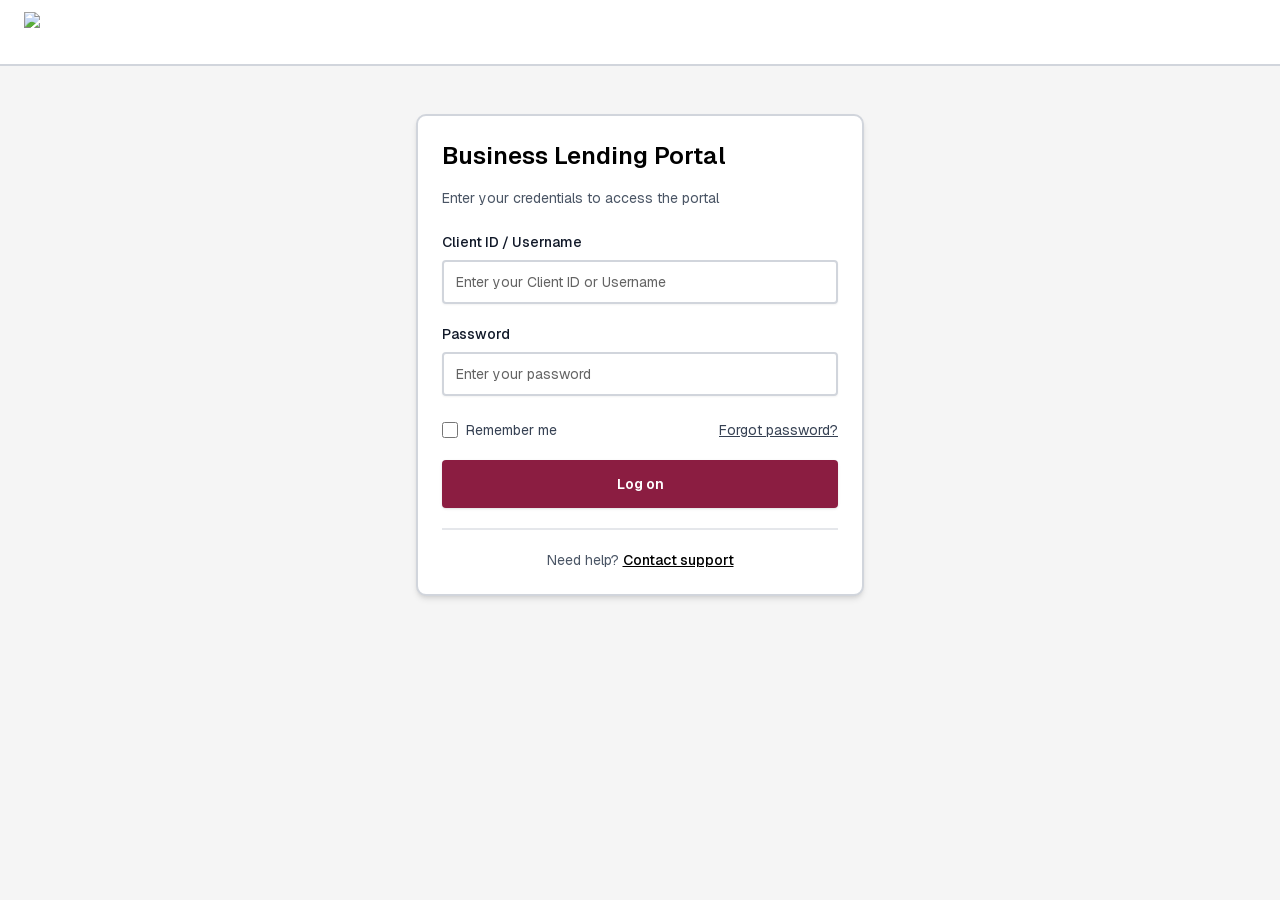
==== index.html @ d8ed1d82 "v1.0.0" ====
<!DOCTYPE html><html lang="en"><head><meta charSet="utf-8"/><meta name="viewport" content="width=device-width, initial-scale=1"/><link rel="preload" href="/_next/static/media/797e433ab948586e-s.p.0.q-h669a_dqa.woff2" as="font" crossorigin="" type="font/woff2"/><link rel="preload" href="/_next/static/media/caa3a2e1cccd8315-s.p.16t1db8_9y2o~.woff2" as="font" crossorigin="" type="font/woff2"/><link rel="stylesheet" href="/_next/static/chunks/0x.pxwmy6tt~x.css" data-precedence="next"/><link rel="stylesheet" href="/_next/static/chunks/0ow~m0743wuk3.css" data-precedence="next"/><link rel="preload" as="script" fetchPriority="low" href="/_next/static/chunks/02yc90psx--ft.js"/><script src="/_next/static/chunks/0cje14_narrpx.js" async=""></script><script src="/_next/static/chunks/13chjp8arh590.js" async=""></script><script src="/_next/static/chunks/0vkgb7xyv-nko.js" async=""></script><script src="/_next/static/chunks/turbopack-0rw-67yhlc~x2.js" async=""></script><script src="/_next/static/chunks/0ya5kixflpvgt.js" async=""></script><script src="/_next/static/chunks/0d3tkj33oycf2.js" async=""></script><script src="/_next/static/chunks/0t99_qcis4kah.js" async=""></script><meta name="next-size-adjust" content=""/><title>Equifax Business Lending Portal</title><meta name="description" content="Equifax Business Lending Portal - Secure login for business lending services"/><meta name="generator" content="v0.app"/><link rel="icon" href="/icon-light-32x32.png" media="(prefers-color-scheme: light)"/><link rel="icon" href="/icon-dark-32x32.png" media="(prefers-color-scheme: dark)"/><link rel="icon" href="/icon.svg" type="image/svg+xml"/><link rel="apple-touch-icon" href="/apple-icon.png"/><script src="/_next/static/chunks/03~yq9q893hmn.js" noModule=""></script></head><body class="font-sans antialiased"><div hidden=""><!--$--><!--/$--></div><div class="min-h-screen flex flex-col bg-[#F5F5F5]"><header class="bg-white border-b-2 border-gray-300"><div class="px-6 py-3 flex items-center gap-3"><img alt="Equifax" loading="lazy" width="140" height="40" decoding="async" data-nimg="1" class="h-10 w-auto" style="color:transparent" srcSet="/_next/image?url=%2Fequifax-logo.png&amp;w=256&amp;q=75 1x, /_next/image?url=%2Fequifax-logo.png&amp;w=384&amp;q=75 2x" src="/_next/image?url=%2Fequifax-logo.png&amp;w=384&amp;q=75"/></div></header><main class="flex-1"><div class="container mx-auto px-4 py-12"><div data-slot="card" class="text-card-foreground flex flex-col gap-6 rounded-xl py-6 max-w-md mx-auto bg-white border-2 border-gray-300 shadow-md"><div data-slot="card-header" class="@container/card-header grid auto-rows-min grid-rows-[auto_auto] items-start gap-2 px-6 has-data-[slot=card-action]:grid-cols-[1fr_auto] [.border-b]:pb-6 space-y-2"><div data-slot="card-title" class="text-2xl font-semibold text-black">Business Lending Portal</div><div data-slot="card-description" class="text-sm text-gray-600">Enter your credentials to access the portal</div></div><div data-slot="card-content" class="px-6"><form class="space-y-5"><div class="space-y-2"><label data-slot="label" class="flex items-center gap-2 select-none group-data-[disabled=true]:pointer-events-none group-data-[disabled=true]:opacity-50 peer-disabled:cursor-not-allowed peer-disabled:opacity-50 text-sm font-medium text-gray-900" for="username">Client ID / Username</label><input type="text" data-slot="input" class="file:text-foreground placeholder:text-muted-foreground selection:bg-primary selection:text-primary-foreground dark:bg-input/30 w-full min-w-0 bg-transparent px-3 py-1 text-base shadow-xs transition-[color,box-shadow] outline-none file:inline-flex file:h-7 file:border-0 file:bg-transparent file:text-sm file:font-medium disabled:pointer-events-none disabled:cursor-not-allowed disabled:opacity-50 md:text-sm aria-invalid:ring-destructive/20 dark:aria-invalid:ring-destructive/40 aria-invalid:border-destructive border-2 border-gray-300 h-11 rounded-md focus-visible:ring-2 focus-visible:ring-[#8B1D41] focus-visible:border-gray-400" id="username" placeholder="Enter your Client ID or Username" required="" value=""/></div><div class="space-y-2"><label data-slot="label" class="flex items-center gap-2 select-none group-data-[disabled=true]:pointer-events-none group-data-[disabled=true]:opacity-50 peer-disabled:cursor-not-allowed peer-disabled:opacity-50 text-sm font-medium text-gray-900" for="password">Password</label><input type="password" data-slot="input" class="file:text-foreground placeholder:text-muted-foreground selection:bg-primary selection:text-primary-foreground dark:bg-input/30 w-full min-w-0 bg-transparent px-3 py-1 text-base shadow-xs transition-[color,box-shadow] outline-none file:inline-flex file:h-7 file:border-0 file:bg-transparent file:text-sm file:font-medium disabled:pointer-events-none disabled:cursor-not-allowed disabled:opacity-50 md:text-sm aria-invalid:ring-destructive/20 dark:aria-invalid:ring-destructive/40 aria-invalid:border-destructive border-2 border-gray-300 h-11 rounded-md focus-visible:ring-2 focus-visible:ring-[#8B1D41] focus-visible:border-gray-400" id="password" placeholder="Enter your password" required="" value=""/></div><div class="flex items-center justify-between text-sm pt-1"><label class="flex items-center gap-2 cursor-pointer"><input type="checkbox" class="w-4 h-4 rounded border-gray-300 text-[#8B1D41] focus:ring-[#8B1D41]"/><span class="text-gray-700">Remember me</span></label><a href="#" class="text-gray-700 hover:text-black underline transition-colors">Forgot password?</a></div><button data-slot="button" class="inline-flex items-center justify-center gap-2 whitespace-nowrap text-sm disabled:pointer-events-none disabled:opacity-50 [&amp;_svg]:pointer-events-none [&amp;_svg:not([class*=&#x27;size-&#x27;])]:size-4 shrink-0 [&amp;_svg]:shrink-0 outline-none focus-visible:border-ring focus-visible:ring-ring/50 focus-visible:ring-[3px] aria-invalid:ring-destructive/20 dark:aria-invalid:ring-destructive/40 aria-invalid:border-destructive px-4 py-2 has-[&gt;svg]:px-3 w-full bg-[#8B1D41] hover:bg-[#6D1633] text-white font-semibold h-12 rounded-md shadow-sm transition-colors" type="submit">Log on</button><div class="pt-5 border-t-2 border-gray-200"><p class="text-sm text-gray-600 text-center">Need help?<!-- --> <a href="#" class="text-black underline font-medium hover:text-gray-700 transition-colors">Contact support</a></p></div></form></div></div></div></main></div><!--$--><!--/$--><!--$!--><template data-dgst="BAILOUT_TO_CLIENT_SIDE_RENDERING"></template><!--/$--><script src="/_next/static/chunks/02yc90psx--ft.js" id="_R_" async=""></script><script>(self.__next_f=self.__next_f||[]).push([0])</script><script>self.__next_f.push([1,"1:\"$Sreact.fragment\"\n2:I[39756,[\"/_next/static/chunks/0ya5kixflpvgt.js\",\"/_next/static/chunks/0d3tkj33oycf2.js\"],\"default\"]\n3:I[37457,[\"/_next/static/chunks/0ya5kixflpvgt.js\",\"/_next/static/chunks/0d3tkj33oycf2.js\"],\"default\"]\n4:I[2355,[\"/_next/static/chunks/0ya5kixflpvgt.js\",\"/_next/static/chunks/0d3tkj33oycf2.js\"],\"Analytics\"]\n5:I[47257,[\"/_next/static/chunks/0ya5kixflpvgt.js\",\"/_next/static/chunks/0d3tkj33oycf2.js\"],\"ClientPageRoot\"]\n6:I[31713,[\"/_next/static/chunks/0ya5kixflpvgt.js\",\"/_next/static/chunks/0d3tkj33oycf2.js\",\"/_next/static/chunks/0t99_qcis4kah.js\"],\"default\"]\n9:I[97367,[\"/_next/static/chunks/0ya5kixflpvgt.js\",\"/_next/static/chunks/0d3tkj33oycf2.js\"],\"OutletBoundary\"]\na:\"$Sreact.suspense\"\nc:I[97367,[\"/_next/static/chunks/0ya5kixflpvgt.js\",\"/_next/static/chunks/0d3tkj33oycf2.js\"],\"ViewportBoundary\"]\ne:I[97367,[\"/_next/static/chunks/0ya5kixflpvgt.js\",\"/_next/static/chunks/0d3tkj33oycf2.js\"],\"MetadataBoundary\"]\n10:I[68027,[\"/_next/static/chunks/0ya5kixflpvgt.js\",\"/_next/static/chunks/0d3tkj33oycf2.js\"],\"default\",1]\n:HL[\"/_next/static/chunks/0x.pxwmy6tt~x.css\",\"style\"]\n:HL[\"/_next/static/chunks/0ow~m0743wuk3.css\",\"style\"]\n:HL[\"/_next/static/media/797e433ab948586e-s.p.0.q-h669a_dqa.woff2\",\"font\",{\"crossOrigin\":\"\",\"type\":\"font/woff2\"}]\n:HL[\"/_next/static/media/caa3a2e1cccd8315-s.p.16t1db8_9y2o~.woff2\",\"font\",{\"crossOrigin\":\"\",\"type\":\"font/woff2\"}]\n"])</script><script>self.__next_f.push([1,"0:{\"P\":null,\"c\":[\"\",\"\"],\"q\":\"\",\"i\":false,\"f\":[[[\"\",{\"children\":[\"__PAGE__\",{}]},\"$undefined\",\"$undefined\",16],[[\"$\",\"$1\",\"c\",{\"children\":[[[\"$\",\"link\",\"0\",{\"rel\":\"stylesheet\",\"href\":\"/_next/static/chunks/0x.pxwmy6tt~x.css\",\"precedence\":\"next\",\"crossOrigin\":\"$undefined\",\"nonce\":\"$undefined\"}],[\"$\",\"link\",\"1\",{\"rel\":\"stylesheet\",\"href\":\"/_next/static/chunks/0ow~m0743wuk3.css\",\"precedence\":\"next\",\"crossOrigin\":\"$undefined\",\"nonce\":\"$undefined\"}],[\"$\",\"script\",\"script-0\",{\"src\":\"/_next/static/chunks/0ya5kixflpvgt.js\",\"async\":true,\"nonce\":\"$undefined\"}],[\"$\",\"script\",\"script-1\",{\"src\":\"/_next/static/chunks/0d3tkj33oycf2.js\",\"async\":true,\"nonce\":\"$undefined\"}]],[\"$\",\"html\",null,{\"lang\":\"en\",\"children\":[\"$\",\"body\",null,{\"className\":\"font-sans antialiased\",\"children\":[[\"$\",\"$L2\",null,{\"parallelRouterKey\":\"children\",\"error\":\"$undefined\",\"errorStyles\":\"$undefined\",\"errorScripts\":\"$undefined\",\"template\":[\"$\",\"$L3\",null,{}],\"templateStyles\":\"$undefined\",\"templateScripts\":\"$undefined\",\"notFound\":[[[\"$\",\"title\",null,{\"children\":\"404: This page could not be found.\"}],[\"$\",\"div\",null,{\"style\":{\"fontFamily\":\"system-ui,\\\"Segoe UI\\\",Roboto,Helvetica,Arial,sans-serif,\\\"Apple Color Emoji\\\",\\\"Segoe UI Emoji\\\"\",\"height\":\"100vh\",\"textAlign\":\"center\",\"display\":\"flex\",\"flexDirection\":\"column\",\"alignItems\":\"center\",\"justifyContent\":\"center\"},\"children\":[\"$\",\"div\",null,{\"children\":[[\"$\",\"style\",null,{\"dangerouslySetInnerHTML\":{\"__html\":\"body{color:#000;background:#fff;margin:0}.next-error-h1{border-right:1px solid rgba(0,0,0,.3)}@media (prefers-color-scheme:dark){body{color:#fff;background:#000}.next-error-h1{border-right:1px solid rgba(255,255,255,.3)}}\"}}],[\"$\",\"h1\",null,{\"className\":\"next-error-h1\",\"style\":{\"display\":\"inline-block\",\"margin\":\"0 20px 0 0\",\"padding\":\"0 23px 0 0\",\"fontSize\":24,\"fontWeight\":500,\"verticalAlign\":\"top\",\"lineHeight\":\"49px\"},\"children\":404}],[\"$\",\"div\",null,{\"style\":{\"display\":\"inline-block\"},\"children\":[\"$\",\"h2\",null,{\"style\":{\"fontSize\":14,\"fontWeight\":400,\"lineHeight\":\"49px\",\"margin\":0},\"children\":\"This page could not be found.\"}]}]]}]}]],[]],\"forbidden\":\"$undefined\",\"unauthorized\":\"$undefined\"}],[\"$\",\"$L4\",null,{}]]}]}]]}],{\"children\":[[\"$\",\"$1\",\"c\",{\"children\":[[\"$\",\"$L5\",null,{\"Component\":\"$6\",\"serverProvidedParams\":{\"searchParams\":{},\"params\":{},\"promises\":[\"$@7\",\"$@8\"]}}],[[\"$\",\"script\",\"script-0\",{\"src\":\"/_next/static/chunks/0t99_qcis4kah.js\",\"async\":true,\"nonce\":\"$undefined\"}]],[\"$\",\"$L9\",null,{\"children\":[\"$\",\"$a\",null,{\"name\":\"Next.MetadataOutlet\",\"children\":\"$@b\"}]}]]}],{},null,false,null]},null,false,null],[\"$\",\"$1\",\"h\",{\"children\":[null,[\"$\",\"$Lc\",null,{\"children\":\"$Ld\"}],[\"$\",\"div\",null,{\"hidden\":true,\"children\":[\"$\",\"$Le\",null,{\"children\":[\"$\",\"$a\",null,{\"name\":\"Next.Metadata\",\"children\":\"$Lf\"}]}]}],[\"$\",\"meta\",null,{\"name\":\"next-size-adjust\",\"content\":\"\"}]]}],false]],\"m\":\"$undefined\",\"G\":[\"$10\",[[\"$\",\"link\",\"0\",{\"rel\":\"stylesheet\",\"href\":\"/_next/static/chunks/0x.pxwmy6tt~x.css\",\"precedence\":\"next\",\"crossOrigin\":\"$undefined\",\"nonce\":\"$undefined\"}],[\"$\",\"link\",\"1\",{\"rel\":\"stylesheet\",\"href\":\"/_next/static/chunks/0ow~m0743wuk3.css\",\"precedence\":\"next\",\"crossOrigin\":\"$undefined\",\"nonce\":\"$undefined\"}]]],\"S\":true,\"h\":null,\"s\":\"$undefined\",\"l\":\"$undefined\",\"p\":\"$undefined\",\"d\":\"$undefined\",\"b\":\"CpuHMMmlAHfATm_oEV5bh\"}\n"])</script><script>self.__next_f.push([1,"7:{}\n8:\"$0:f:0:1:1:children:0:props:children:0:props:serverProvidedParams:params\"\n"])</script><script>self.__next_f.push([1,"d:[[\"$\",\"meta\",\"0\",{\"charSet\":\"utf-8\"}],[\"$\",\"meta\",\"1\",{\"name\":\"viewport\",\"content\":\"width=device-width, initial-scale=1\"}]]\n"])</script><script>self.__next_f.push([1,"11:I[27201,[\"/_next/static/chunks/0ya5kixflpvgt.js\",\"/_next/static/chunks/0d3tkj33oycf2.js\"],\"IconMark\"]\nb:null\nf:[[\"$\",\"title\",\"0\",{\"children\":\"Equifax Business Lending Portal\"}],[\"$\",\"meta\",\"1\",{\"name\":\"description\",\"content\":\"Equifax Business Lending Portal - Secure login for business lending services\"}],[\"$\",\"meta\",\"2\",{\"name\":\"generator\",\"content\":\"v0.app\"}],[\"$\",\"link\",\"3\",{\"rel\":\"icon\",\"href\":\"/icon-light-32x32.png\",\"media\":\"(prefers-color-scheme: light)\"}],[\"$\",\"link\",\"4\",{\"rel\":\"icon\",\"href\":\"/icon-dark-32x32.png\",\"media\":\"(prefers-color-scheme: dark)\"}],[\"$\",\"link\",\"5\",{\"rel\":\"icon\",\"href\":\"/icon.svg\",\"type\":\"image/svg+xml\"}],[\"$\",\"link\",\"6\",{\"rel\":\"apple-touch-icon\",\"href\":\"/apple-icon.png\"}],[\"$\",\"$L11\",\"7\",{}]]\n"])</script></body></html>
---- _next/static/chunks/0x.pxwmy6tt~x.css ----
@font-face{font-family:Geist;font-style:normal;font-weight:100 900;font-display:swap;src:url(../media/8a480f0b521d4e75-s.06d3mdzz5bre_.woff2)format("woff2");unicode-range:U+301,U+400-45F,U+490-491,U+4B0-4B1,U+2116}@font-face{font-family:Geist;font-style:normal;font-weight:100 900;font-display:swap;src:url(../media/7178b3e590c64307-s.11.cyxs5p-0z~.woff2)format("woff2");unicode-range:U+100-2BA,U+2BD-2C5,U+2C7-2CC,U+2CE-2D7,U+2DD-2FF,U+304,U+308,U+329,U+1D00-1DBF,U+1E00-1E9F,U+1EF2-1EFF,U+2020,U+20A0-20AB,U+20AD-20C0,U+2113,U+2C60-2C7F,U+A720-A7FF}@font-face{font-family:Geist;font-style:normal;font-weight:100 900;font-display:swap;src:url(../media/caa3a2e1cccd8315-s.p.16t1db8_9y2o~.woff2)format("woff2");unicode-range:U+??,U+131,U+152-153,U+2BB-2BC,U+2C6,U+2DA,U+2DC,U+304,U+308,U+329,U+2000-206F,U+20AC,U+2122,U+2191,U+2193,U+2212,U+2215,U+FEFF,U+FFFD}@font-face{font-family:Geist Fallback;src:local(Arial);ascent-override:95.94%;descent-override:28.16%;line-gap-override:0.0%;size-adjust:104.76%}.geist_a7695b8e-module__Entzca__className{font-family:Geist,Geist Fallback;font-style:normal}
@font-face{font-family:Geist Mono;font-style:normal;font-weight:100 900;font-display:swap;src:url(../media/4fa387ec64143e14-s.0q3udbd2bu5yp.woff2)format("woff2");unicode-range:U+301,U+400-45F,U+490-491,U+4B0-4B1,U+2116}@font-face{font-family:Geist Mono;font-style:normal;font-weight:100 900;font-display:swap;src:url(../media/bbc41e54d2fcbd21-s.0gw~uztddq1df.woff2)format("woff2");unicode-range:U+100-2BA,U+2BD-2C5,U+2C7-2CC,U+2CE-2D7,U+2DD-2FF,U+304,U+308,U+329,U+1D00-1DBF,U+1E00-1E9F,U+1EF2-1EFF,U+2020,U+20A0-20AB,U+20AD-20C0,U+2113,U+2C60-2C7F,U+A720-A7FF}@font-face{font-family:Geist Mono;font-style:normal;font-weight:100 900;font-display:swap;src:url(../media/797e433ab948586e-s.p.0.q-h669a_dqa.woff2)format("woff2");unicode-range:U+??,U+131,U+152-153,U+2BB-2BC,U+2C6,U+2DA,U+2DC,U+304,U+308,U+329,U+2000-206F,U+20AC,U+2122,U+2191,U+2193,U+2212,U+2215,U+FEFF,U+FFFD}@font-face{font-family:Geist Mono Fallback;src:local(Arial);ascent-override:74.67%;descent-override:21.92%;line-gap-override:0.0%;size-adjust:134.59%}.geist_mono_354fc78-module__zrY5Sa__className{font-family:Geist Mono,Geist Mono Fallback;font-style:normal}
---- _next/static/chunks/0ow~m0743wuk3.css ----
@layer properties{@supports (((-webkit-hyphens:none)) and (not (margin-trim:inline))) or ((-moz-orient:inline) and (not (color:rgb(from red r g b)))){*,:before,:after,::backdrop{--tw-translate-x:0;--tw-translate-y:0;--tw-translate-z:0;--tw-rotate-x:initial;--tw-rotate-y:initial;--tw-rotate-z:initial;--tw-skew-x:initial;--tw-skew-y:initial;--tw-space-y-reverse:0;--tw-space-x-reverse:0;--tw-border-style:solid;--tw-leading:initial;--tw-font-weight:initial;--tw-tracking:initial;--tw-ordinal:initial;--tw-slashed-zero:initial;--tw-numeric-figure:initial;--tw-numeric-spacing:initial;--tw-numeric-fraction:initial;--tw-shadow:0 0 #0000;--tw-shadow-color:initial;--tw-shadow-alpha:100%;--tw-inset-shadow:0 0 #0000;--tw-inset-shadow-color:initial;--tw-inset-shadow-alpha:100%;--tw-ring-color:initial;--tw-ring-shadow:0 0 #0000;--tw-inset-ring-color:initial;--tw-inset-ring-shadow:0 0 #0000;--tw-ring-inset:initial;--tw-ring-offset-width:0px;--tw-ring-offset-color:#fff;--tw-ring-offset-shadow:0 0 #0000;--tw-outline-style:solid;--tw-duration:initial;--tw-ease:initial;--tw-content:"";--tw-animation-delay:0s;--tw-animation-direction:normal;--tw-animation-duration:initial;--tw-animation-fill-mode:forwards;--tw-animation-iteration-count:1;--tw-enter-opacity:1;--tw-enter-rotate:0;--tw-enter-scale:1;--tw-enter-translate-x:0;--tw-enter-translate-y:0;--tw-exit-opacity:1;--tw-exit-rotate:0;--tw-exit-scale:1;--tw-exit-translate-x:0;--tw-exit-translate-y:0}}}@layer theme{:root,:host{--color-red-50:#fef2f2;--color-red-300:#ffa3a3;--color-red-400:#ff6568;--color-red-600:#e40014;--color-gray-50:#f9fafb;--color-gray-100:#f3f4f6;--color-gray-200:#e5e7eb;--color-gray-300:#d1d5dc;--color-gray-400:#99a1af;--color-gray-500:#6a7282;--color-gray-600:#4a5565;--color-gray-700:#364153;--color-gray-900:#101828;--color-black:#000;--color-white:#fff;--spacing:.25rem;--container-sm:24rem;--container-md:28rem;--container-lg:32rem;--container-xl:36rem;--container-2xl:42rem;--container-7xl:80rem;--text-xs:.75rem;--text-xs--line-height:calc(1 / .75);--text-sm:.875rem;--text-sm--line-height:calc(1.25 / .875);--text-base:1rem;--text-base--line-height:calc(1.5 / 1);--text-lg:1.125rem;--text-lg--line-height:calc(1.75 / 1.125);--text-xl:1.25rem;--text-xl--line-height:calc(1.75 / 1.25);--text-2xl:1.5rem;--text-2xl--line-height:calc(2 / 1.5);--font-weight-normal:400;--font-weight-medium:500;--font-weight-semibold:600;--font-weight-bold:700;--tracking-tight:-.025em;--tracking-widest:.1em;--leading-snug:1.375;--leading-normal:1.5;--leading-relaxed:1.625;--radius-xs:.125rem;--ease-in-out:cubic-bezier(.4, 0, .2, 1);--animate-spin:spin 1s linear infinite;--animate-pulse:pulse 2s cubic-bezier(.4, 0, .6, 1) infinite;--aspect-video:16 / 9;--default-transition-duration:.15s;--default-transition-timing-function:cubic-bezier(.4, 0, .2, 1);--default-font-family:"Geist", "Geist Fallback";--default-mono-font-family:"Geist Mono", "Geist Mono Fallback";--color-border:var(--border)}@supports (color:lab(0% 0 0)){:root,:host{--color-red-50:lab(96.5005% 4.18511 1.52329);--color-red-300:lab(76.5514% 36.4219 15.5335);--color-red-400:lab(63.7053% 60.7449 31.3109);--color-red-600:lab(48.4493% 77.4328 61.5452);--color-gray-50:lab(98.2596% -.247031 -.706708);--color-gray-100:lab(96.1596% -.082314 -1.13575);--color-gray-200:lab(91.6229% -.159085 -2.26791);--color-gray-300:lab(85.1236% -.612259 -3.7138);--color-gray-400:lab(65.9269% -.832707 -8.17474);--color-gray-500:lab(47.7841% -.393212 -10.0268);--color-gray-600:lab(35.6337% -1.58697 -10.8425);--color-gray-700:lab(27.1134% -.956401 -12.3224);--color-gray-900:lab(8.11897% .811279 -12.254)}}}@layer base{*,:after,:before,::backdrop{box-sizing:border-box;border:0 solid;margin:0;padding:0}::file-selector-button{box-sizing:border-box;border:0 solid;margin:0;padding:0}html,:host{-webkit-text-size-adjust:100%;tab-size:4;line-height:1.5;font-family:var(--default-font-family,ui-sans-serif, system-ui, sans-serif, "Apple Color Emoji", "Segoe UI Emoji", "Segoe UI Symbol", "Noto Color Emoji");font-feature-settings:var(--default-font-feature-settings,normal);font-variation-settings:var(--default-font-variation-settings,normal);-webkit-tap-highlight-color:transparent}hr{height:0;color:inherit;border-top-width:1px}abbr:where([title]){-webkit-text-decoration:underline dotted;text-decoration:underline dotted}h1,h2,h3,h4,h5,h6{font-size:inherit;font-weight:inherit}a{color:inherit;-webkit-text-decoration:inherit;-webkit-text-decoration:inherit;-webkit-text-decoration:inherit;-webkit-text-decoration:inherit;text-decoration:inherit}b,strong{font-weight:bolder}code,kbd,samp,pre{font-family:var(--default-mono-font-family,ui-monospace, SFMono-Regular, Menlo, Monaco, Consolas, "Liberation Mono", "Courier New", monospace);font-feature-settings:var(--default-mono-font-feature-settings,normal);font-variation-settings:var(--default-mono-font-variation-settings,normal);font-size:1em}small{font-size:80%}sub,sup{vertical-align:baseline;font-size:75%;line-height:0;position:relative}sub{bottom:-.25em}sup{top:-.5em}table{text-indent:0;border-color:inherit;border-collapse:collapse}:-moz-focusring{outline:auto}progress{vertical-align:baseline}summary{display:list-item}ol,ul,menu{list-style:none}img,svg,video,canvas,audio,iframe,embed,object{vertical-align:middle;display:block}img,video{max-width:100%;height:auto}button,input,select,optgroup,textarea{font:inherit;font-feature-settings:inherit;font-variation-settings:inherit;letter-spacing:inherit;color:inherit;opacity:1;background-color:#0000;border-radius:0}::file-selector-button{font:inherit;font-feature-settings:inherit;font-variation-settings:inherit;letter-spacing:inherit;color:inherit;opacity:1;background-color:#0000;border-radius:0}:where(select:is([multiple],[size])) optgroup{font-weight:bolder}:where(select:is([multiple],[size])) optgroup option{padding-inline-start:20px}::file-selector-button{margin-inline-end:4px}::placeholder{opacity:1}@supports (not ((-webkit-appearance:-apple-pay-button))) or (contain-intrinsic-size:1px){::placeholder{color:currentColor}@supports (color:color-mix(in lab, red, red)){::placeholder{color:color-mix(in oklab, currentcolor 50%, transparent)}}}textarea{resize:vertical}::-webkit-search-decoration{-webkit-appearance:none}::-webkit-date-and-time-value{min-height:1lh;text-align:inherit}::-webkit-datetime-edit{display:inline-flex}::-webkit-datetime-edit-fields-wrapper{padding:0}::-webkit-datetime-edit{padding-block:0}::-webkit-datetime-edit-year-field{padding-block:0}::-webkit-datetime-edit-month-field{padding-block:0}::-webkit-datetime-edit-day-field{padding-block:0}::-webkit-datetime-edit-hour-field{padding-block:0}::-webkit-datetime-edit-minute-field{padding-block:0}::-webkit-datetime-edit-second-field{padding-block:0}::-webkit-datetime-edit-millisecond-field{padding-block:0}::-webkit-datetime-edit-meridiem-field{padding-block:0}::-webkit-calendar-picker-indicator{line-height:1}:-moz-ui-invalid{box-shadow:none}button,input:where([type=button],[type=reset],[type=submit]){appearance:button}::file-selector-button{appearance:button}::-webkit-inner-spin-button{height:auto}::-webkit-outer-spin-button{height:auto}[hidden]:where(:not([hidden=until-found])){display:none!important}*{border-color:var(--border);outline-color:var(--ring)}@supports (color:color-mix(in lab, red, red)){*{outline-color:color-mix(in oklab, var(--ring) 50%, transparent)}}body{background-color:var(--background);color:var(--foreground)}}@layer components;@layer utilities{.\@container\/card-header{container:card-header/inline-size}.\@container\/field-group{container:field-group/inline-size}.pointer-events-auto{pointer-events:auto}.pointer-events-none{pointer-events:none}.invisible{visibility:hidden}.sr-only{clip-path:inset(50%);white-space:nowrap;border-width:0;width:1px;height:1px;margin:-1px;padding:0;position:absolute;overflow:hidden}.absolute{position:absolute}.fixed{position:fixed}.relative{position:relative}.inset-0{inset:calc(var(--spacing) * 0)}.inset-x-0{inset-inline:calc(var(--spacing) * 0)}.inset-y-0{inset-block:calc(var(--spacing) * 0)}.start{inset-inline-start:var(--spacing)}.-top-12{top:calc(var(--spacing) * -12)}.top-0{top:calc(var(--spacing) * 0)}.top-1\.5{top:calc(var(--spacing) * 1.5)}.top-1\/2{top:50%}.top-2{top:calc(var(--spacing) * 2)}.top-3\.5{top:calc(var(--spacing) * 3.5)}.top-4{top:calc(var(--spacing) * 4)}.top-\[1px\]{top:1px}.top-\[50\%\]{top:50%}.top-\[60\%\]{top:60%}.top-full{top:100%}.-right-12{right:calc(var(--spacing) * -12)}.right-0{right:calc(var(--spacing) * 0)}.right-1{right:calc(var(--spacing) * 1)}.right-2{right:calc(var(--spacing) * 2)}.right-3{right:calc(var(--spacing) * 3)}.right-4{right:calc(var(--spacing) * 4)}.-bottom-12{bottom:calc(var(--spacing) * -12)}.bottom-0{bottom:calc(var(--spacing) * 0)}.-left-12{left:calc(var(--spacing) * -12)}.left-0{left:calc(var(--spacing) * 0)}.left-1\/2{left:50%}.left-2{left:calc(var(--spacing) * 2)}.left-3{left:calc(var(--spacing) * 3)}.left-\[50\%\]{left:50%}.isolate{isolation:isolate}.z-10{z-index:10}.z-20{z-index:20}.z-50{z-index:50}.z-\[1\]{z-index:1}.z-\[100\]{z-index:100}.order-first{order:-9999}.order-last{order:9999}.col-span-2{grid-column:span 2/span 2}.col-start-2{grid-column-start:2}.row-span-2{grid-row:span 2/span 2}.row-start-1{grid-row-start:1}.container{width:100%}@media (min-width:40rem){.container{max-width:40rem}}@media (min-width:48rem){.container{max-width:48rem}}@media (min-width:64rem){.container{max-width:64rem}}@media (min-width:80rem){.container{max-width:80rem}}@media (min-width:96rem){.container{max-width:96rem}}.\!m-0{margin:calc(var(--spacing) * 0)!important}.-mx-1{margin-inline:calc(var(--spacing) * -1)}.mx-2{margin-inline:calc(var(--spacing) * 2)}.mx-3\.5{margin-inline:calc(var(--spacing) * 3.5)}.mx-4{margin-inline:calc(var(--spacing) * 4)}.mx-auto{margin-inline:auto}.-my-2{margin-block:calc(var(--spacing) * -2)}.my-0{margin-block:calc(var(--spacing) * 0)}.my-0\.5{margin-block:calc(var(--spacing) * .5)}.my-1{margin-block:calc(var(--spacing) * 1)}.-mt-4{margin-top:calc(var(--spacing) * -4)}.mt-1\.5{margin-top:calc(var(--spacing) * 1.5)}.mt-2{margin-top:calc(var(--spacing) * 2)}.mt-4{margin-top:calc(var(--spacing) * 4)}.mt-6{margin-top:calc(var(--spacing) * 6)}.mt-12{margin-top:calc(var(--spacing) * 12)}.mt-auto{margin-top:auto}.mb-2{margin-bottom:calc(var(--spacing) * 2)}.mb-3{margin-bottom:calc(var(--spacing) * 3)}.mb-4{margin-bottom:calc(var(--spacing) * 4)}.mb-5{margin-bottom:calc(var(--spacing) * 5)}.mb-6{margin-bottom:calc(var(--spacing) * 6)}.-ml-4{margin-left:calc(var(--spacing) * -4)}.ml-1{margin-left:calc(var(--spacing) * 1)}.ml-4{margin-left:calc(var(--spacing) * 4)}.ml-6{margin-left:calc(var(--spacing) * 6)}.ml-auto{margin-left:auto}.line-clamp-1{-webkit-line-clamp:1;-webkit-box-orient:vertical;display:-webkit-box;overflow:hidden}.line-clamp-2{-webkit-line-clamp:2;-webkit-box-orient:vertical;display:-webkit-box;overflow:hidden}.block{display:block}.flex{display:flex}.grid{display:grid}.hidden{display:none}.inline-flex{display:inline-flex}.table{display:table}.table-caption{display:table-caption}.table-cell{display:table-cell}.table-row{display:table-row}.field-sizing-content{field-sizing:content}.aspect-square{aspect-ratio:1}.aspect-video{aspect-ratio:var(--aspect-video)}.size-\(--cell-size\){width:var(--cell-size);height:var(--cell-size)}.size-2{width:calc(var(--spacing) * 2);height:calc(var(--spacing) * 2)}.size-2\.5{width:calc(var(--spacing) * 2.5);height:calc(var(--spacing) * 2.5)}.size-3{width:calc(var(--spacing) * 3);height:calc(var(--spacing) * 3)}.size-3\.5{width:calc(var(--spacing) * 3.5);height:calc(var(--spacing) * 3.5)}.size-4{width:calc(var(--spacing) * 4);height:calc(var(--spacing) * 4)}.size-6{width:calc(var(--spacing) * 6);height:calc(var(--spacing) * 6)}.size-7{width:calc(var(--spacing) * 7);height:calc(var(--spacing) * 7)}.size-8{width:calc(var(--spacing) * 8);height:calc(var(--spacing) * 8)}.size-9{width:calc(var(--spacing) * 9);height:calc(var(--spacing) * 9)}.size-10{width:calc(var(--spacing) * 10);height:calc(var(--spacing) * 10)}.size-auto{width:auto;height:auto}.size-full{width:100%;height:100%}.h-\(--cell-size\){height:var(--cell-size)}.h-1\.5{height:calc(var(--spacing) * 1.5)}.h-2{height:calc(var(--spacing) * 2)}.h-2\.5{height:calc(var(--spacing) * 2.5)}.h-4{height:calc(var(--spacing) * 4)}.h-5{height:calc(var(--spacing) * 5)}.h-6{height:calc(var(--spacing) * 6)}.h-7{height:calc(var(--spacing) * 7)}.h-8{height:calc(var(--spacing) * 8)}.h-9{height:calc(var(--spacing) * 9)}.h-10{height:calc(var(--spacing) * 10)}.h-11{height:calc(var(--spacing) * 11)}.h-12{height:calc(var(--spacing) * 12)}.h-16{height:calc(var(--spacing) * 16)}.h-\[1\.15rem\]{height:1.15rem}.h-\[calc\(100\%-1px\)\]{height:calc(100% - 1px)}.h-\[var\(--radix-navigation-menu-viewport-height\)\]{height:var(--radix-navigation-menu-viewport-height)}.h-\[var\(--radix-select-trigger-height\)\]{height:var(--radix-select-trigger-height)}.h-auto{height:auto}.h-full{height:100%}.h-px{height:1px}.h-svh{height:100svh}.max-h-\(--radix-context-menu-content-available-height\){max-height:var(--radix-context-menu-content-available-height)}.max-h-\(--radix-dropdown-menu-content-available-height\){max-height:var(--radix-dropdown-menu-content-available-height)}.max-h-\(--radix-select-content-available-height\){max-height:var(--radix-select-content-available-height)}.max-h-\[300px\]{max-height:300px}.max-h-screen{max-height:100vh}.min-h-0{min-height:calc(var(--spacing) * 0)}.min-h-4{min-height:calc(var(--spacing) * 4)}.min-h-16{min-height:calc(var(--spacing) * 16)}.min-h-screen{min-height:100vh}.min-h-svh{min-height:100svh}.w-\(--cell-size\){width:var(--cell-size)}.w-\(--sidebar-width\){width:var(--sidebar-width)}.w-0{width:calc(var(--spacing) * 0)}.w-1{width:calc(var(--spacing) * 1)}.w-2{width:calc(var(--spacing) * 2)}.w-2\.5{width:calc(var(--spacing) * 2.5)}.w-3{width:calc(var(--spacing) * 3)}.w-3\/4{width:75%}.w-4{width:calc(var(--spacing) * 4)}.w-5{width:calc(var(--spacing) * 5)}.w-6{width:calc(var(--spacing) * 6)}.w-8{width:calc(var(--spacing) * 8)}.w-9{width:calc(var(--spacing) * 9)}.w-40{width:calc(var(--spacing) * 40)}.w-48{width:calc(var(--spacing) * 48)}.w-64{width:calc(var(--spacing) * 64)}.w-72{width:calc(var(--spacing) * 72)}.w-\[100px\]{width:100px}.w-auto{width:auto}.w-fit{width:fit-content}.w-full{width:100%}.w-max{width:max-content}.w-px{width:1px}.max-w-\(--skeleton-width\){max-width:var(--skeleton-width)}.max-w-2xl{max-width:var(--container-2xl)}.max-w-7xl{max-width:var(--container-7xl)}.max-w-\[calc\(100\%-2rem\)\]{max-width:calc(100% - 2rem)}.max-w-max{max-width:max-content}.max-w-md{max-width:var(--container-md)}.max-w-sm{max-width:var(--container-sm)}.max-w-xl{max-width:var(--container-xl)}.min-w-\(--cell-size\){min-width:var(--cell-size)}.min-w-0{min-width:calc(var(--spacing) * 0)}.min-w-5{min-width:calc(var(--spacing) * 5)}.min-w-8{min-width:calc(var(--spacing) * 8)}.min-w-9{min-width:calc(var(--spacing) * 9)}.min-w-10{min-width:calc(var(--spacing) * 10)}.min-w-\[8rem\]{min-width:8rem}.min-w-\[12rem\]{min-width:12rem}.min-w-\[var\(--radix-select-trigger-width\)\]{min-width:var(--radix-select-trigger-width)}.flex-1{flex:1}.shrink-0{flex-shrink:0}.grow{flex-grow:1}.grow-0{flex-grow:0}.basis-full{flex-basis:100%}.caption-bottom{caption-side:bottom}.border-collapse{border-collapse:collapse}.origin-\(--radix-context-menu-content-transform-origin\){transform-origin:var(--radix-context-menu-content-transform-origin)}.origin-\(--radix-dropdown-menu-content-transform-origin\){transform-origin:var(--radix-dropdown-menu-content-transform-origin)}.origin-\(--radix-hover-card-content-transform-origin\){transform-origin:var(--radix-hover-card-content-transform-origin)}.origin-\(--radix-menubar-content-transform-origin\){transform-origin:var(--radix-menubar-content-transform-origin)}.origin-\(--radix-popover-content-transform-origin\){transform-origin:var(--radix-popover-content-transform-origin)}.origin-\(--radix-select-content-transform-origin\){transform-origin:var(--radix-select-content-transform-origin)}.origin-\(--radix-tooltip-content-transform-origin\){transform-origin:var(--radix-tooltip-content-transform-origin)}.-translate-x-1\/2{--tw-translate-x:calc(calc(1 / 2 * 100%) * -1);translate:var(--tw-translate-x) var(--tw-translate-y)}.-translate-x-px{--tw-translate-x:-1px;translate:var(--tw-translate-x) var(--tw-translate-y)}.translate-x-\[-50\%\]{--tw-translate-x:-50%;translate:var(--tw-translate-x) var(--tw-translate-y)}.translate-x-px{--tw-translate-x:1px;translate:var(--tw-translate-x) var(--tw-translate-y)}.-translate-y-1\/2{--tw-translate-y:calc(calc(1 / 2 * 100%) * -1);translate:var(--tw-translate-x) var(--tw-translate-y)}.translate-y-0\.5{--tw-translate-y:calc(var(--spacing) * .5);translate:var(--tw-translate-x) var(--tw-translate-y)}.translate-y-\[-50\%\]{--tw-translate-y:-50%;translate:var(--tw-translate-x) var(--tw-translate-y)}.translate-y-\[calc\(-50\%_-_2px\)\]{--tw-translate-y:calc(-50% - 2px);translate:var(--tw-translate-x) var(--tw-translate-y)}.rotate-45{rotate:45deg}.rotate-90{rotate:90deg}.transform{transform:var(--tw-rotate-x,) var(--tw-rotate-y,) var(--tw-rotate-z,) var(--tw-skew-x,) var(--tw-skew-y,)}.animate-caret-blink{animation:1.25s ease-out infinite caret-blink}.animate-in{animation:enter var(--tw-animation-duration,var(--tw-duration,.15s))var(--tw-ease,ease)var(--tw-animation-delay,0s)var(--tw-animation-iteration-count,1)var(--tw-animation-direction,normal)var(--tw-animation-fill-mode,forwards)}.animate-pulse{animation:var(--animate-pulse)}.animate-spin{animation:var(--animate-spin)}.cursor-default{cursor:default}.cursor-pointer{cursor:pointer}.cursor-text{cursor:text}.touch-none{touch-action:none}.resize-none{resize:none}.scroll-my-1{scroll-margin-block:calc(var(--spacing) * 1)}.scroll-py-1{scroll-padding-block:calc(var(--spacing) * 1)}.list-disc{list-style-type:disc}.list-none{list-style-type:none}.auto-rows-min{grid-auto-rows:min-content}.grid-cols-2{grid-template-columns:repeat(2,minmax(0,1fr))}.grid-cols-\[0_1fr\]{grid-template-columns:0 1fr}.grid-rows-\[auto_auto\]{grid-template-rows:auto auto}.flex-col{flex-direction:column}.flex-col-reverse{flex-direction:column-reverse}.flex-row{flex-direction:row}.flex-wrap{flex-wrap:wrap}.items-center{align-items:center}.items-end{align-items:flex-end}.items-start{align-items:flex-start}.items-stretch{align-items:stretch}.justify-between{justify-content:space-between}.justify-center{justify-content:center}.justify-end{justify-content:flex-end}.justify-start{justify-content:flex-start}.justify-items-start{justify-items:start}.gap-0{gap:calc(var(--spacing) * 0)}.gap-0\.5{gap:calc(var(--spacing) * .5)}.gap-1{gap:calc(var(--spacing) * 1)}.gap-1\.5{gap:calc(var(--spacing) * 1.5)}.gap-2{gap:calc(var(--spacing) * 2)}.gap-2\.5{gap:calc(var(--spacing) * 2.5)}.gap-3{gap:calc(var(--spacing) * 3)}.gap-4{gap:calc(var(--spacing) * 4)}.gap-6{gap:calc(var(--spacing) * 6)}.gap-7{gap:calc(var(--spacing) * 7)}.gap-px{gap:1px}:where(.space-y-1\.5>:not(:last-child)){--tw-space-y-reverse:0;margin-block-start:calc(calc(var(--spacing) * 1.5) * var(--tw-space-y-reverse));margin-block-end:calc(calc(var(--spacing) * 1.5) * calc(1 - var(--tw-space-y-reverse)))}:where(.space-y-2>:not(:last-child)){--tw-space-y-reverse:0;margin-block-start:calc(calc(var(--spacing) * 2) * var(--tw-space-y-reverse));margin-block-end:calc(calc(var(--spacing) * 2) * calc(1 - var(--tw-space-y-reverse)))}:where(.space-y-2\.5>:not(:last-child)){--tw-space-y-reverse:0;margin-block-start:calc(calc(var(--spacing) * 2.5) * var(--tw-space-y-reverse));margin-block-end:calc(calc(var(--spacing) * 2.5) * calc(1 - var(--tw-space-y-reverse)))}:where(.space-y-5>:not(:last-child)){--tw-space-y-reverse:0;margin-block-start:calc(calc(var(--spacing) * 5) * var(--tw-space-y-reverse));margin-block-end:calc(calc(var(--spacing) * 5) * calc(1 - var(--tw-space-y-reverse)))}:where(.space-y-6>:not(:last-child)){--tw-space-y-reverse:0;margin-block-start:calc(calc(var(--spacing) * 6) * var(--tw-space-y-reverse));margin-block-end:calc(calc(var(--spacing) * 6) * calc(1 - var(--tw-space-y-reverse)))}.gap-x-16{column-gap:calc(var(--spacing) * 16)}:where(.space-x-4>:not(:last-child)){--tw-space-x-reverse:0;margin-inline-start:calc(calc(var(--spacing) * 4) * var(--tw-space-x-reverse));margin-inline-end:calc(calc(var(--spacing) * 4) * calc(1 - var(--tw-space-x-reverse)))}.gap-y-0\.5{row-gap:calc(var(--spacing) * .5)}.gap-y-5{row-gap:calc(var(--spacing) * 5)}.self-start{align-self:flex-start}.self-stretch{align-self:stretch}.justify-self-end{justify-self:flex-end}.overflow-auto{overflow:auto}.overflow-hidden{overflow:hidden}.overflow-x-auto{overflow-x:auto}.overflow-x-hidden{overflow-x:hidden}.overflow-y-auto{overflow-y:auto}.rounded{border-radius:.25rem}.rounded-\[2px\]{border-radius:2px}.rounded-\[4px\]{border-radius:4px}.rounded-\[calc\(var\(--radius\)-5px\)\]{border-radius:calc(var(--radius) - 5px)}.rounded-\[inherit\]{border-radius:inherit}.rounded-full{border-radius:3.40282e38px}.rounded-lg{border-radius:var(--radius)}.rounded-md{border-radius:calc(var(--radius) - 2px)}.rounded-none{border-radius:0}.rounded-sm{border-radius:calc(var(--radius) - 4px)}.rounded-xl{border-radius:calc(var(--radius) + 4px)}.rounded-xs{border-radius:var(--radius-xs)}.rounded-l-md{border-top-left-radius:calc(var(--radius) - 2px);border-bottom-left-radius:calc(var(--radius) - 2px)}.rounded-tl-sm{border-top-left-radius:calc(var(--radius) - 4px)}.rounded-r-md{border-top-right-radius:calc(var(--radius) - 2px);border-bottom-right-radius:calc(var(--radius) - 2px)}.border{border-style:var(--tw-border-style);border-width:1px}.border-0{border-style:var(--tw-border-style);border-width:0}.border-2{border-style:var(--tw-border-style);border-width:2px}.border-\[1\.5px\]{border-style:var(--tw-border-style);border-width:1.5px}.border-y{border-block-style:var(--tw-border-style);border-block-width:1px}.border-t{border-top-style:var(--tw-border-style);border-top-width:1px}.border-t-2{border-top-style:var(--tw-border-style);border-top-width:2px}.border-r{border-right-style:var(--tw-border-style);border-right-width:1px}.border-r-2{border-right-style:var(--tw-border-style);border-right-width:2px}.border-b{border-bottom-style:var(--tw-border-style);border-bottom-width:1px}.border-b-2{border-bottom-style:var(--tw-border-style);border-bottom-width:2px}.border-l{border-left-style:var(--tw-border-style);border-left-width:1px}.border-dashed{--tw-border-style:dashed;border-style:dashed}.border-\(--color-border\){border-color:var(--color-border)}.border-\[\#6D1633\]{border-color:#6d1633}.border-border,.border-border\/50{border-color:var(--border)}@supports (color:color-mix(in lab, red, red)){.border-border\/50{border-color:color-mix(in oklab, var(--border) 50%, transparent)}}.border-destructive{border-color:var(--destructive)}.border-gray-200{border-color:var(--color-gray-200)}.border-gray-300{border-color:var(--color-gray-300)}.border-gray-400{border-color:var(--color-gray-400)}.border-input{border-color:var(--input)}.border-primary{border-color:var(--primary)}.border-sidebar-border{border-color:var(--sidebar-border)}.border-transparent{border-color:#0000}.border-t-transparent{border-top-color:#0000}.border-b-transparent{border-bottom-color:#0000}.border-l-transparent{border-left-color:#0000}.bg-\(--color-bg\){background-color:var(--color-bg)}.bg-\[\#6D1633\]{background-color:#6d1633}.bg-\[\#8B1D41\]{background-color:#8b1d41}.bg-\[\#A12550\]{background-color:#a12550}.bg-\[\#EBEBEB\]{background-color:#ebebeb}.bg-\[\#F5F5F5\]{background-color:#f5f5f5}.bg-accent{background-color:var(--accent)}.bg-background{background-color:var(--background)}.bg-black{background-color:var(--color-black)}.bg-black\/50{background-color:#00000080}@supports (color:color-mix(in lab, red, red)){.bg-black\/50{background-color:color-mix(in oklab, var(--color-black) 50%, transparent)}}.bg-border{background-color:var(--border)}.bg-card{background-color:var(--card)}.bg-destructive{background-color:var(--destructive)}.bg-foreground{background-color:var(--foreground)}.bg-gray-50{background-color:var(--color-gray-50)}.bg-gray-100{background-color:var(--color-gray-100)}.bg-input{background-color:var(--input)}.bg-muted,.bg-muted\/50{background-color:var(--muted)}@supports (color:color-mix(in lab, red, red)){.bg-muted\/50{background-color:color-mix(in oklab, var(--muted) 50%, transparent)}}.bg-popover{background-color:var(--popover)}.bg-primary,.bg-primary\/20{background-color:var(--primary)}@supports (color:color-mix(in lab, red, red)){.bg-primary\/20{background-color:color-mix(in oklab, var(--primary) 20%, transparent)}}.bg-secondary{background-color:var(--secondary)}.bg-sidebar{background-color:var(--sidebar)}.bg-sidebar-border{background-color:var(--sidebar-border)}.bg-transparent{background-color:#0000}.bg-white{background-color:var(--color-white)}.fill-current{fill:currentColor}.fill-foreground{fill:var(--foreground)}.fill-primary{fill:var(--primary)}.object-contain{object-fit:contain}.p-0{padding:calc(var(--spacing) * 0)}.p-1{padding:calc(var(--spacing) * 1)}.p-2{padding:calc(var(--spacing) * 2)}.p-3{padding:calc(var(--spacing) * 3)}.p-4{padding:calc(var(--spacing) * 4)}.p-6{padding:calc(var(--spacing) * 6)}.p-8{padding:calc(var(--spacing) * 8)}.p-\[3px\]{padding:3px}.p-px{padding:1px}.px-\(--cell-size\){padding-inline:var(--cell-size)}.px-1{padding-inline:calc(var(--spacing) * 1)}.px-1\.5{padding-inline:calc(var(--spacing) * 1.5)}.px-2{padding-inline:calc(var(--spacing) * 2)}.px-2\.5{padding-inline:calc(var(--spacing) * 2.5)}.px-3{padding-inline:calc(var(--spacing) * 3)}.px-4{padding-inline:calc(var(--spacing) * 4)}.px-6{padding-inline:calc(var(--spacing) * 6)}.px-8{padding-inline:calc(var(--spacing) * 8)}.px-10{padding-inline:calc(var(--spacing) * 10)}.px-16{padding-inline:calc(var(--spacing) * 16)}.py-0\.5{padding-block:calc(var(--spacing) * .5)}.py-1{padding-block:calc(var(--spacing) * 1)}.py-1\.5{padding-block:calc(var(--spacing) * 1.5)}.py-2{padding-block:calc(var(--spacing) * 2)}.py-2\.5{padding-block:calc(var(--spacing) * 2.5)}.py-3{padding-block:calc(var(--spacing) * 3)}.py-4{padding-block:calc(var(--spacing) * 4)}.py-6{padding-block:calc(var(--spacing) * 6)}.py-12{padding-block:calc(var(--spacing) * 12)}.py-16{padding-block:calc(var(--spacing) * 16)}.pt-0{padding-top:calc(var(--spacing) * 0)}.pt-1{padding-top:calc(var(--spacing) * 1)}.pt-3{padding-top:calc(var(--spacing) * 3)}.pt-4{padding-top:calc(var(--spacing) * 4)}.pt-5{padding-top:calc(var(--spacing) * 5)}.pr-1{padding-right:calc(var(--spacing) * 1)}.pr-2{padding-right:calc(var(--spacing) * 2)}.pr-2\.5{padding-right:calc(var(--spacing) * 2.5)}.pr-3{padding-right:calc(var(--spacing) * 3)}.pr-6{padding-right:calc(var(--spacing) * 6)}.pr-8{padding-right:calc(var(--spacing) * 8)}.pr-10{padding-right:calc(var(--spacing) * 10)}.pb-3{padding-bottom:calc(var(--spacing) * 3)}.pb-4{padding-bottom:calc(var(--spacing) * 4)}.pl-2{padding-left:calc(var(--spacing) * 2)}.pl-3{padding-left:calc(var(--spacing) * 3)}.pl-4{padding-left:calc(var(--spacing) * 4)}.pl-8{padding-left:calc(var(--spacing) * 8)}.pl-10{padding-left:calc(var(--spacing) * 10)}.text-center{text-align:center}.text-left{text-align:left}.align-middle{vertical-align:middle}.font-mono{font-family:Geist Mono,Geist Mono Fallback}.font-sans{font-family:Geist,Geist Fallback}.text-2xl{font-size:var(--text-2xl);line-height:var(--tw-leading,var(--text-2xl--line-height))}.text-base{font-size:var(--text-base);line-height:var(--tw-leading,var(--text-base--line-height))}.text-lg{font-size:var(--text-lg);line-height:var(--tw-leading,var(--text-lg--line-height))}.text-sm{font-size:var(--text-sm);line-height:var(--tw-leading,var(--text-sm--line-height))}.text-sm\/relaxed{font-size:var(--text-sm);line-height:var(--leading-relaxed)}.text-xl{font-size:var(--text-xl);line-height:var(--tw-leading,var(--text-xl--line-height))}.text-xs{font-size:var(--text-xs);line-height:var(--tw-leading,var(--text-xs--line-height))}.text-\[0\.8rem\]{font-size:.8rem}.leading-none{--tw-leading:1;line-height:1}.leading-normal{--tw-leading:var(--leading-normal);line-height:var(--leading-normal)}.leading-relaxed{--tw-leading:var(--leading-relaxed);line-height:var(--leading-relaxed)}.leading-snug{--tw-leading:var(--leading-snug);line-height:var(--leading-snug)}.font-bold{--tw-font-weight:var(--font-weight-bold);font-weight:var(--font-weight-bold)}.font-medium{--tw-font-weight:var(--font-weight-medium);font-weight:var(--font-weight-medium)}.font-normal{--tw-font-weight:var(--font-weight-normal);font-weight:var(--font-weight-normal)}.font-semibold{--tw-font-weight:var(--font-weight-semibold);font-weight:var(--font-weight-semibold)}.tracking-tight{--tw-tracking:var(--tracking-tight);letter-spacing:var(--tracking-tight)}.tracking-widest{--tw-tracking:var(--tracking-widest);letter-spacing:var(--tracking-widest)}.text-balance{text-wrap:balance}.break-words{overflow-wrap:break-word}.whitespace-nowrap{white-space:nowrap}.text-\[\#8B1D41\]{color:#8b1d41}.text-accent-foreground{color:var(--accent-foreground)}.text-background{color:var(--background)}.text-black{color:var(--color-black)}.text-card-foreground{color:var(--card-foreground)}.text-current{color:currentColor}.text-destructive{color:var(--destructive)}.text-destructive-foreground{color:var(--destructive-foreground)}.text-foreground,.text-foreground\/50{color:var(--foreground)}@supports (color:color-mix(in lab, red, red)){.text-foreground\/50{color:color-mix(in oklab, var(--foreground) 50%, transparent)}}.text-gray-400{color:var(--color-gray-400)}.text-gray-500{color:var(--color-gray-500)}.text-gray-600{color:var(--color-gray-600)}.text-gray-700{color:var(--color-gray-700)}.text-gray-900{color:var(--color-gray-900)}.text-muted-foreground{color:var(--muted-foreground)}.text-popover-foreground{color:var(--popover-foreground)}.text-primary{color:var(--primary)}.text-primary-foreground{color:var(--primary-foreground)}.text-red-600{color:var(--color-red-600)}.text-secondary-foreground{color:var(--secondary-foreground)}.text-sidebar-foreground,.text-sidebar-foreground\/70{color:var(--sidebar-foreground)}@supports (color:color-mix(in lab, red, red)){.text-sidebar-foreground\/70{color:color-mix(in oklab, var(--sidebar-foreground) 70%, transparent)}}.text-white{color:var(--color-white)}.italic{font-style:italic}.tabular-nums{--tw-numeric-spacing:tabular-nums;font-variant-numeric:var(--tw-ordinal,) var(--tw-slashed-zero,) var(--tw-numeric-figure,) var(--tw-numeric-spacing,) var(--tw-numeric-fraction,)}.underline{text-decoration-line:underline}.underline-offset-4{text-underline-offset:4px}.antialiased{-webkit-font-smoothing:antialiased;-moz-osx-font-smoothing:grayscale}.opacity-0{opacity:0}.opacity-50{opacity:.5}.opacity-70{opacity:.7}.opacity-90{opacity:.9}.shadow{--tw-shadow:0 1px 3px 0 var(--tw-shadow-color,#0000001a), 0 1px 2px -1px var(--tw-shadow-color,#0000001a);box-shadow:var(--tw-inset-shadow), var(--tw-inset-ring-shadow), var(--tw-ring-offset-shadow), var(--tw-ring-shadow), var(--tw-shadow)}.shadow-\[0_0_0_1px_hsl\(var\(--sidebar-border\)\)\]{--tw-shadow:0 0 0 1px var(--tw-shadow-color,hsl(var(--sidebar-border)));box-shadow:var(--tw-inset-shadow), var(--tw-inset-ring-shadow), var(--tw-ring-offset-shadow), var(--tw-ring-shadow), var(--tw-shadow)}.shadow-lg{--tw-shadow:0 10px 15px -3px var(--tw-shadow-color,#0000001a), 0 4px 6px -4px var(--tw-shadow-color,#0000001a);box-shadow:var(--tw-inset-shadow), var(--tw-inset-ring-shadow), var(--tw-ring-offset-shadow), var(--tw-ring-shadow), var(--tw-shadow)}.shadow-md{--tw-shadow:0 4px 6px -1px var(--tw-shadow-color,#0000001a), 0 2px 4px -2px var(--tw-shadow-color,#0000001a);box-shadow:var(--tw-inset-shadow), var(--tw-inset-ring-shadow), var(--tw-ring-offset-shadow), var(--tw-ring-shadow), var(--tw-shadow)}.shadow-none{--tw-shadow:0 0 #0000;box-shadow:var(--tw-inset-shadow), var(--tw-inset-ring-shadow), var(--tw-ring-offset-shadow), var(--tw-ring-shadow), var(--tw-shadow)}.shadow-sm{--tw-shadow:0 1px 3px 0 var(--tw-shadow-color,#0000001a), 0 1px 2px -1px var(--tw-shadow-color,#0000001a);box-shadow:var(--tw-inset-shadow), var(--tw-inset-ring-shadow), var(--tw-ring-offset-shadow), var(--tw-ring-shadow), var(--tw-shadow)}.shadow-xl{--tw-shadow:0 20px 25px -5px var(--tw-shadow-color,#0000001a), 0 8px 10px -6px var(--tw-shadow-color,#0000001a);box-shadow:var(--tw-inset-shadow), var(--tw-inset-ring-shadow), var(--tw-ring-offset-shadow), var(--tw-ring-shadow), var(--tw-shadow)}.shadow-xs{--tw-shadow:0 1px 2px 0 var(--tw-shadow-color,#0000000d);box-shadow:var(--tw-inset-shadow), var(--tw-inset-ring-shadow), var(--tw-ring-offset-shadow), var(--tw-ring-shadow), var(--tw-shadow)}.ring-0{--tw-ring-shadow:var(--tw-ring-inset,) 0 0 0 calc(0px + var(--tw-ring-offset-width)) var(--tw-ring-color,currentcolor);box-shadow:var(--tw-inset-shadow), var(--tw-inset-ring-shadow), var(--tw-ring-offset-shadow), var(--tw-ring-shadow), var(--tw-shadow)}.ring-ring\/50{--tw-ring-color:var(--ring)}@supports (color:color-mix(in lab, red, red)){.ring-ring\/50{--tw-ring-color:color-mix(in oklab, var(--ring) 50%, transparent)}}.ring-sidebar-ring{--tw-ring-color:var(--sidebar-ring)}.ring-offset-background{--tw-ring-offset-color:var(--background)}.outline-hidden{--tw-outline-style:none;outline-style:none}@media (forced-colors:active){.outline-hidden{outline-offset:2px;outline:2px solid #0000}}.outline{outline-style:var(--tw-outline-style);outline-width:1px}.transition{transition-property:color,background-color,border-color,outline-color,text-decoration-color,fill,stroke,--tw-gradient-from,--tw-gradient-via,--tw-gradient-to,opacity,box-shadow,transform,translate,scale,rotate,filter,-webkit-backdrop-filter,backdrop-filter,display,content-visibility,overlay,pointer-events;transition-timing-function:var(--tw-ease,var(--default-transition-timing-function));transition-duration:var(--tw-duration,var(--default-transition-duration))}.transition-\[color\,box-shadow\]{transition-property:color,box-shadow;transition-timing-function:var(--tw-ease,var(--default-transition-timing-function));transition-duration:var(--tw-duration,var(--default-transition-duration))}.transition-\[left\,right\,width\]{transition-property:left,right,width;transition-timing-function:var(--tw-ease,var(--default-transition-timing-function));transition-duration:var(--tw-duration,var(--default-transition-duration))}.transition-\[margin\,opacity\]{transition-property:margin,opacity;transition-timing-function:var(--tw-ease,var(--default-transition-timing-function));transition-duration:var(--tw-duration,var(--default-transition-duration))}.transition-\[width\,height\,padding\]{transition-property:width,height,padding;transition-timing-function:var(--tw-ease,var(--default-transition-timing-function));transition-duration:var(--tw-duration,var(--default-transition-duration))}.transition-\[width\]{transition-property:width;transition-timing-function:var(--tw-ease,var(--default-transition-timing-function));transition-duration:var(--tw-duration,var(--default-transition-duration))}.transition-all{transition-property:all;transition-timing-function:var(--tw-ease,var(--default-transition-timing-function));transition-duration:var(--tw-duration,var(--default-transition-duration))}.transition-colors{transition-property:color,background-color,border-color,outline-color,text-decoration-color,fill,stroke,--tw-gradient-from,--tw-gradient-via,--tw-gradient-to;transition-timing-function:var(--tw-ease,var(--default-transition-timing-function));transition-duration:var(--tw-duration,var(--default-transition-duration))}.transition-opacity{transition-property:opacity;transition-timing-function:var(--tw-ease,var(--default-transition-timing-function));transition-duration:var(--tw-duration,var(--default-transition-duration))}.transition-shadow{transition-property:box-shadow;transition-timing-function:var(--tw-ease,var(--default-transition-timing-function));transition-duration:var(--tw-duration,var(--default-transition-duration))}.transition-transform{transition-property:transform,translate,scale,rotate;transition-timing-function:var(--tw-ease,var(--default-transition-timing-function));transition-duration:var(--tw-duration,var(--default-transition-duration))}.transition-none{transition-property:none}.duration-100{--tw-duration:.1s;transition-duration:.1s}.duration-200{--tw-duration:.2s;transition-duration:.2s}.duration-300{--tw-duration:.3s;transition-duration:.3s}.duration-1000{--tw-duration:1s;transition-duration:1s}.ease-in-out{--tw-ease:var(--ease-in-out);transition-timing-function:var(--ease-in-out)}.ease-linear{--tw-ease:linear;transition-timing-function:linear}.fade-in-0{--tw-enter-opacity:0}.outline-none{--tw-outline-style:none;outline-style:none}.select-none{-webkit-user-select:none;user-select:none}.zoom-in-95{--tw-enter-scale:.95}.\[--cell-size\:--spacing\(8\)\]{--cell-size:calc(var(--spacing) * 8)}.group-focus-within\/menu-item\:opacity-100:is(:where(.group\/menu-item):focus-within *){opacity:1}@media (hover:hover){.group-hover\:opacity-100:is(:where(.group):hover *),.group-hover\/menu-item\:opacity-100:is(:where(.group\/menu-item):hover *){opacity:1}}.group-has-data-\[sidebar\=menu-action\]\/menu-item\:pr-8:is(:where(.group\/menu-item):has([data-sidebar=menu-action]) *){padding-right:calc(var(--spacing) * 8)}.group-has-\[\[data-orientation\=horizontal\]\]\/field\:text-balance:is(:where(.group\/field):has([data-orientation=horizontal]) *){text-wrap:balance}.group-has-\[\[data-slot\=item-description\]\]\/item\:translate-y-0\.5:is(:where(.group\/item):has([data-slot=item-description]) *){--tw-translate-y:calc(var(--spacing) * .5);translate:var(--tw-translate-x) var(--tw-translate-y)}.group-has-\[\[data-slot\=item-description\]\]\/item\:self-start:is(:where(.group\/item):has([data-slot=item-description]) *){align-self:flex-start}.group-has-\[\>input\]\/input-group\:pt-2\.5:is(:where(.group\/input-group):has(>input) *){padding-top:calc(var(--spacing) * 2.5)}.group-has-\[\>input\]\/input-group\:pb-2\.5:is(:where(.group\/input-group):has(>input) *){padding-bottom:calc(var(--spacing) * 2.5)}.group-data-\[collapsible\=icon\]\:-mt-8:is(:where(.group)[data-collapsible=icon] *){margin-top:calc(var(--spacing) * -8)}.group-data-\[collapsible\=icon\]\:hidden:is(:where(.group)[data-collapsible=icon] *){display:none}.group-data-\[collapsible\=icon\]\:size-8\!:is(:where(.group)[data-collapsible=icon] *){width:calc(var(--spacing) * 8)!important;height:calc(var(--spacing) * 8)!important}.group-data-\[collapsible\=icon\]\:w-\(--sidebar-width-icon\):is(:where(.group)[data-collapsible=icon] *){width:var(--sidebar-width-icon)}.group-data-\[collapsible\=icon\]\:w-\[calc\(var\(--sidebar-width-icon\)\+\(--spacing\(4\)\)\)\]:is(:where(.group)[data-collapsible=icon] *){width:calc(var(--sidebar-width-icon) + (calc(var(--spacing) * 4)))}.group-data-\[collapsible\=icon\]\:w-\[calc\(var\(--sidebar-width-icon\)\+\(--spacing\(4\)\)\+2px\)\]:is(:where(.group)[data-collapsible=icon] *){width:calc(var(--sidebar-width-icon) + (calc(var(--spacing) * 4)) + 2px)}.group-data-\[collapsible\=icon\]\:overflow-hidden:is(:where(.group)[data-collapsible=icon] *){overflow:hidden}.group-data-\[collapsible\=icon\]\:p-0\!:is(:where(.group)[data-collapsible=icon] *){padding:calc(var(--spacing) * 0)!important}.group-data-\[collapsible\=icon\]\:p-2\!:is(:where(.group)[data-collapsible=icon] *){padding:calc(var(--spacing) * 2)!important}.group-data-\[collapsible\=icon\]\:opacity-0:is(:where(.group)[data-collapsible=icon] *){opacity:0}.group-data-\[collapsible\=offcanvas\]\:right-\[calc\(var\(--sidebar-width\)\*-1\)\]:is(:where(.group)[data-collapsible=offcanvas] *){right:calc(var(--sidebar-width) * -1)}.group-data-\[collapsible\=offcanvas\]\:left-\[calc\(var\(--sidebar-width\)\*-1\)\]:is(:where(.group)[data-collapsible=offcanvas] *){left:calc(var(--sidebar-width) * -1)}.group-data-\[collapsible\=offcanvas\]\:w-0:is(:where(.group)[data-collapsible=offcanvas] *){width:calc(var(--spacing) * 0)}.group-data-\[collapsible\=offcanvas\]\:translate-x-0:is(:where(.group)[data-collapsible=offcanvas] *){--tw-translate-x:calc(var(--spacing) * 0);translate:var(--tw-translate-x) var(--tw-translate-y)}.group-data-\[disabled\=true\]\:pointer-events-none:is(:where(.group)[data-disabled=true] *){pointer-events:none}.group-data-\[disabled\=true\]\:opacity-50:is(:where(.group)[data-disabled=true] *),.group-data-\[disabled\=true\]\/field\:opacity-50:is(:where(.group\/field)[data-disabled=true] *),.group-data-\[disabled\=true\]\/input-group\:opacity-50:is(:where(.group\/input-group)[data-disabled=true] *){opacity:.5}.group-data-\[focused\=true\]\/day\:relative:is(:where(.group\/day)[data-focused=true] *){position:relative}.group-data-\[focused\=true\]\/day\:z-10:is(:where(.group\/day)[data-focused=true] *){z-index:10}.group-data-\[focused\=true\]\/day\:border-ring:is(:where(.group\/day)[data-focused=true] *){border-color:var(--ring)}.group-data-\[focused\=true\]\/day\:ring-\[3px\]:is(:where(.group\/day)[data-focused=true] *){--tw-ring-shadow:var(--tw-ring-inset,) 0 0 0 calc(3px + var(--tw-ring-offset-width)) var(--tw-ring-color,currentcolor);box-shadow:var(--tw-inset-shadow), var(--tw-inset-ring-shadow), var(--tw-ring-offset-shadow), var(--tw-ring-shadow), var(--tw-shadow)}.group-data-\[focused\=true\]\/day\:ring-ring\/50:is(:where(.group\/day)[data-focused=true] *){--tw-ring-color:var(--ring)}@supports (color:color-mix(in lab, red, red)){.group-data-\[focused\=true\]\/day\:ring-ring\/50:is(:where(.group\/day)[data-focused=true] *){--tw-ring-color:color-mix(in oklab, var(--ring) 50%, transparent)}}.group-data-\[side\=left\]\:-right-4:is(:where(.group)[data-side=left] *){right:calc(var(--spacing) * -4)}.group-data-\[side\=left\]\:border-r:is(:where(.group)[data-side=left] *){border-right-style:var(--tw-border-style);border-right-width:1px}.group-data-\[side\=right\]\:left-0:is(:where(.group)[data-side=right] *){left:calc(var(--spacing) * 0)}.group-data-\[side\=right\]\:rotate-180:is(:where(.group)[data-side=right] *){rotate:180deg}.group-data-\[side\=right\]\:border-l:is(:where(.group)[data-side=right] *){border-left-style:var(--tw-border-style);border-left-width:1px}.group-data-\[state\=open\]\:rotate-180:is(:where(.group)[data-state=open] *){rotate:180deg}.group-data-\[variant\=floating\]\:rounded-lg:is(:where(.group)[data-variant=floating] *){border-radius:var(--radius)}.group-data-\[variant\=floating\]\:border:is(:where(.group)[data-variant=floating] *){border-style:var(--tw-border-style);border-width:1px}.group-data-\[variant\=floating\]\:border-sidebar-border:is(:where(.group)[data-variant=floating] *){border-color:var(--sidebar-border)}.group-data-\[variant\=floating\]\:shadow-sm:is(:where(.group)[data-variant=floating] *){--tw-shadow:0 1px 3px 0 var(--tw-shadow-color,#0000001a), 0 1px 2px -1px var(--tw-shadow-color,#0000001a);box-shadow:var(--tw-inset-shadow), var(--tw-inset-ring-shadow), var(--tw-ring-offset-shadow), var(--tw-ring-shadow), var(--tw-shadow)}.group-data-\[variant\=outline\]\/field-group\:-mb-2:is(:where(.group\/field-group)[data-variant=outline] *){margin-bottom:calc(var(--spacing) * -2)}.group-data-\[vaul-drawer-direction\=bottom\]\/drawer-content\:block:is(:where(.group\/drawer-content)[data-vaul-drawer-direction=bottom] *){display:block}.group-data-\[vaul-drawer-direction\=bottom\]\/drawer-content\:text-center:is(:where(.group\/drawer-content)[data-vaul-drawer-direction=bottom] *),.group-data-\[vaul-drawer-direction\=top\]\/drawer-content\:text-center:is(:where(.group\/drawer-content)[data-vaul-drawer-direction=top] *){text-align:center}.group-data-\[viewport\=false\]\/navigation-menu\:top-full:is(:where(.group\/navigation-menu)[data-viewport=false] *){top:100%}.group-data-\[viewport\=false\]\/navigation-menu\:mt-1\.5:is(:where(.group\/navigation-menu)[data-viewport=false] *){margin-top:calc(var(--spacing) * 1.5)}.group-data-\[viewport\=false\]\/navigation-menu\:overflow-hidden:is(:where(.group\/navigation-menu)[data-viewport=false] *){overflow:hidden}.group-data-\[viewport\=false\]\/navigation-menu\:rounded-md:is(:where(.group\/navigation-menu)[data-viewport=false] *){border-radius:calc(var(--radius) - 2px)}.group-data-\[viewport\=false\]\/navigation-menu\:border:is(:where(.group\/navigation-menu)[data-viewport=false] *){border-style:var(--tw-border-style);border-width:1px}.group-data-\[viewport\=false\]\/navigation-menu\:bg-popover:is(:where(.group\/navigation-menu)[data-viewport=false] *){background-color:var(--popover)}.group-data-\[viewport\=false\]\/navigation-menu\:text-popover-foreground:is(:where(.group\/navigation-menu)[data-viewport=false] *){color:var(--popover-foreground)}.group-data-\[viewport\=false\]\/navigation-menu\:shadow:is(:where(.group\/navigation-menu)[data-viewport=false] *){--tw-shadow:0 1px 3px 0 var(--tw-shadow-color,#0000001a), 0 1px 2px -1px var(--tw-shadow-color,#0000001a);box-shadow:var(--tw-inset-shadow), var(--tw-inset-ring-shadow), var(--tw-ring-offset-shadow), var(--tw-ring-shadow), var(--tw-shadow)}.group-data-\[viewport\=false\]\/navigation-menu\:duration-200:is(:where(.group\/navigation-menu)[data-viewport=false] *){--tw-duration:.2s;transition-duration:.2s}.group-\[\.destructive\]\:border-muted\/40:is(:where(.group).destructive *){border-color:var(--muted)}@supports (color:color-mix(in lab, red, red)){.group-\[\.destructive\]\:border-muted\/40:is(:where(.group).destructive *){border-color:color-mix(in oklab, var(--muted) 40%, transparent)}}.group-\[\.destructive\]\:text-red-300:is(:where(.group).destructive *){color:var(--color-red-300)}@media (hover:hover){.peer-hover\/menu-button\:text-sidebar-accent-foreground:is(:where(.peer\/menu-button):hover~*){color:var(--sidebar-accent-foreground)}}.peer-disabled\:cursor-not-allowed:is(:where(.peer):disabled~*){cursor:not-allowed}.peer-disabled\:opacity-50:is(:where(.peer):disabled~*){opacity:.5}.peer-data-\[active\=true\]\/menu-button\:text-sidebar-accent-foreground:is(:where(.peer\/menu-button)[data-active=true]~*){color:var(--sidebar-accent-foreground)}.peer-data-\[size\=default\]\/menu-button\:top-1\.5:is(:where(.peer\/menu-button)[data-size=default]~*){top:calc(var(--spacing) * 1.5)}.peer-data-\[size\=lg\]\/menu-button\:top-2\.5:is(:where(.peer\/menu-button)[data-size=lg]~*){top:calc(var(--spacing) * 2.5)}.peer-data-\[size\=sm\]\/menu-button\:top-1:is(:where(.peer\/menu-button)[data-size=sm]~*){top:calc(var(--spacing) * 1)}.selection\:bg-primary ::selection,.selection\:bg-primary::selection{background-color:var(--primary)}.selection\:text-primary-foreground ::selection,.selection\:text-primary-foreground::selection{color:var(--primary-foreground)}.file\:inline-flex::file-selector-button{display:inline-flex}.file\:h-7::file-selector-button{height:calc(var(--spacing) * 7)}.file\:border-0::file-selector-button{border-style:var(--tw-border-style);border-width:0}.file\:bg-transparent::file-selector-button{background-color:#0000}.file\:text-sm::file-selector-button{font-size:var(--text-sm);line-height:var(--tw-leading,var(--text-sm--line-height))}.file\:font-medium::file-selector-button{--tw-font-weight:var(--font-weight-medium);font-weight:var(--font-weight-medium)}.file\:text-foreground::file-selector-button{color:var(--foreground)}.placeholder\:text-muted-foreground::placeholder{color:var(--muted-foreground)}.after\:absolute:after{content:var(--tw-content);position:absolute}.after\:-inset-2:after{content:var(--tw-content);inset:calc(var(--spacing) * -2)}.after\:inset-y-0:after{content:var(--tw-content);inset-block:calc(var(--spacing) * 0)}.after\:left-1\/2:after{content:var(--tw-content);left:50%}.after\:w-1:after{content:var(--tw-content);width:calc(var(--spacing) * 1)}.after\:w-\[2px\]:after{content:var(--tw-content);width:2px}.after\:-translate-x-1\/2:after{content:var(--tw-content);--tw-translate-x:calc(calc(1 / 2 * 100%) * -1);translate:var(--tw-translate-x) var(--tw-translate-y)}.group-data-\[collapsible\=offcanvas\]\:after\:left-full:is(:where(.group)[data-collapsible=offcanvas] *):after{content:var(--tw-content);left:100%}.first\:rounded-l-md:first-child{border-top-left-radius:calc(var(--radius) - 2px);border-bottom-left-radius:calc(var(--radius) - 2px)}.first\:border-l:first-child{border-left-style:var(--tw-border-style);border-left-width:1px}.last\:mt-0:last-child{margin-top:calc(var(--spacing) * 0)}.last\:rounded-r-md:last-child{border-top-right-radius:calc(var(--radius) - 2px);border-bottom-right-radius:calc(var(--radius) - 2px)}.last\:border-b-0:last-child{border-bottom-style:var(--tw-border-style);border-bottom-width:0}@media (hover:hover){.hover\:bg-\[\#6D1633\]:hover{background-color:#6d1633}.hover\:bg-\[\#B82E5C\]:hover{background-color:#b82e5c}.hover\:bg-accent:hover{background-color:var(--accent)}.hover\:bg-destructive\/90:hover{background-color:var(--destructive)}@supports (color:color-mix(in lab, red, red)){.hover\:bg-destructive\/90:hover{background-color:color-mix(in oklab, var(--destructive) 90%, transparent)}}.hover\:bg-gray-100:hover{background-color:var(--color-gray-100)}.hover\:bg-muted:hover,.hover\:bg-muted\/50:hover{background-color:var(--muted)}@supports (color:color-mix(in lab, red, red)){.hover\:bg-muted\/50:hover{background-color:color-mix(in oklab, var(--muted) 50%, transparent)}}.hover\:bg-primary\/90:hover{background-color:var(--primary)}@supports (color:color-mix(in lab, red, red)){.hover\:bg-primary\/90:hover{background-color:color-mix(in oklab, var(--primary) 90%, transparent)}}.hover\:bg-secondary:hover,.hover\:bg-secondary\/80:hover{background-color:var(--secondary)}@supports (color:color-mix(in lab, red, red)){.hover\:bg-secondary\/80:hover{background-color:color-mix(in oklab, var(--secondary) 80%, transparent)}}.hover\:bg-sidebar-accent:hover{background-color:var(--sidebar-accent)}.hover\:text-accent-foreground:hover{color:var(--accent-foreground)}.hover\:text-black:hover{color:var(--color-black)}.hover\:text-foreground:hover{color:var(--foreground)}.hover\:text-gray-600:hover{color:var(--color-gray-600)}.hover\:text-gray-700:hover{color:var(--color-gray-700)}.hover\:text-muted-foreground:hover{color:var(--muted-foreground)}.hover\:text-sidebar-accent-foreground:hover{color:var(--sidebar-accent-foreground)}.hover\:underline:hover{text-decoration-line:underline}.hover\:opacity-70:hover{opacity:.7}.hover\:opacity-100:hover{opacity:1}.hover\:shadow-\[0_0_0_1px_hsl\(var\(--sidebar-accent\)\)\]:hover{--tw-shadow:0 0 0 1px var(--tw-shadow-color,hsl(var(--sidebar-accent)));box-shadow:var(--tw-inset-shadow), var(--tw-inset-ring-shadow), var(--tw-ring-offset-shadow), var(--tw-ring-shadow), var(--tw-shadow)}.hover\:ring-4:hover{--tw-ring-shadow:var(--tw-ring-inset,) 0 0 0 calc(4px + var(--tw-ring-offset-width)) var(--tw-ring-color,currentcolor);box-shadow:var(--tw-inset-shadow), var(--tw-inset-ring-shadow), var(--tw-ring-offset-shadow), var(--tw-ring-shadow), var(--tw-shadow)}.hover\:group-data-\[collapsible\=offcanvas\]\:bg-sidebar:hover:is(:where(.group)[data-collapsible=offcanvas] *){background-color:var(--sidebar)}.group-\[\.destructive\]\:hover\:border-destructive\/30:is(:where(.group).destructive *):hover{border-color:var(--destructive)}@supports (color:color-mix(in lab, red, red)){.group-\[\.destructive\]\:hover\:border-destructive\/30:is(:where(.group).destructive *):hover{border-color:color-mix(in oklab, var(--destructive) 30%, transparent)}}.group-\[\.destructive\]\:hover\:bg-destructive:is(:where(.group).destructive *):hover{background-color:var(--destructive)}.group-\[\.destructive\]\:hover\:text-destructive-foreground:is(:where(.group).destructive *):hover{color:var(--destructive-foreground)}.group-\[\.destructive\]\:hover\:text-red-50:is(:where(.group).destructive *):hover{color:var(--color-red-50)}.hover\:after\:bg-sidebar-border:hover:after{content:var(--tw-content);background-color:var(--sidebar-border)}}.focus\:z-10:focus{z-index:10}.focus\:bg-accent:focus{background-color:var(--accent)}.focus\:text-accent-foreground:focus{color:var(--accent-foreground)}.focus\:opacity-100:focus{opacity:1}.focus\:ring-2:focus{--tw-ring-shadow:var(--tw-ring-inset,) 0 0 0 calc(2px + var(--tw-ring-offset-width)) var(--tw-ring-color,currentcolor);box-shadow:var(--tw-inset-shadow), var(--tw-inset-ring-shadow), var(--tw-ring-offset-shadow), var(--tw-ring-shadow), var(--tw-shadow)}.focus\:ring-\[\#8B1D41\]:focus{--tw-ring-color:#8b1d41}.focus\:ring-ring:focus{--tw-ring-color:var(--ring)}.focus\:ring-offset-2:focus{--tw-ring-offset-width:2px;--tw-ring-offset-shadow:var(--tw-ring-inset,) 0 0 0 var(--tw-ring-offset-width) var(--tw-ring-offset-color)}.focus\:outline-hidden:focus{--tw-outline-style:none;outline-style:none}@media (forced-colors:active){.focus\:outline-hidden:focus{outline-offset:2px;outline:2px solid #0000}}.focus\:outline-none:focus{--tw-outline-style:none;outline-style:none}.group-\[\.destructive\]\:focus\:ring-destructive:is(:where(.group).destructive *):focus{--tw-ring-color:var(--destructive)}.group-\[\.destructive\]\:focus\:ring-red-400:is(:where(.group).destructive *):focus{--tw-ring-color:var(--color-red-400)}.group-\[\.destructive\]\:focus\:ring-offset-red-600:is(:where(.group).destructive *):focus{--tw-ring-offset-color:var(--color-red-600)}.focus-visible\:z-10:focus-visible{z-index:10}.focus-visible\:border-gray-400:focus-visible{border-color:var(--color-gray-400)}.focus-visible\:border-ring:focus-visible{border-color:var(--ring)}.focus-visible\:ring-0:focus-visible{--tw-ring-shadow:var(--tw-ring-inset,) 0 0 0 calc(0px + var(--tw-ring-offset-width)) var(--tw-ring-color,currentcolor);box-shadow:var(--tw-inset-shadow), var(--tw-inset-ring-shadow), var(--tw-ring-offset-shadow), var(--tw-ring-shadow), var(--tw-shadow)}.focus-visible\:ring-1:focus-visible{--tw-ring-shadow:var(--tw-ring-inset,) 0 0 0 calc(1px + var(--tw-ring-offset-width)) var(--tw-ring-color,currentcolor);box-shadow:var(--tw-inset-shadow), var(--tw-inset-ring-shadow), var(--tw-ring-offset-shadow), var(--tw-ring-shadow), var(--tw-shadow)}.focus-visible\:ring-2:focus-visible{--tw-ring-shadow:var(--tw-ring-inset,) 0 0 0 calc(2px + var(--tw-ring-offset-width)) var(--tw-ring-color,currentcolor);box-shadow:var(--tw-inset-shadow), var(--tw-inset-ring-shadow), var(--tw-ring-offset-shadow), var(--tw-ring-shadow), var(--tw-shadow)}.focus-visible\:ring-4:focus-visible{--tw-ring-shadow:var(--tw-ring-inset,) 0 0 0 calc(4px + var(--tw-ring-offset-width)) var(--tw-ring-color,currentcolor);box-shadow:var(--tw-inset-shadow), var(--tw-inset-ring-shadow), var(--tw-ring-offset-shadow), var(--tw-ring-shadow), var(--tw-shadow)}.focus-visible\:ring-\[3px\]:focus-visible{--tw-ring-shadow:var(--tw-ring-inset,) 0 0 0 calc(3px + var(--tw-ring-offset-width)) var(--tw-ring-color,currentcolor);box-shadow:var(--tw-inset-shadow), var(--tw-inset-ring-shadow), var(--tw-ring-offset-shadow), var(--tw-ring-shadow), var(--tw-shadow)}.focus-visible\:ring-\[\#8B1D41\]:focus-visible{--tw-ring-color:#8b1d41}.focus-visible\:ring-destructive\/20:focus-visible{--tw-ring-color:var(--destructive)}@supports (color:color-mix(in lab, red, red)){.focus-visible\:ring-destructive\/20:focus-visible{--tw-ring-color:color-mix(in oklab, var(--destructive) 20%, transparent)}}.focus-visible\:ring-ring:focus-visible,.focus-visible\:ring-ring\/50:focus-visible{--tw-ring-color:var(--ring)}@supports (color:color-mix(in lab, red, red)){.focus-visible\:ring-ring\/50:focus-visible{--tw-ring-color:color-mix(in oklab, var(--ring) 50%, transparent)}}.focus-visible\:ring-offset-1:focus-visible{--tw-ring-offset-width:1px;--tw-ring-offset-shadow:var(--tw-ring-inset,) 0 0 0 var(--tw-ring-offset-width) var(--tw-ring-offset-color)}.focus-visible\:outline-hidden:focus-visible{--tw-outline-style:none;outline-style:none}@media (forced-colors:active){.focus-visible\:outline-hidden:focus-visible{outline-offset:2px;outline:2px solid #0000}}.focus-visible\:outline-1:focus-visible{outline-style:var(--tw-outline-style);outline-width:1px}.focus-visible\:outline-ring:focus-visible{outline-color:var(--ring)}.active\:bg-sidebar-accent:active{background-color:var(--sidebar-accent)}.active\:text-sidebar-accent-foreground:active{color:var(--sidebar-accent-foreground)}.disabled\:pointer-events-none:disabled{pointer-events:none}.disabled\:cursor-not-allowed:disabled{cursor:not-allowed}.disabled\:opacity-50:disabled{opacity:.5}:where([data-side=left]) .in-data-\[side\=left\]\:cursor-w-resize{cursor:w-resize}:where([data-side=right]) .in-data-\[side\=right\]\:cursor-e-resize{cursor:e-resize}.has-focus\:border-ring:has(:focus){border-color:var(--ring)}.has-focus\:ring-\[3px\]:has(:focus){--tw-ring-shadow:var(--tw-ring-inset,) 0 0 0 calc(3px + var(--tw-ring-offset-width)) var(--tw-ring-color,currentcolor);box-shadow:var(--tw-inset-shadow), var(--tw-inset-ring-shadow), var(--tw-ring-offset-shadow), var(--tw-ring-shadow), var(--tw-shadow)}.has-focus\:ring-ring\/50:has(:focus){--tw-ring-color:var(--ring)}@supports (color:color-mix(in lab, red, red)){.has-focus\:ring-ring\/50:has(:focus){--tw-ring-color:color-mix(in oklab, var(--ring) 50%, transparent)}}.has-disabled\:opacity-50:has(:disabled){opacity:.5}.has-data-\[slot\=card-action\]\:grid-cols-\[1fr_auto\]:has([data-slot=card-action]){grid-template-columns:1fr auto}.has-data-\[state\=checked\]\:border-primary:has([data-state=checked]){border-color:var(--primary)}.has-data-\[state\=checked\]\:bg-primary\/5:has([data-state=checked]){background-color:var(--primary)}@supports (color:color-mix(in lab, red, red)){.has-data-\[state\=checked\]\:bg-primary\/5:has([data-state=checked]){background-color:color-mix(in oklab, var(--primary) 5%, transparent)}}.has-data-\[variant\=inset\]\:bg-sidebar:has([data-variant=inset]){background-color:var(--sidebar)}.has-\[\[data-slot\=input-group-control\]\:focus-visible\]\:border-ring:has([data-slot=input-group-control]:focus-visible){border-color:var(--ring)}.has-\[\[data-slot\=input-group-control\]\:focus-visible\]\:ring-\[3px\]:has([data-slot=input-group-control]:focus-visible){--tw-ring-shadow:var(--tw-ring-inset,) 0 0 0 calc(3px + var(--tw-ring-offset-width)) var(--tw-ring-color,currentcolor);box-shadow:var(--tw-inset-shadow), var(--tw-inset-ring-shadow), var(--tw-ring-offset-shadow), var(--tw-ring-shadow), var(--tw-shadow)}.has-\[\[data-slot\=input-group-control\]\:focus-visible\]\:ring-ring\/50:has([data-slot=input-group-control]:focus-visible){--tw-ring-color:var(--ring)}@supports (color:color-mix(in lab, red, red)){.has-\[\[data-slot\=input-group-control\]\:focus-visible\]\:ring-ring\/50:has([data-slot=input-group-control]:focus-visible){--tw-ring-color:color-mix(in oklab, var(--ring) 50%, transparent)}}.has-\[\[data-slot\]\[aria-invalid\=true\]\]\:border-destructive:has([data-slot][aria-invalid=true]){border-color:var(--destructive)}.has-\[\[data-slot\]\[aria-invalid\=true\]\]\:ring-destructive\/20:has([data-slot][aria-invalid=true]){--tw-ring-color:var(--destructive)}@supports (color:color-mix(in lab, red, red)){.has-\[\[data-slot\]\[aria-invalid\=true\]\]\:ring-destructive\/20:has([data-slot][aria-invalid=true]){--tw-ring-color:color-mix(in oklab, var(--destructive) 20%, transparent)}}.has-\[\>\[data-align\=block-end\]\]\:h-auto:has(>[data-align=block-end]){height:auto}.has-\[\>\[data-align\=block-end\]\]\:flex-col:has(>[data-align=block-end]){flex-direction:column}.has-\[\>\[data-align\=block-start\]\]\:h-auto:has(>[data-align=block-start]){height:auto}.has-\[\>\[data-align\=block-start\]\]\:flex-col:has(>[data-align=block-start]){flex-direction:column}.has-\[\>\[data-slot\=button-group\]\]\:gap-2:has(>[data-slot=button-group]){gap:calc(var(--spacing) * 2)}.has-\[\>\[data-slot\=checkbox-group\]\]\:gap-3:has(>[data-slot=checkbox-group]){gap:calc(var(--spacing) * 3)}.has-\[\>\[data-slot\=field-content\]\]\:items-start:has(>[data-slot=field-content]){align-items:flex-start}.has-\[\>\[data-slot\=field\]\]\:w-full:has(>[data-slot=field]){width:100%}.has-\[\>\[data-slot\=field\]\]\:flex-col:has(>[data-slot=field]){flex-direction:column}.has-\[\>\[data-slot\=field\]\]\:rounded-md:has(>[data-slot=field]){border-radius:calc(var(--radius) - 2px)}.has-\[\>\[data-slot\=field\]\]\:border:has(>[data-slot=field]){border-style:var(--tw-border-style);border-width:1px}.has-\[\>\[data-slot\=radio-group\]\]\:gap-3:has(>[data-slot=radio-group]){gap:calc(var(--spacing) * 3)}.has-\[\>button\]\:mr-\[-0\.4rem\]:has(>button){margin-right:-.4rem}.has-\[\>button\]\:ml-\[-0\.45rem\]:has(>button){margin-left:-.45rem}.has-\[\>kbd\]\:mr-\[-0\.35rem\]:has(>kbd){margin-right:-.35rem}.has-\[\>kbd\]\:ml-\[-0\.35rem\]:has(>kbd){margin-left:-.35rem}.has-\[\>svg\]\:grid-cols-\[calc\(var\(--spacing\)\*4\)_1fr\]:has(>svg){grid-template-columns:calc(var(--spacing) * 4) 1fr}.has-\[\>svg\]\:gap-x-3:has(>svg){column-gap:calc(var(--spacing) * 3)}.has-\[\>svg\]\:p-0:has(>svg){padding:calc(var(--spacing) * 0)}.has-\[\>svg\]\:px-2:has(>svg){padding-inline:calc(var(--spacing) * 2)}.has-\[\>svg\]\:px-2\.5:has(>svg){padding-inline:calc(var(--spacing) * 2.5)}.has-\[\>svg\]\:px-3:has(>svg){padding-inline:calc(var(--spacing) * 3)}.has-\[\>svg\]\:px-4:has(>svg){padding-inline:calc(var(--spacing) * 4)}.has-\[\>textarea\]\:h-auto:has(>textarea){height:auto}.aria-disabled\:pointer-events-none[aria-disabled=true]{pointer-events:none}.aria-disabled\:opacity-50[aria-disabled=true]{opacity:.5}.aria-invalid\:border-destructive[aria-invalid=true]{border-color:var(--destructive)}.aria-invalid\:ring-destructive\/20[aria-invalid=true]{--tw-ring-color:var(--destructive)}@supports (color:color-mix(in lab, red, red)){.aria-invalid\:ring-destructive\/20[aria-invalid=true]{--tw-ring-color:color-mix(in oklab, var(--destructive) 20%, transparent)}}.aria-selected\:text-muted-foreground[aria-selected=true]{color:var(--muted-foreground)}.data-\[active\=true\]\:z-10[data-active=true]{z-index:10}.data-\[active\=true\]\:border-ring[data-active=true]{border-color:var(--ring)}.data-\[active\=true\]\:bg-accent\/50[data-active=true]{background-color:var(--accent)}@supports (color:color-mix(in lab, red, red)){.data-\[active\=true\]\:bg-accent\/50[data-active=true]{background-color:color-mix(in oklab, var(--accent) 50%, transparent)}}.data-\[active\=true\]\:bg-sidebar-accent[data-active=true]{background-color:var(--sidebar-accent)}.data-\[active\=true\]\:font-medium[data-active=true]{--tw-font-weight:var(--font-weight-medium);font-weight:var(--font-weight-medium)}.data-\[active\=true\]\:text-accent-foreground[data-active=true]{color:var(--accent-foreground)}.data-\[active\=true\]\:text-sidebar-accent-foreground[data-active=true]{color:var(--sidebar-accent-foreground)}.data-\[active\=true\]\:ring-\[3px\][data-active=true]{--tw-ring-shadow:var(--tw-ring-inset,) 0 0 0 calc(3px + var(--tw-ring-offset-width)) var(--tw-ring-color,currentcolor);box-shadow:var(--tw-inset-shadow), var(--tw-inset-ring-shadow), var(--tw-ring-offset-shadow), var(--tw-ring-shadow), var(--tw-shadow)}.data-\[active\=true\]\:ring-ring\/50[data-active=true]{--tw-ring-color:var(--ring)}@supports (color:color-mix(in lab, red, red)){.data-\[active\=true\]\:ring-ring\/50[data-active=true]{--tw-ring-color:color-mix(in oklab, var(--ring) 50%, transparent)}}@media (hover:hover){.data-\[active\=true\]\:hover\:bg-accent[data-active=true]:hover{background-color:var(--accent)}}.data-\[active\=true\]\:focus\:bg-accent[data-active=true]:focus{background-color:var(--accent)}.data-\[active\=true\]\:aria-invalid\:border-destructive[data-active=true][aria-invalid=true]{border-color:var(--destructive)}.data-\[active\=true\]\:aria-invalid\:ring-destructive\/20[data-active=true][aria-invalid=true]{--tw-ring-color:var(--destructive)}@supports (color:color-mix(in lab, red, red)){.data-\[active\=true\]\:aria-invalid\:ring-destructive\/20[data-active=true][aria-invalid=true]{--tw-ring-color:color-mix(in oklab, var(--destructive) 20%, transparent)}}.data-\[disabled\]\:pointer-events-none[data-disabled]{pointer-events:none}.data-\[disabled\]\:opacity-50[data-disabled]{opacity:.5}.data-\[disabled\=true\]\:pointer-events-none[data-disabled=true]{pointer-events:none}.data-\[disabled\=true\]\:opacity-50[data-disabled=true]{opacity:.5}.data-\[error\=true\]\:text-destructive[data-error=true]{color:var(--destructive)}.data-\[inset\]\:pl-8[data-inset]{padding-left:calc(var(--spacing) * 8)}.data-\[invalid\=true\]\:text-destructive[data-invalid=true]{color:var(--destructive)}.data-\[motion\=from-end\]\:slide-in-from-right-52[data-motion=from-end]{--tw-enter-translate-x:calc(52*var(--spacing))}.data-\[motion\=from-start\]\:slide-in-from-left-52[data-motion=from-start]{--tw-enter-translate-x:calc(52*var(--spacing)*-1)}.data-\[motion\=to-end\]\:slide-out-to-right-52[data-motion=to-end]{--tw-exit-translate-x:calc(52*var(--spacing))}.data-\[motion\=to-start\]\:slide-out-to-left-52[data-motion=to-start]{--tw-exit-translate-x:calc(52*var(--spacing)*-1)}.data-\[motion\^\=from-\]\:animate-in[data-motion^=from-]{animation:enter var(--tw-animation-duration,var(--tw-duration,.15s))var(--tw-ease,ease)var(--tw-animation-delay,0s)var(--tw-animation-iteration-count,1)var(--tw-animation-direction,normal)var(--tw-animation-fill-mode,forwards)}.data-\[motion\^\=from-\]\:fade-in[data-motion^=from-]{--tw-enter-opacity:0}.data-\[motion\^\=to-\]\:animate-out[data-motion^=to-]{animation:exit var(--tw-animation-duration,var(--tw-duration,.15s))var(--tw-ease,ease)var(--tw-animation-delay,0s)var(--tw-animation-iteration-count,1)var(--tw-animation-direction,normal)var(--tw-animation-fill-mode,forwards)}.data-\[motion\^\=to-\]\:fade-out[data-motion^=to-]{--tw-exit-opacity:0}.data-\[orientation\=horizontal\]\:h-1\.5[data-orientation=horizontal]{height:calc(var(--spacing) * 1.5)}.data-\[orientation\=horizontal\]\:h-full[data-orientation=horizontal]{height:100%}.data-\[orientation\=horizontal\]\:h-px[data-orientation=horizontal]{height:1px}.data-\[orientation\=horizontal\]\:w-full[data-orientation=horizontal]{width:100%}.data-\[orientation\=vertical\]\:h-auto[data-orientation=vertical]{height:auto}.data-\[orientation\=vertical\]\:h-full[data-orientation=vertical]{height:100%}.data-\[orientation\=vertical\]\:min-h-44[data-orientation=vertical]{min-height:calc(var(--spacing) * 44)}.data-\[orientation\=vertical\]\:w-1\.5[data-orientation=vertical]{width:calc(var(--spacing) * 1.5)}.data-\[orientation\=vertical\]\:w-auto[data-orientation=vertical]{width:auto}.data-\[orientation\=vertical\]\:w-full[data-orientation=vertical]{width:100%}.data-\[orientation\=vertical\]\:w-px[data-orientation=vertical]{width:1px}.data-\[orientation\=vertical\]\:flex-col[data-orientation=vertical]{flex-direction:column}.data-\[panel-group-direction\=vertical\]\:h-px[data-panel-group-direction=vertical]{height:1px}.data-\[panel-group-direction\=vertical\]\:w-full[data-panel-group-direction=vertical]{width:100%}.data-\[panel-group-direction\=vertical\]\:flex-col[data-panel-group-direction=vertical]{flex-direction:column}.data-\[panel-group-direction\=vertical\]\:after\:left-0[data-panel-group-direction=vertical]:after{content:var(--tw-content);left:calc(var(--spacing) * 0)}.data-\[panel-group-direction\=vertical\]\:after\:h-1[data-panel-group-direction=vertical]:after{content:var(--tw-content);height:calc(var(--spacing) * 1)}.data-\[panel-group-direction\=vertical\]\:after\:w-full[data-panel-group-direction=vertical]:after{content:var(--tw-content);width:100%}.data-\[panel-group-direction\=vertical\]\:after\:translate-x-0[data-panel-group-direction=vertical]:after{content:var(--tw-content);--tw-translate-x:calc(var(--spacing) * 0);translate:var(--tw-translate-x) var(--tw-translate-y)}.data-\[panel-group-direction\=vertical\]\:after\:-translate-y-1\/2[data-panel-group-direction=vertical]:after{content:var(--tw-content);--tw-translate-y:calc(calc(1 / 2 * 100%) * -1);translate:var(--tw-translate-x) var(--tw-translate-y)}.data-\[placeholder\]\:text-muted-foreground[data-placeholder]{color:var(--muted-foreground)}.data-\[range-end\=true\]\:rounded-md[data-range-end=true]{border-radius:calc(var(--radius) - 2px)}.data-\[range-end\=true\]\:rounded-r-md[data-range-end=true]{border-top-right-radius:calc(var(--radius) - 2px);border-bottom-right-radius:calc(var(--radius) - 2px)}.data-\[range-end\=true\]\:bg-primary[data-range-end=true]{background-color:var(--primary)}.data-\[range-end\=true\]\:text-primary-foreground[data-range-end=true]{color:var(--primary-foreground)}.data-\[range-middle\=true\]\:rounded-none[data-range-middle=true]{border-radius:0}.data-\[range-middle\=true\]\:bg-accent[data-range-middle=true]{background-color:var(--accent)}.data-\[range-middle\=true\]\:text-accent-foreground[data-range-middle=true]{color:var(--accent-foreground)}.data-\[range-start\=true\]\:rounded-md[data-range-start=true]{border-radius:calc(var(--radius) - 2px)}.data-\[range-start\=true\]\:rounded-l-md[data-range-start=true]{border-top-left-radius:calc(var(--radius) - 2px);border-bottom-left-radius:calc(var(--radius) - 2px)}.data-\[range-start\=true\]\:bg-primary[data-range-start=true]{background-color:var(--primary)}.data-\[range-start\=true\]\:text-primary-foreground[data-range-start=true]{color:var(--primary-foreground)}.data-\[selected-single\=true\]\:bg-primary[data-selected-single=true]{background-color:var(--primary)}.data-\[selected-single\=true\]\:text-primary-foreground[data-selected-single=true]{color:var(--primary-foreground)}.data-\[selected\=true\]\:rounded-none[data-selected=true]{border-radius:0}.data-\[selected\=true\]\:bg-accent[data-selected=true]{background-color:var(--accent)}.data-\[selected\=true\]\:text-accent-foreground[data-selected=true]{color:var(--accent-foreground)}.data-\[side\=bottom\]\:translate-y-1[data-side=bottom]{--tw-translate-y:calc(var(--spacing) * 1);translate:var(--tw-translate-x) var(--tw-translate-y)}.data-\[side\=bottom\]\:slide-in-from-top-2[data-side=bottom]{--tw-enter-translate-y:calc(2*var(--spacing)*-1)}.data-\[side\=left\]\:-translate-x-1[data-side=left]{--tw-translate-x:calc(var(--spacing) * -1);translate:var(--tw-translate-x) var(--tw-translate-y)}.data-\[side\=left\]\:slide-in-from-right-2[data-side=left]{--tw-enter-translate-x:calc(2*var(--spacing))}.data-\[side\=right\]\:translate-x-1[data-side=right]{--tw-translate-x:calc(var(--spacing) * 1);translate:var(--tw-translate-x) var(--tw-translate-y)}.data-\[side\=right\]\:slide-in-from-left-2[data-side=right]{--tw-enter-translate-x:calc(2*var(--spacing)*-1)}.data-\[side\=top\]\:-translate-y-1[data-side=top]{--tw-translate-y:calc(var(--spacing) * -1);translate:var(--tw-translate-x) var(--tw-translate-y)}.data-\[side\=top\]\:slide-in-from-bottom-2[data-side=top]{--tw-enter-translate-y:calc(2*var(--spacing))}.data-\[size\=default\]\:h-9[data-size=default]{height:calc(var(--spacing) * 9)}.data-\[size\=sm\]\:h-8[data-size=sm]{height:calc(var(--spacing) * 8)}:is(.\*\:data-\[slot\=alert-description\]\:text-destructive\/90>*)[data-slot=alert-description]{color:var(--destructive)}@supports (color:color-mix(in lab, red, red)){:is(.\*\:data-\[slot\=alert-description\]\:text-destructive\/90>*)[data-slot=alert-description]{color:color-mix(in oklab, var(--destructive) 90%, transparent)}}.data-\[slot\=checkbox-group\]\:gap-3[data-slot=checkbox-group]{gap:calc(var(--spacing) * 3)}:is(.\*\*\:data-\[slot\=command-input-wrapper\]\:h-12 *)[data-slot=command-input-wrapper]{height:calc(var(--spacing) * 12)}:is(.\*\*\:data-\[slot\=navigation-menu-link\]\:focus\:ring-0 *)[data-slot=navigation-menu-link]:focus{--tw-ring-shadow:var(--tw-ring-inset,) 0 0 0 calc(0px + var(--tw-ring-offset-width)) var(--tw-ring-color,currentcolor);box-shadow:var(--tw-inset-shadow), var(--tw-inset-ring-shadow), var(--tw-ring-offset-shadow), var(--tw-ring-shadow), var(--tw-shadow)}:is(.\*\*\:data-\[slot\=navigation-menu-link\]\:focus\:outline-none *)[data-slot=navigation-menu-link]:focus{--tw-outline-style:none;outline-style:none}:is(.\*\:data-\[slot\=select-value\]\:line-clamp-1>*)[data-slot=select-value]{-webkit-line-clamp:1;-webkit-box-orient:vertical;display:-webkit-box;overflow:hidden}:is(.\*\:data-\[slot\=select-value\]\:flex>*)[data-slot=select-value]{display:flex}:is(.\*\:data-\[slot\=select-value\]\:items-center>*)[data-slot=select-value]{align-items:center}:is(.\*\:data-\[slot\=select-value\]\:gap-2>*)[data-slot=select-value]{gap:calc(var(--spacing) * 2)}.data-\[state\=active\]\:bg-background[data-state=active]{background-color:var(--background)}.data-\[state\=active\]\:shadow-sm[data-state=active]{--tw-shadow:0 1px 3px 0 var(--tw-shadow-color,#0000001a), 0 1px 2px -1px var(--tw-shadow-color,#0000001a);box-shadow:var(--tw-inset-shadow), var(--tw-inset-ring-shadow), var(--tw-ring-offset-shadow), var(--tw-ring-shadow), var(--tw-shadow)}.data-\[state\=checked\]\:translate-x-\[calc\(100\%-2px\)\][data-state=checked]{--tw-translate-x:calc(100% - 2px);translate:var(--tw-translate-x) var(--tw-translate-y)}.data-\[state\=checked\]\:border-primary[data-state=checked]{border-color:var(--primary)}.data-\[state\=checked\]\:bg-primary[data-state=checked]{background-color:var(--primary)}.data-\[state\=checked\]\:text-primary-foreground[data-state=checked]{color:var(--primary-foreground)}.data-\[state\=closed\]\:animate-accordion-up[data-state=closed]{animation:accordion-up var(--tw-animation-duration,var(--tw-duration,.2s))ease-out}.data-\[state\=closed\]\:animate-out[data-state=closed]{animation:exit var(--tw-animation-duration,var(--tw-duration,.15s))var(--tw-ease,ease)var(--tw-animation-delay,0s)var(--tw-animation-iteration-count,1)var(--tw-animation-direction,normal)var(--tw-animation-fill-mode,forwards)}.data-\[state\=closed\]\:duration-300[data-state=closed]{--tw-duration:.3s;transition-duration:.3s}.data-\[state\=closed\]\:fade-out-0[data-state=closed]{--tw-exit-opacity:0}.data-\[state\=closed\]\:fade-out-80[data-state=closed]{--tw-exit-opacity:.8}.data-\[state\=closed\]\:zoom-out-95[data-state=closed]{--tw-exit-scale:.95}.data-\[state\=closed\]\:slide-out-to-bottom[data-state=closed]{--tw-exit-translate-y:100%}.data-\[state\=closed\]\:slide-out-to-left[data-state=closed]{--tw-exit-translate-x:-100%}.data-\[state\=closed\]\:slide-out-to-right[data-state=closed]{--tw-exit-translate-x:100%}.data-\[state\=closed\]\:slide-out-to-right-full[data-state=closed]{--tw-exit-translate-x:calc(1*100%)}.data-\[state\=closed\]\:slide-out-to-top[data-state=closed]{--tw-exit-translate-y:-100%}.group-data-\[viewport\=false\]\/navigation-menu\:data-\[state\=closed\]\:animate-out:is(:where(.group\/navigation-menu)[data-viewport=false] *)[data-state=closed]{animation:exit var(--tw-animation-duration,var(--tw-duration,.15s))var(--tw-ease,ease)var(--tw-animation-delay,0s)var(--tw-animation-iteration-count,1)var(--tw-animation-direction,normal)var(--tw-animation-fill-mode,forwards)}.group-data-\[viewport\=false\]\/navigation-menu\:data-\[state\=closed\]\:fade-out-0:is(:where(.group\/navigation-menu)[data-viewport=false] *)[data-state=closed]{--tw-exit-opacity:0}.group-data-\[viewport\=false\]\/navigation-menu\:data-\[state\=closed\]\:zoom-out-95:is(:where(.group\/navigation-menu)[data-viewport=false] *)[data-state=closed]{--tw-exit-scale:.95}.data-\[state\=hidden\]\:animate-out[data-state=hidden]{animation:exit var(--tw-animation-duration,var(--tw-duration,.15s))var(--tw-ease,ease)var(--tw-animation-delay,0s)var(--tw-animation-iteration-count,1)var(--tw-animation-direction,normal)var(--tw-animation-fill-mode,forwards)}.data-\[state\=hidden\]\:fade-out[data-state=hidden]{--tw-exit-opacity:0}.data-\[state\=on\]\:bg-accent[data-state=on]{background-color:var(--accent)}.data-\[state\=on\]\:text-accent-foreground[data-state=on]{color:var(--accent-foreground)}.data-\[state\=open\]\:animate-accordion-down[data-state=open]{animation:accordion-down var(--tw-animation-duration,var(--tw-duration,.2s))ease-out}.data-\[state\=open\]\:animate-in[data-state=open]{animation:enter var(--tw-animation-duration,var(--tw-duration,.15s))var(--tw-ease,ease)var(--tw-animation-delay,0s)var(--tw-animation-iteration-count,1)var(--tw-animation-direction,normal)var(--tw-animation-fill-mode,forwards)}.data-\[state\=open\]\:bg-accent[data-state=open],.data-\[state\=open\]\:bg-accent\/50[data-state=open]{background-color:var(--accent)}@supports (color:color-mix(in lab, red, red)){.data-\[state\=open\]\:bg-accent\/50[data-state=open]{background-color:color-mix(in oklab, var(--accent) 50%, transparent)}}.data-\[state\=open\]\:bg-secondary[data-state=open]{background-color:var(--secondary)}.data-\[state\=open\]\:text-accent-foreground[data-state=open]{color:var(--accent-foreground)}.data-\[state\=open\]\:text-muted-foreground[data-state=open]{color:var(--muted-foreground)}.data-\[state\=open\]\:opacity-100[data-state=open]{opacity:1}.data-\[state\=open\]\:duration-500[data-state=open]{--tw-duration:.5s;transition-duration:.5s}.data-\[state\=open\]\:fade-in-0[data-state=open]{--tw-enter-opacity:0}.data-\[state\=open\]\:zoom-in-90[data-state=open]{--tw-enter-scale:.9}.data-\[state\=open\]\:zoom-in-95[data-state=open]{--tw-enter-scale:.95}.data-\[state\=open\]\:slide-in-from-bottom[data-state=open]{--tw-enter-translate-y:100%}.data-\[state\=open\]\:slide-in-from-left[data-state=open]{--tw-enter-translate-x:-100%}.data-\[state\=open\]\:slide-in-from-right[data-state=open]{--tw-enter-translate-x:100%}.data-\[state\=open\]\:slide-in-from-top[data-state=open]{--tw-enter-translate-y:-100%}.data-\[state\=open\]\:slide-in-from-top-full[data-state=open]{--tw-enter-translate-y:calc(1*-100%)}.group-data-\[viewport\=false\]\/navigation-menu\:data-\[state\=open\]\:animate-in:is(:where(.group\/navigation-menu)[data-viewport=false] *)[data-state=open]{animation:enter var(--tw-animation-duration,var(--tw-duration,.15s))var(--tw-ease,ease)var(--tw-animation-delay,0s)var(--tw-animation-iteration-count,1)var(--tw-animation-direction,normal)var(--tw-animation-fill-mode,forwards)}.group-data-\[viewport\=false\]\/navigation-menu\:data-\[state\=open\]\:fade-in-0:is(:where(.group\/navigation-menu)[data-viewport=false] *)[data-state=open]{--tw-enter-opacity:0}.group-data-\[viewport\=false\]\/navigation-menu\:data-\[state\=open\]\:zoom-in-95:is(:where(.group\/navigation-menu)[data-viewport=false] *)[data-state=open]{--tw-enter-scale:.95}@media (hover:hover){.data-\[state\=open\]\:hover\:bg-accent[data-state=open]:hover{background-color:var(--accent)}.data-\[state\=open\]\:hover\:bg-sidebar-accent[data-state=open]:hover{background-color:var(--sidebar-accent)}.data-\[state\=open\]\:hover\:text-sidebar-accent-foreground[data-state=open]:hover{color:var(--sidebar-accent-foreground)}}.data-\[state\=open\]\:focus\:bg-accent[data-state=open]:focus{background-color:var(--accent)}.data-\[state\=selected\]\:bg-muted[data-state=selected]{background-color:var(--muted)}.data-\[state\=unchecked\]\:translate-x-0[data-state=unchecked]{--tw-translate-x:calc(var(--spacing) * 0);translate:var(--tw-translate-x) var(--tw-translate-y)}.data-\[state\=unchecked\]\:bg-input[data-state=unchecked]{background-color:var(--input)}.data-\[state\=visible\]\:animate-in[data-state=visible]{animation:enter var(--tw-animation-duration,var(--tw-duration,.15s))var(--tw-ease,ease)var(--tw-animation-delay,0s)var(--tw-animation-iteration-count,1)var(--tw-animation-direction,normal)var(--tw-animation-fill-mode,forwards)}.data-\[state\=visible\]\:fade-in[data-state=visible]{--tw-enter-opacity:0}.data-\[swipe\=cancel\]\:translate-x-0[data-swipe=cancel]{--tw-translate-x:calc(var(--spacing) * 0);translate:var(--tw-translate-x) var(--tw-translate-y)}.data-\[swipe\=end\]\:translate-x-\[var\(--radix-toast-swipe-end-x\)\][data-swipe=end]{--tw-translate-x:var(--radix-toast-swipe-end-x);translate:var(--tw-translate-x) var(--tw-translate-y)}.data-\[swipe\=end\]\:animate-out[data-swipe=end]{animation:exit var(--tw-animation-duration,var(--tw-duration,.15s))var(--tw-ease,ease)var(--tw-animation-delay,0s)var(--tw-animation-iteration-count,1)var(--tw-animation-direction,normal)var(--tw-animation-fill-mode,forwards)}.data-\[swipe\=move\]\:translate-x-\[var\(--radix-toast-swipe-move-x\)\][data-swipe=move]{--tw-translate-x:var(--radix-toast-swipe-move-x);translate:var(--tw-translate-x) var(--tw-translate-y)}.data-\[swipe\=move\]\:transition-none[data-swipe=move]{transition-property:none}.data-\[variant\=destructive\]\:text-destructive[data-variant=destructive]{color:var(--destructive)}.data-\[variant\=destructive\]\:focus\:bg-destructive\/10[data-variant=destructive]:focus{background-color:var(--destructive)}@supports (color:color-mix(in lab, red, red)){.data-\[variant\=destructive\]\:focus\:bg-destructive\/10[data-variant=destructive]:focus{background-color:color-mix(in oklab, var(--destructive) 10%, transparent)}}.data-\[variant\=destructive\]\:focus\:text-destructive[data-variant=destructive]:focus{color:var(--destructive)}.data-\[variant\=label\]\:text-sm[data-variant=label]{font-size:var(--text-sm);line-height:var(--tw-leading,var(--text-sm--line-height))}.data-\[variant\=legend\]\:text-base[data-variant=legend]{font-size:var(--text-base);line-height:var(--tw-leading,var(--text-base--line-height))}.data-\[variant\=outline\]\:border-l-0[data-variant=outline]{border-left-style:var(--tw-border-style);border-left-width:0}.data-\[variant\=outline\]\:shadow-xs[data-variant=outline]{--tw-shadow:0 1px 2px 0 var(--tw-shadow-color,#0000000d);box-shadow:var(--tw-inset-shadow), var(--tw-inset-ring-shadow), var(--tw-ring-offset-shadow), var(--tw-ring-shadow), var(--tw-shadow)}.data-\[variant\=outline\]\:first\:border-l[data-variant=outline]:first-child{border-left-style:var(--tw-border-style);border-left-width:1px}.data-\[vaul-drawer-direction\=bottom\]\:inset-x-0[data-vaul-drawer-direction=bottom]{inset-inline:calc(var(--spacing) * 0)}.data-\[vaul-drawer-direction\=bottom\]\:bottom-0[data-vaul-drawer-direction=bottom]{bottom:calc(var(--spacing) * 0)}.data-\[vaul-drawer-direction\=bottom\]\:mt-24[data-vaul-drawer-direction=bottom]{margin-top:calc(var(--spacing) * 24)}.data-\[vaul-drawer-direction\=bottom\]\:max-h-\[80vh\][data-vaul-drawer-direction=bottom]{max-height:80vh}.data-\[vaul-drawer-direction\=bottom\]\:rounded-t-lg[data-vaul-drawer-direction=bottom]{border-top-left-radius:var(--radius);border-top-right-radius:var(--radius)}.data-\[vaul-drawer-direction\=bottom\]\:border-t[data-vaul-drawer-direction=bottom]{border-top-style:var(--tw-border-style);border-top-width:1px}.data-\[vaul-drawer-direction\=left\]\:inset-y-0[data-vaul-drawer-direction=left]{inset-block:calc(var(--spacing) * 0)}.data-\[vaul-drawer-direction\=left\]\:left-0[data-vaul-drawer-direction=left]{left:calc(var(--spacing) * 0)}.data-\[vaul-drawer-direction\=left\]\:w-3\/4[data-vaul-drawer-direction=left]{width:75%}.data-\[vaul-drawer-direction\=left\]\:border-r[data-vaul-drawer-direction=left]{border-right-style:var(--tw-border-style);border-right-width:1px}.data-\[vaul-drawer-direction\=right\]\:inset-y-0[data-vaul-drawer-direction=right]{inset-block:calc(var(--spacing) * 0)}.data-\[vaul-drawer-direction\=right\]\:right-0[data-vaul-drawer-direction=right]{right:calc(var(--spacing) * 0)}.data-\[vaul-drawer-direction\=right\]\:w-3\/4[data-vaul-drawer-direction=right]{width:75%}.data-\[vaul-drawer-direction\=right\]\:border-l[data-vaul-drawer-direction=right]{border-left-style:var(--tw-border-style);border-left-width:1px}.data-\[vaul-drawer-direction\=top\]\:inset-x-0[data-vaul-drawer-direction=top]{inset-inline:calc(var(--spacing) * 0)}.data-\[vaul-drawer-direction\=top\]\:top-0[data-vaul-drawer-direction=top]{top:calc(var(--spacing) * 0)}.data-\[vaul-drawer-direction\=top\]\:mb-24[data-vaul-drawer-direction=top]{margin-bottom:calc(var(--spacing) * 24)}.data-\[vaul-drawer-direction\=top\]\:max-h-\[80vh\][data-vaul-drawer-direction=top]{max-height:80vh}.data-\[vaul-drawer-direction\=top\]\:rounded-b-lg[data-vaul-drawer-direction=top]{border-bottom-right-radius:var(--radius);border-bottom-left-radius:var(--radius)}.data-\[vaul-drawer-direction\=top\]\:border-b[data-vaul-drawer-direction=top]{border-bottom-style:var(--tw-border-style);border-bottom-width:1px}.nth-last-2\:-mt-1:nth-last-child(2){margin-top:calc(var(--spacing) * -1)}@media (min-width:40rem){.sm\:top-auto{top:auto}.sm\:right-0{right:calc(var(--spacing) * 0)}.sm\:bottom-0{bottom:calc(var(--spacing) * 0)}.sm\:block{display:block}.sm\:flex{display:flex}.sm\:max-w-lg{max-width:var(--container-lg)}.sm\:max-w-sm{max-width:var(--container-sm)}.sm\:flex-col{flex-direction:column}.sm\:flex-row{flex-direction:row}.sm\:justify-end{justify-content:flex-end}.sm\:gap-2\.5{gap:calc(var(--spacing) * 2.5)}.sm\:pr-2\.5{padding-right:calc(var(--spacing) * 2.5)}.sm\:pl-2\.5{padding-left:calc(var(--spacing) * 2.5)}.sm\:text-left{text-align:left}.data-\[state\=open\]\:sm\:slide-in-from-bottom-full[data-state=open]{--tw-enter-translate-y:calc(1*100%)}.data-\[vaul-drawer-direction\=left\]\:sm\:max-w-sm[data-vaul-drawer-direction=left],.data-\[vaul-drawer-direction\=right\]\:sm\:max-w-sm[data-vaul-drawer-direction=right]{max-width:var(--container-sm)}}@media (min-width:48rem){.md\:absolute{position:absolute}.md\:block{display:block}.md\:flex{display:flex}.md\:w-\[var\(--radix-navigation-menu-viewport-width\)\]{width:var(--radix-navigation-menu-viewport-width)}.md\:w-auto{width:auto}.md\:max-w-\[420px\]{max-width:420px}.md\:flex-row{flex-direction:row}.md\:gap-1\.5{gap:calc(var(--spacing) * 1.5)}.md\:p-12{padding:calc(var(--spacing) * 12)}.md\:text-left{text-align:left}.md\:text-sm{font-size:var(--text-sm);line-height:var(--tw-leading,var(--text-sm--line-height))}.md\:opacity-0{opacity:0}.md\:peer-data-\[variant\=inset\]\:m-2:is(:where(.peer)[data-variant=inset]~*){margin:calc(var(--spacing) * 2)}.md\:peer-data-\[variant\=inset\]\:ml-0:is(:where(.peer)[data-variant=inset]~*){margin-left:calc(var(--spacing) * 0)}.md\:peer-data-\[variant\=inset\]\:rounded-xl:is(:where(.peer)[data-variant=inset]~*){border-radius:calc(var(--radius) + 4px)}.md\:peer-data-\[variant\=inset\]\:shadow-sm:is(:where(.peer)[data-variant=inset]~*){--tw-shadow:0 1px 3px 0 var(--tw-shadow-color,#0000001a), 0 1px 2px -1px var(--tw-shadow-color,#0000001a);box-shadow:var(--tw-inset-shadow), var(--tw-inset-ring-shadow), var(--tw-ring-offset-shadow), var(--tw-ring-shadow), var(--tw-shadow)}.md\:peer-data-\[variant\=inset\]\:peer-data-\[state\=collapsed\]\:ml-2:is(:where(.peer)[data-variant=inset]~*):is(:where(.peer)[data-state=collapsed]~*){margin-left:calc(var(--spacing) * 2)}.md\:after\:hidden:after{content:var(--tw-content);display:none}}@container field-group (min-width:28rem){.\@md\/field-group\:flex-row{flex-direction:row}.\@md\/field-group\:items-center{align-items:center}.\@md\/field-group\:has-\[\>\[data-slot\=field-content\]\]\:items-start:has(>[data-slot=field-content]){align-items:flex-start}}.dark\:border-input:is(.dark *){border-color:var(--input)}.dark\:bg-destructive\/60:is(.dark *){background-color:var(--destructive)}@supports (color:color-mix(in lab, red, red)){.dark\:bg-destructive\/60:is(.dark *){background-color:color-mix(in oklab, var(--destructive) 60%, transparent)}}.dark\:bg-input\/30:is(.dark *){background-color:var(--input)}@supports (color:color-mix(in lab, red, red)){.dark\:bg-input\/30:is(.dark *){background-color:color-mix(in oklab, var(--input) 30%, transparent)}}.dark\:bg-transparent:is(.dark *){background-color:#0000}.dark\:text-muted-foreground:is(.dark *){color:var(--muted-foreground)}@media (hover:hover){.dark\:hover\:bg-accent\/50:is(.dark *):hover{background-color:var(--accent)}@supports (color:color-mix(in lab, red, red)){.dark\:hover\:bg-accent\/50:is(.dark *):hover{background-color:color-mix(in oklab, var(--accent) 50%, transparent)}}.dark\:hover\:bg-input\/50:is(.dark *):hover{background-color:var(--input)}@supports (color:color-mix(in lab, red, red)){.dark\:hover\:bg-input\/50:is(.dark *):hover{background-color:color-mix(in oklab, var(--input) 50%, transparent)}}.dark\:hover\:text-accent-foreground:is(.dark *):hover{color:var(--accent-foreground)}}.dark\:focus-visible\:ring-destructive\/40:is(.dark *):focus-visible{--tw-ring-color:var(--destructive)}@supports (color:color-mix(in lab, red, red)){.dark\:focus-visible\:ring-destructive\/40:is(.dark *):focus-visible{--tw-ring-color:color-mix(in oklab, var(--destructive) 40%, transparent)}}.dark\:has-data-\[state\=checked\]\:bg-primary\/10:is(.dark *):has([data-state=checked]){background-color:var(--primary)}@supports (color:color-mix(in lab, red, red)){.dark\:has-data-\[state\=checked\]\:bg-primary\/10:is(.dark *):has([data-state=checked]){background-color:color-mix(in oklab, var(--primary) 10%, transparent)}}.dark\:has-\[\[data-slot\]\[aria-invalid\=true\]\]\:ring-destructive\/40:is(.dark *):has([data-slot][aria-invalid=true]){--tw-ring-color:var(--destructive)}@supports (color:color-mix(in lab, red, red)){.dark\:has-\[\[data-slot\]\[aria-invalid\=true\]\]\:ring-destructive\/40:is(.dark *):has([data-slot][aria-invalid=true]){--tw-ring-color:color-mix(in oklab, var(--destructive) 40%, transparent)}}.dark\:aria-invalid\:ring-destructive\/40:is(.dark *)[aria-invalid=true]{--tw-ring-color:var(--destructive)}@supports (color:color-mix(in lab, red, red)){.dark\:aria-invalid\:ring-destructive\/40:is(.dark *)[aria-invalid=true]{--tw-ring-color:color-mix(in oklab, var(--destructive) 40%, transparent)}}.dark\:data-\[active\=true\]\:aria-invalid\:ring-destructive\/40:is(.dark *)[data-active=true][aria-invalid=true]{--tw-ring-color:var(--destructive)}@supports (color:color-mix(in lab, red, red)){.dark\:data-\[active\=true\]\:aria-invalid\:ring-destructive\/40:is(.dark *)[data-active=true][aria-invalid=true]{--tw-ring-color:color-mix(in oklab, var(--destructive) 40%, transparent)}}.dark\:data-\[state\=active\]\:border-input:is(.dark *)[data-state=active]{border-color:var(--input)}.dark\:data-\[state\=active\]\:bg-input\/30:is(.dark *)[data-state=active]{background-color:var(--input)}@supports (color:color-mix(in lab, red, red)){.dark\:data-\[state\=active\]\:bg-input\/30:is(.dark *)[data-state=active]{background-color:color-mix(in oklab, var(--input) 30%, transparent)}}.dark\:data-\[state\=active\]\:text-foreground:is(.dark *)[data-state=active]{color:var(--foreground)}.dark\:data-\[state\=checked\]\:bg-primary:is(.dark *)[data-state=checked]{background-color:var(--primary)}.dark\:data-\[state\=checked\]\:bg-primary-foreground:is(.dark *)[data-state=checked]{background-color:var(--primary-foreground)}.dark\:data-\[state\=unchecked\]\:bg-foreground:is(.dark *)[data-state=unchecked]{background-color:var(--foreground)}.dark\:data-\[state\=unchecked\]\:bg-input\/80:is(.dark *)[data-state=unchecked]{background-color:var(--input)}@supports (color:color-mix(in lab, red, red)){.dark\:data-\[state\=unchecked\]\:bg-input\/80:is(.dark *)[data-state=unchecked]{background-color:color-mix(in oklab, var(--input) 80%, transparent)}}.dark\:data-\[variant\=destructive\]\:focus\:bg-destructive\/20:is(.dark *)[data-variant=destructive]:focus{background-color:var(--destructive)}@supports (color:color-mix(in lab, red, red)){.dark\:data-\[variant\=destructive\]\:focus\:bg-destructive\/20:is(.dark *)[data-variant=destructive]:focus{background-color:color-mix(in oklab, var(--destructive) 20%, transparent)}}.\[\&_\.recharts-cartesian-axis-tick_text\]\:fill-muted-foreground .recharts-cartesian-axis-tick text{fill:var(--muted-foreground)}.\[\&_\.recharts-cartesian-grid_line\[stroke\=\'\#ccc\'\]\]\:stroke-border\/50 .recharts-cartesian-grid line[stroke=\#ccc]{stroke:var(--border)}@supports (color:color-mix(in lab, red, red)){.\[\&_\.recharts-cartesian-grid_line\[stroke\=\'\#ccc\'\]\]\:stroke-border\/50 .recharts-cartesian-grid line[stroke=\#ccc]{stroke:color-mix(in oklab, var(--border) 50%, transparent)}}.\[\&_\.recharts-curve\.recharts-tooltip-cursor\]\:stroke-border .recharts-curve.recharts-tooltip-cursor{stroke:var(--border)}.\[\&_\.recharts-dot\[stroke\=\'\#fff\'\]\]\:stroke-transparent .recharts-dot[stroke=\#fff]{stroke:#0000}.\[\&_\.recharts-layer\]\:outline-hidden .recharts-layer{--tw-outline-style:none;outline-style:none}@media (forced-colors:active){.\[\&_\.recharts-layer\]\:outline-hidden .recharts-layer{outline-offset:2px;outline:2px solid #0000}}.\[\&_\.recharts-polar-grid_\[stroke\=\'\#ccc\'\]\]\:stroke-border .recharts-polar-grid [stroke=\#ccc]{stroke:var(--border)}.\[\&_\.recharts-radial-bar-background-sector\]\:fill-muted .recharts-radial-bar-background-sector,.\[\&_\.recharts-rectangle\.recharts-tooltip-cursor\]\:fill-muted .recharts-rectangle.recharts-tooltip-cursor{fill:var(--muted)}.\[\&_\.recharts-reference-line_\[stroke\=\'\#ccc\'\]\]\:stroke-border .recharts-reference-line [stroke=\#ccc]{stroke:var(--border)}.\[\&_\.recharts-sector\]\:outline-hidden .recharts-sector{--tw-outline-style:none;outline-style:none}@media (forced-colors:active){.\[\&_\.recharts-sector\]\:outline-hidden .recharts-sector{outline-offset:2px;outline:2px solid #0000}}.\[\&_\.recharts-sector\[stroke\=\'\#fff\'\]\]\:stroke-transparent .recharts-sector[stroke=\#fff]{stroke:#0000}.\[\&_\.recharts-surface\]\:outline-hidden .recharts-surface{--tw-outline-style:none;outline-style:none}@media (forced-colors:active){.\[\&_\.recharts-surface\]\:outline-hidden .recharts-surface{outline-offset:2px;outline:2px solid #0000}}.\[\&_\[cmdk-group-heading\]\]\:px-2 [cmdk-group-heading]{padding-inline:calc(var(--spacing) * 2)}.\[\&_\[cmdk-group-heading\]\]\:py-1\.5 [cmdk-group-heading]{padding-block:calc(var(--spacing) * 1.5)}.\[\&_\[cmdk-group-heading\]\]\:text-xs [cmdk-group-heading]{font-size:var(--text-xs);line-height:var(--tw-leading,var(--text-xs--line-height))}.\[\&_\[cmdk-group-heading\]\]\:font-medium [cmdk-group-heading]{--tw-font-weight:var(--font-weight-medium);font-weight:var(--font-weight-medium)}.\[\&_\[cmdk-group-heading\]\]\:text-muted-foreground [cmdk-group-heading]{color:var(--muted-foreground)}.\[\&_\[cmdk-group\]\]\:px-2 [cmdk-group]{padding-inline:calc(var(--spacing) * 2)}.\[\&_\[cmdk-group\]\:not\(\[hidden\]\)_\~\[cmdk-group\]\]\:pt-0 [cmdk-group]:not([hidden])~[cmdk-group]{padding-top:calc(var(--spacing) * 0)}.\[\&_\[cmdk-input-wrapper\]_svg\]\:h-5 [cmdk-input-wrapper] svg{height:calc(var(--spacing) * 5)}.\[\&_\[cmdk-input-wrapper\]_svg\]\:w-5 [cmdk-input-wrapper] svg{width:calc(var(--spacing) * 5)}.\[\&_\[cmdk-input\]\]\:h-12 [cmdk-input]{height:calc(var(--spacing) * 12)}.\[\&_\[cmdk-item\]\]\:px-2 [cmdk-item]{padding-inline:calc(var(--spacing) * 2)}.\[\&_\[cmdk-item\]\]\:py-3 [cmdk-item]{padding-block:calc(var(--spacing) * 3)}.\[\&_\[cmdk-item\]_svg\]\:h-5 [cmdk-item] svg{height:calc(var(--spacing) * 5)}.\[\&_\[cmdk-item\]_svg\]\:w-5 [cmdk-item] svg{width:calc(var(--spacing) * 5)}.\[\&_img\]\:size-full img{width:100%;height:100%}.\[\&_img\]\:object-cover img{object-fit:cover}.\[\&_p\]\:leading-relaxed p{--tw-leading:var(--leading-relaxed);line-height:var(--leading-relaxed)}.\[\&_svg\]\:pointer-events-none svg{pointer-events:none}.\[\&_svg\]\:shrink-0 svg{flex-shrink:0}.\[\&_svg\:not\(\[class\*\=\'size-\'\]\)\]\:size-3 svg:not([class*=size-]){width:calc(var(--spacing) * 3);height:calc(var(--spacing) * 3)}.\[\&_svg\:not\(\[class\*\=\'size-\'\]\)\]\:size-4 svg:not([class*=size-]){width:calc(var(--spacing) * 4);height:calc(var(--spacing) * 4)}.\[\&_svg\:not\(\[class\*\=\'size-\'\]\)\]\:size-6 svg:not([class*=size-]){width:calc(var(--spacing) * 6);height:calc(var(--spacing) * 6)}.\[\&_svg\:not\(\[class\*\=\'text-\'\]\)\]\:text-muted-foreground svg:not([class*=text-]){color:var(--muted-foreground)}.\[\&_tr\]\:border-b tr{border-bottom-style:var(--tw-border-style);border-bottom-width:1px}.\[\&_tr\:last-child\]\:border-0 tr:last-child{border-style:var(--tw-border-style);border-width:0}.\[\&\+\[data-slot\=item-content\]\]\:flex-none+[data-slot=item-content]{flex:none}.\[\&\:first-child\[data-selected\=true\]_button\]\:rounded-l-md:first-child[data-selected=true] button{border-top-left-radius:calc(var(--radius) - 2px);border-bottom-left-radius:calc(var(--radius) - 2px)}.\[\&\:has\(\[role\=checkbox\]\)\]\:pr-0:has([role=checkbox]){padding-right:calc(var(--spacing) * 0)}.\[\.border-b\]\:pb-3.border-b{padding-bottom:calc(var(--spacing) * 3)}.\[\.border-b\]\:pb-6.border-b{padding-bottom:calc(var(--spacing) * 6)}.\[\.border-t\]\:pt-3.border-t{padding-top:calc(var(--spacing) * 3)}.\[\.border-t\]\:pt-6.border-t{padding-top:calc(var(--spacing) * 6)}:is(.rtl\:\*\*\:\[\.rdp-button\\_next\>svg\]\:rotate-180:where(:is(:lang(ae),:lang(ar),:lang(arc),:lang(bcc),:lang(bqi),:lang(ckb),:lang(dv),:lang(fa),:lang(glk),:lang(he),:lang(ku),:lang(mzn),:lang(nqo),:lang(pnb),:lang(ps),:lang(sd),:lang(ug),:lang(ur),:lang(yi)),[dir=rtl],[dir=rtl] *) *):is(.rdp-button_next>svg),:is(.rtl\:\*\*\:\[\.rdp-button\\_previous\>svg\]\:rotate-180:where(:is(:lang(ae),:lang(ar),:lang(arc),:lang(bcc),:lang(bqi),:lang(ckb),:lang(dv),:lang(fa),:lang(glk),:lang(he),:lang(ku),:lang(mzn),:lang(nqo),:lang(pnb),:lang(ps),:lang(sd),:lang(ug),:lang(ur),:lang(yi)),[dir=rtl],[dir=rtl] *) *):is(.rdp-button_previous>svg){rotate:180deg}:is(.\*\:\[span\]\:last\:flex>*):is(span):last-child{display:flex}:is(.\*\:\[span\]\:last\:items-center>*):is(span):last-child{align-items:center}:is(.\*\:\[span\]\:last\:gap-2>*):is(span):last-child{gap:calc(var(--spacing) * 2)}:is(.data-\[variant\=destructive\]\:\*\:\[svg\]\:\!text-destructive[data-variant=destructive]>*):is(svg){color:var(--destructive)!important}.\[\&\:last-child\[data-selected\=true\]_button\]\:rounded-r-md:last-child[data-selected=true] button{border-top-right-radius:calc(var(--radius) - 2px);border-bottom-right-radius:calc(var(--radius) - 2px)}.\[\&\>\*\]\:w-full>*{width:100%}.\[\&\>\*\]\:focus-visible\:relative>:focus-visible{position:relative}.\[\&\>\*\]\:focus-visible\:z-10>:focus-visible{z-index:10}.\[\&\>\*\]\:data-\[slot\=field\]\:p-4>[data-slot=field]{padding:calc(var(--spacing) * 4)}@container field-group (min-width:28rem){.\@md\/field-group\:\[\&\>\*\]\:w-auto>*{width:auto}}.\[\&\>\*\:not\(\:first-child\)\]\:rounded-t-none>:not(:first-child){border-top-left-radius:0;border-top-right-radius:0}.\[\&\>\*\:not\(\:first-child\)\]\:rounded-l-none>:not(:first-child){border-top-left-radius:0;border-bottom-left-radius:0}.\[\&\>\*\:not\(\:first-child\)\]\:border-t-0>:not(:first-child){border-top-style:var(--tw-border-style);border-top-width:0}.\[\&\>\*\:not\(\:first-child\)\]\:border-l-0>:not(:first-child){border-left-style:var(--tw-border-style);border-left-width:0}.\[\&\>\*\:not\(\:last-child\)\]\:rounded-r-none>:not(:last-child){border-top-right-radius:0;border-bottom-right-radius:0}.\[\&\>\*\:not\(\:last-child\)\]\:rounded-b-none>:not(:last-child){border-bottom-right-radius:0;border-bottom-left-radius:0}.\[\&\>\.sr-only\]\:w-auto>.sr-only{width:auto}.\[\&\>\[data-slot\=field-group\]\]\:gap-4>[data-slot=field-group]{gap:calc(var(--spacing) * 4)}.\[\&\>\[data-slot\=field-label\]\]\:flex-auto>[data-slot=field-label]{flex:auto}@container field-group (min-width:28rem){.\@md\/field-group\:\[\&\>\[data-slot\=field-label\]\]\:flex-auto>[data-slot=field-label]{flex:auto}}.has-\[select\[aria-hidden\=true\]\:last-child\]\:\[\&\>\[data-slot\=select-trigger\]\:last-of-type\]\:rounded-r-md:has(:is(select[aria-hidden=true]:last-child))>[data-slot=select-trigger]:last-of-type{border-top-right-radius:calc(var(--radius) - 2px);border-bottom-right-radius:calc(var(--radius) - 2px)}.\[\&\>\[data-slot\=select-trigger\]\:not\(\[class\*\=\'w-\'\]\)\]\:w-fit>[data-slot=select-trigger]:not([class*=w-]){width:fit-content}.\[\&\>\[role\=checkbox\]\]\:translate-y-\[2px\]>[role=checkbox]{--tw-translate-y:2px;translate:var(--tw-translate-x) var(--tw-translate-y)}:is(.has-\[\>\[data-slot\=field-content\]\]\:\[\&\>\[role\=checkbox\]\,\[role\=radio\]\]\:mt-px:has(>[data-slot=field-content])>[role=checkbox],.has-\[\>\[data-slot\=field-content\]\]\:\[\&\>\[role\=checkbox\]\,\[role\=radio\]\]\:mt-px:has(>[data-slot=field-content]) [role=radio]){margin-top:1px}@container field-group (min-width:28rem){:is(.\@md\/field-group\:has-\[\>\[data-slot\=field-content\]\]\:\[\&\>\[role\=checkbox\]\,\[role\=radio\]\]\:mt-px:has(>[data-slot=field-content])>[role=checkbox],.\@md\/field-group\:has-\[\>\[data-slot\=field-content\]\]\:\[\&\>\[role\=checkbox\]\,\[role\=radio\]\]\:mt-px:has(>[data-slot=field-content]) [role=radio]){margin-top:1px}}.\[\&\>a\]\:underline>a{text-decoration-line:underline}.\[\&\>a\]\:underline-offset-4>a{text-underline-offset:4px}.\[\&\>a\:hover\]\:text-primary>a:hover{color:var(--primary)}.\[\&\>button\]\:hidden>button{display:none}.\[\&\>input\]\:flex-1>input{flex:1}.has-\[\>\[data-align\=block-end\]\]\:\[\&\>input\]\:pt-3:has(>[data-align=block-end])>input{padding-top:calc(var(--spacing) * 3)}.has-\[\>\[data-align\=block-start\]\]\:\[\&\>input\]\:pb-3:has(>[data-align=block-start])>input{padding-bottom:calc(var(--spacing) * 3)}.has-\[\>\[data-align\=inline-end\]\]\:\[\&\>input\]\:pr-2:has(>[data-align=inline-end])>input{padding-right:calc(var(--spacing) * 2)}.has-\[\>\[data-align\=inline-start\]\]\:\[\&\>input\]\:pl-2:has(>[data-align=inline-start])>input{padding-left:calc(var(--spacing) * 2)}.\[\&\>kbd\]\:rounded-\[calc\(var\(--radius\)-5px\)\]>kbd{border-radius:calc(var(--radius) - 5px)}.\[\&\>span\]\:text-xs>span{font-size:var(--text-xs);line-height:var(--tw-leading,var(--text-xs--line-height))}.\[\&\>span\]\:opacity-70>span{opacity:.7}.\[\&\>span\:last-child\]\:truncate>span:last-child{text-overflow:ellipsis;white-space:nowrap;overflow:hidden}.\[\&\>svg\]\:pointer-events-none>svg{pointer-events:none}.\[\&\>svg\]\:size-3>svg{width:calc(var(--spacing) * 3);height:calc(var(--spacing) * 3)}.\[\&\>svg\]\:size-3\.5>svg{width:calc(var(--spacing) * 3.5);height:calc(var(--spacing) * 3.5)}.\[\&\>svg\]\:size-4>svg{width:calc(var(--spacing) * 4);height:calc(var(--spacing) * 4)}.\[\&\>svg\]\:h-2\.5>svg{height:calc(var(--spacing) * 2.5)}.\[\&\>svg\]\:h-3>svg{height:calc(var(--spacing) * 3)}.\[\&\>svg\]\:w-2\.5>svg{width:calc(var(--spacing) * 2.5)}.\[\&\>svg\]\:w-3>svg{width:calc(var(--spacing) * 3)}.\[\&\>svg\]\:shrink-0>svg{flex-shrink:0}.\[\&\>svg\]\:translate-y-0\.5>svg{--tw-translate-y:calc(var(--spacing) * .5);translate:var(--tw-translate-x) var(--tw-translate-y)}.\[\&\>svg\]\:text-current>svg{color:currentColor}.\[\&\>svg\]\:text-muted-foreground>svg{color:var(--muted-foreground)}.\[\&\>svg\]\:text-sidebar-accent-foreground>svg{color:var(--sidebar-accent-foreground)}.\[\&\>svg\:not\(\[class\*\=\'size-\'\]\)\]\:size-3\.5>svg:not([class*=size-]){width:calc(var(--spacing) * 3.5);height:calc(var(--spacing) * 3.5)}.\[\&\>svg\:not\(\[class\*\=\'size-\'\]\)\]\:size-4>svg:not([class*=size-]){width:calc(var(--spacing) * 4);height:calc(var(--spacing) * 4)}.\[\&\>tr\]\:last\:border-b-0>tr:last-child{border-bottom-style:var(--tw-border-style);border-bottom-width:0}.\[\&\[data-panel-group-direction\=vertical\]\>div\]\:rotate-90[data-panel-group-direction=vertical]>div{rotate:90deg}.\[\&\[data-state\=open\]\>svg\]\:rotate-180[data-state=open]>svg{rotate:180deg}[data-side=left][data-collapsible=offcanvas] .\[\[data-side\=left\]\[data-collapsible\=offcanvas\]_\&\]\:-right-2{right:calc(var(--spacing) * -2)}[data-side=left][data-state=collapsed] .\[\[data-side\=left\]\[data-state\=collapsed\]_\&\]\:cursor-e-resize{cursor:e-resize}[data-side=right][data-collapsible=offcanvas] .\[\[data-side\=right\]\[data-collapsible\=offcanvas\]_\&\]\:-left-2{left:calc(var(--spacing) * -2)}[data-side=right][data-state=collapsed] .\[\[data-side\=right\]\[data-state\=collapsed\]_\&\]\:cursor-w-resize{cursor:w-resize}[data-slot=card-content] .\[\[data-slot\=card-content\]_\&\]\:bg-transparent,[data-slot=popover-content] .\[\[data-slot\=popover-content\]_\&\]\:bg-transparent{background-color:#0000}[data-slot=tooltip-content] .\[\[data-slot\=tooltip-content\]_\&\]\:bg-background\/20{background-color:var(--background)}@supports (color:color-mix(in lab, red, red)){[data-slot=tooltip-content] .\[\[data-slot\=tooltip-content\]_\&\]\:bg-background\/20{background-color:color-mix(in oklab, var(--background) 20%, transparent)}}[data-slot=tooltip-content] .\[\[data-slot\=tooltip-content\]_\&\]\:text-background{color:var(--background)}[data-slot=tooltip-content] .dark\:\[\[data-slot\=tooltip-content\]_\&\]\:bg-background\/10:is(.dark *){background-color:var(--background)}@supports (color:color-mix(in lab, red, red)){[data-slot=tooltip-content] .dark\:\[\[data-slot\=tooltip-content\]_\&\]\:bg-background\/10:is(.dark *){background-color:color-mix(in oklab, var(--background) 10%, transparent)}}[data-variant=legend]+.\[\[data-variant\=legend\]\+\&\]\:-mt-1\.5{margin-top:calc(var(--spacing) * -1.5)}a.\[a\&\]\:transition-colors{transition-property:color,background-color,border-color,outline-color,text-decoration-color,fill,stroke,--tw-gradient-from,--tw-gradient-via,--tw-gradient-to;transition-timing-function:var(--tw-ease,var(--default-transition-timing-function));transition-duration:var(--tw-duration,var(--default-transition-duration))}@media (hover:hover){a.\[a\&\]\:hover\:bg-accent:hover,a.\[a\&\]\:hover\:bg-accent\/50:hover{background-color:var(--accent)}@supports (color:color-mix(in lab, red, red)){a.\[a\&\]\:hover\:bg-accent\/50:hover{background-color:color-mix(in oklab, var(--accent) 50%, transparent)}}a.\[a\&\]\:hover\:bg-destructive\/90:hover{background-color:var(--destructive)}@supports (color:color-mix(in lab, red, red)){a.\[a\&\]\:hover\:bg-destructive\/90:hover{background-color:color-mix(in oklab, var(--destructive) 90%, transparent)}}a.\[a\&\]\:hover\:bg-primary\/90:hover{background-color:var(--primary)}@supports (color:color-mix(in lab, red, red)){a.\[a\&\]\:hover\:bg-primary\/90:hover{background-color:color-mix(in oklab, var(--primary) 90%, transparent)}}a.\[a\&\]\:hover\:bg-secondary\/90:hover{background-color:var(--secondary)}@supports (color:color-mix(in lab, red, red)){a.\[a\&\]\:hover\:bg-secondary\/90:hover{background-color:color-mix(in oklab, var(--secondary) 90%, transparent)}}a.\[a\&\]\:hover\:text-accent-foreground:hover{color:var(--accent-foreground)}}}@property --tw-animation-delay{syntax:"*";inherits:false;initial-value:0s}@property --tw-animation-direction{syntax:"*";inherits:false;initial-value:normal}@property --tw-animation-duration{syntax:"*";inherits:false}@property --tw-animation-fill-mode{syntax:"*";inherits:false;initial-value:forwards}@property --tw-animation-iteration-count{syntax:"*";inherits:false;initial-value:1}@property --tw-enter-opacity{syntax:"*";inherits:false;initial-value:1}@property --tw-enter-rotate{syntax:"*";inherits:false;initial-value:0}@property --tw-enter-scale{syntax:"*";inherits:false;initial-value:1}@property --tw-enter-translate-x{syntax:"*";inherits:false;initial-value:0}@property --tw-enter-translate-y{syntax:"*";inherits:false;initial-value:0}@property --tw-exit-opacity{syntax:"*";inherits:false;initial-value:1}@property --tw-exit-rotate{syntax:"*";inherits:false;initial-value:0}@property --tw-exit-scale{syntax:"*";inherits:false;initial-value:1}@property --tw-exit-translate-x{syntax:"*";inherits:false;initial-value:0}@property --tw-exit-translate-y{syntax:"*";inherits:false;initial-value:0}:root{--background:#f8f8f8;--foreground:#0b0b0b;--card:#fff;--card-foreground:#0b0b0b;--popover:#fff;--popover-foreground:#0b0b0b;--primary:#840e35;--primary-foreground:#fafafa;--secondary:#f2f2f2;--secondary-foreground:#0b0b0b;--muted:#f2f2f2;--muted-foreground:#636363;--accent:#f2f2f2;--accent-foreground:#0b0b0b;--destructive:#e40014;--destructive-foreground:#fafafa;--border:#dedede;--input:#bebebe;--ring:#840e35;--chart-1:#840e35;--chart-2:#0b0b0b;--chart-3:gray;--chart-4:#f2f2f2;--chart-5:#bebebe;--radius:.375rem;--sidebar:#fafafa;--sidebar-foreground:#0b0b0b;--sidebar-primary:#840e35;--sidebar-primary-foreground:#fafafa;--sidebar-accent:#f2f2f2;--sidebar-accent-foreground:#0b0b0b;--sidebar-border:#dedede;--sidebar-ring:#9e9e9e}@supports (color:lab(0% 0 0)){:root{--background:lab(97.68% -.0000298023 .0000119209);--foreground:lab(3.04863% 0 0);--card:lab(100% 0 0);--card-foreground:lab(3.04863% 0 0);--popover:lab(100% 0 0);--popover-foreground:lab(3.04863% 0 0);--primary:lab(28.6524% 48.6315 11.5447);--primary-foreground:lab(98.26% 0 0);--secondary:lab(95.36% .0000596046 0);--secondary-foreground:lab(3.04863% 0 0);--muted:lab(95.36% .0000596046 0);--muted-foreground:lab(42% 0 0);--accent:lab(95.36% .0000596046 0);--accent-foreground:lab(3.04863% 0 0);--destructive:lab(48.4493% 77.4328 61.5452);--destructive-foreground:lab(98.26% 0 0);--border:lab(88.4% 0 .0000119209);--input:lab(76.8% -.0000298023 0);--ring:lab(28.6524% 48.6315 11.5447);--chart-1:lab(28.6524% 48.6315 11.5447);--chart-2:lab(3.04863% 0 0);--chart-3:lab(53.6% 0 0);--chart-4:lab(95.36% .0000596046 0);--chart-5:lab(76.8% -.0000298023 0);--sidebar:lab(98.26% 0 0);--sidebar-foreground:lab(3.04863% 0 0);--sidebar-primary:lab(28.6524% 48.6315 11.5447);--sidebar-primary-foreground:lab(98.26% 0 0);--sidebar-accent:lab(95.36% .0000596046 0);--sidebar-accent-foreground:lab(3.04863% 0 0);--sidebar-border:lab(88.4% 0 .0000119209);--sidebar-ring:lab(65.2% 0 0)}}.dark{--background:#0a0a0a;--foreground:#fafafa;--card:#0a0a0a;--card-foreground:#fafafa;--popover:#0a0a0a;--popover-foreground:#fafafa;--primary:#a6344f;--primary-foreground:#fafafa;--secondary:#262626;--secondary-foreground:#fafafa;--muted:#262626;--muted-foreground:#a1a1a1;--accent:#262626;--accent-foreground:#fafafa;--destructive:#82181a;--destructive-foreground:#fafafa;--border:#262626;--input:#262626;--ring:#525252;--chart-1:#a6344f;--chart-2:#00bb7f;--chart-3:#f99c00;--chart-4:#ac4bff;--chart-5:#ff2357;--sidebar:#171717;--sidebar-foreground:#fafafa;--sidebar-primary:#a6344f;--sidebar-primary-foreground:#fafafa;--sidebar-accent:#262626;--sidebar-accent-foreground:#fafafa;--sidebar-border:#262626;--sidebar-ring:#525252}@supports (color:lab(0% 0 0)){.dark{--background:lab(2.75381% 0 0);--foreground:lab(98.26% 0 0);--card:lab(2.75381% 0 0);--card-foreground:lab(98.26% 0 0);--popover:lab(2.75381% 0 0);--popover-foreground:lab(98.26% 0 0);--primary:lab(40.2586% 48.8385 11.2468);--primary-foreground:lab(98.26% 0 0);--secondary:lab(15.204% 0 0);--secondary-foreground:lab(98.26% 0 0);--muted:lab(15.204% 0 0);--muted-foreground:lab(66.128% -.0000298023 .0000119209);--accent:lab(15.204% 0 0);--accent-foreground:lab(98.26% 0 0);--destructive:lab(28.5139% 44.5539 29.0463);--destructive-foreground:lab(98.26% 0 0);--border:lab(15.204% 0 0);--input:lab(15.204% 0 0);--ring:lab(34.924% 0 0);--chart-1:lab(40.2586% 48.8385 11.2468);--chart-2:lab(66.9756% -58.27 19.5419);--chart-3:lab(72.7183% 31.8672 97.9407);--chart-4:lab(52.0183% 66.11 -78.2316);--chart-5:lab(56.101% 79.4329 31.4532);--sidebar:lab(7.78201% -.0000149012 0);--sidebar-foreground:lab(98.26% 0 0);--sidebar-primary:lab(40.2586% 48.8385 11.2468);--sidebar-primary-foreground:lab(98.26% 0 0);--sidebar-accent:lab(15.204% 0 0);--sidebar-accent-foreground:lab(98.26% 0 0);--sidebar-border:lab(15.204% 0 0);--sidebar-ring:lab(34.924% 0 0)}}@property --tw-translate-x{syntax:"*";inherits:false;initial-value:0}@property --tw-translate-y{syntax:"*";inherits:false;initial-value:0}@property --tw-translate-z{syntax:"*";inherits:false;initial-value:0}@property --tw-rotate-x{syntax:"*";inherits:false}@property --tw-rotate-y{syntax:"*";inherits:false}@property --tw-rotate-z{syntax:"*";inherits:false}@property --tw-skew-x{syntax:"*";inherits:false}@property --tw-skew-y{syntax:"*";inherits:false}@property --tw-space-y-reverse{syntax:"*";inherits:false;initial-value:0}@property --tw-space-x-reverse{syntax:"*";inherits:false;initial-value:0}@property --tw-border-style{syntax:"*";inherits:false;initial-value:solid}@property --tw-leading{syntax:"*";inherits:false}@property --tw-font-weight{syntax:"*";inherits:false}@property --tw-tracking{syntax:"*";inherits:false}@property --tw-ordinal{syntax:"*";inherits:false}@property --tw-slashed-zero{syntax:"*";inherits:false}@property --tw-numeric-figure{syntax:"*";inherits:false}@property --tw-numeric-spacing{syntax:"*";inherits:false}@property --tw-numeric-fraction{syntax:"*";inherits:false}@property --tw-shadow{syntax:"*";inherits:false;initial-value:0 0 #0000}@property --tw-shadow-color{syntax:"*";inherits:false}@property --tw-shadow-alpha{syntax:"<percentage>";inherits:false;initial-value:100%}@property --tw-inset-shadow{syntax:"*";inherits:false;initial-value:0 0 #0000}@property --tw-inset-shadow-color{syntax:"*";inherits:false}@property --tw-inset-shadow-alpha{syntax:"<percentage>";inherits:false;initial-value:100%}@property --tw-ring-color{syntax:"*";inherits:false}@property --tw-ring-shadow{syntax:"*";inherits:false;initial-value:0 0 #0000}@property --tw-inset-ring-color{syntax:"*";inherits:false}@property --tw-inset-ring-shadow{syntax:"*";inherits:false;initial-value:0 0 #0000}@property --tw-ring-inset{syntax:"*";inherits:false}@property --tw-ring-offset-width{syntax:"<length>";inherits:false;initial-value:0}@property --tw-ring-offset-color{syntax:"*";inherits:false;initial-value:#fff}@property --tw-ring-offset-shadow{syntax:"*";inherits:false;initial-value:0 0 #0000}@property --tw-outline-style{syntax:"*";inherits:false;initial-value:solid}@property --tw-duration{syntax:"*";inherits:false}@property --tw-ease{syntax:"*";inherits:false}@property --tw-content{syntax:"*";inherits:false;initial-value:""}@keyframes spin{to{transform:rotate(360deg)}}@keyframes pulse{50%{opacity:.5}}@keyframes enter{0%{opacity:var(--tw-enter-opacity,1);transform:translate3d(var(--tw-enter-translate-x,0),var(--tw-enter-translate-y,0),0)scale3d(var(--tw-enter-scale,1),var(--tw-enter-scale,1),var(--tw-enter-scale,1))rotate(var(--tw-enter-rotate,0))}}@keyframes exit{to{opacity:var(--tw-exit-opacity,1);transform:translate3d(var(--tw-exit-translate-x,0),var(--tw-exit-translate-y,0),0)scale3d(var(--tw-exit-scale,1),var(--tw-exit-scale,1),var(--tw-exit-scale,1))rotate(var(--tw-exit-rotate,0))}}@keyframes accordion-down{0%{height:0}to{height:var(--radix-accordion-content-height,var(--bits-accordion-content-height,var(--reka-accordion-content-height,var(--kb-accordion-content-height,auto))))}}@keyframes accordion-up{0%{height:var(--radix-accordion-content-height,var(--bits-accordion-content-height,var(--reka-accordion-content-height,var(--kb-accordion-content-height,auto))))}to{height:0}}@keyframes caret-blink{0%,70%,to{opacity:1}20%,50%{opacity:0}}
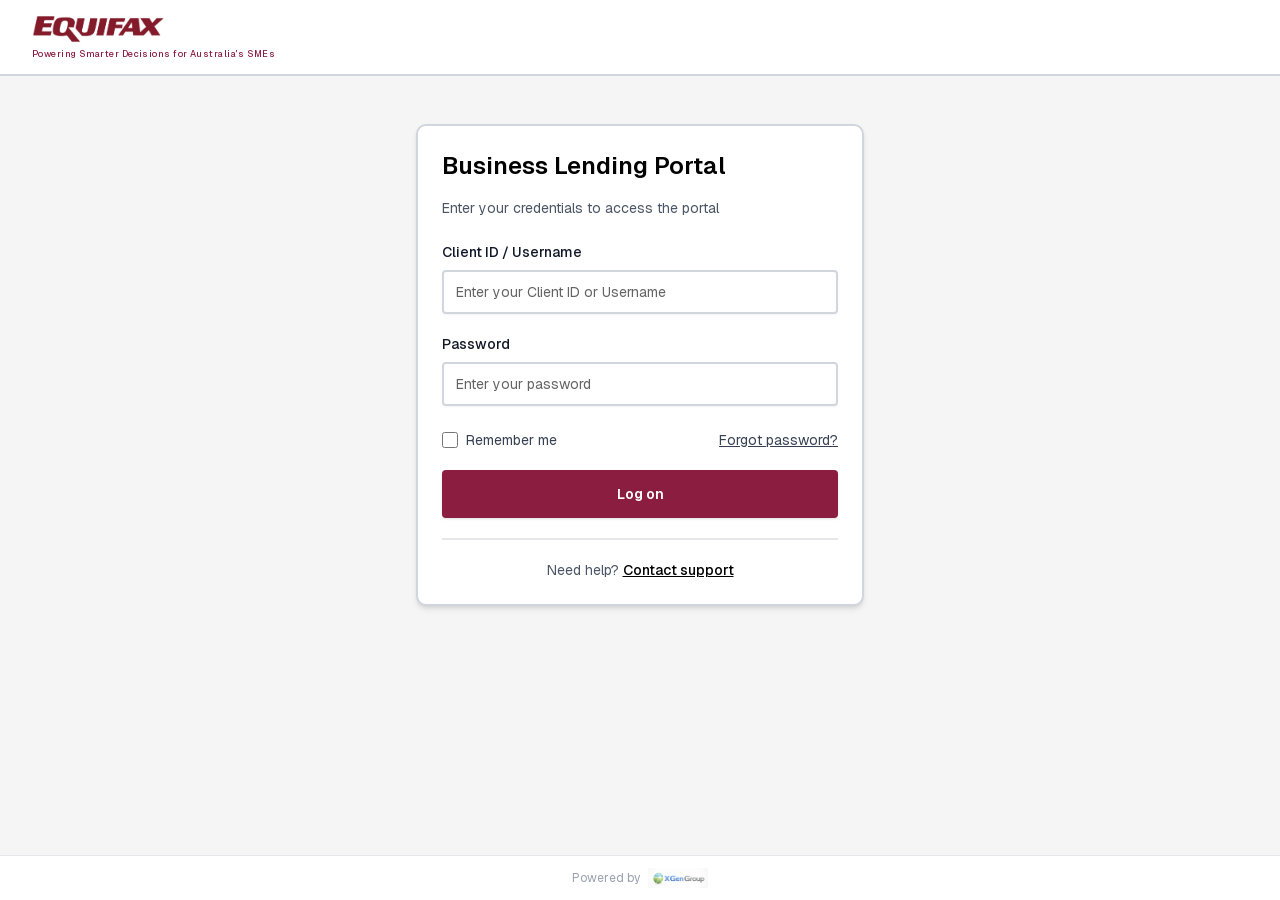
==== commit 713d51d1: "v2" ====
--- a/index.html
+++ b/index.html
@@ -1 +1 @@
-<!DOCTYPE html><html lang="en"><head><meta charSet="utf-8"/><meta name="viewport" content="width=device-width, initial-scale=1"/><link rel="preload" href="/_next/static/media/797e433ab948586e-s.p.0.q-h669a_dqa.woff2" as="font" crossorigin="" type="font/woff2"/><link rel="preload" href="/_next/static/media/caa3a2e1cccd8315-s.p.16t1db8_9y2o~.woff2" as="font" crossorigin="" type="font/woff2"/><link rel="stylesheet" href="/_next/static/chunks/0x.pxwmy6tt~x.css" data-precedence="next"/><link rel="stylesheet" href="/_next/static/chunks/0ow~m0743wuk3.css" data-precedence="next"/><link rel="preload" as="script" fetchPriority="low" href="/_next/static/chunks/02yc90psx--ft.js"/><script src="/_next/static/chunks/0cje14_narrpx.js" async=""></script><script src="/_next/static/chunks/13chjp8arh590.js" async=""></script><script src="/_next/static/chunks/0vkgb7xyv-nko.js" async=""></script><script src="/_next/static/chunks/turbopack-0rw-67yhlc~x2.js" async=""></script><script src="/_next/static/chunks/0ya5kixflpvgt.js" async=""></script><script src="/_next/static/chunks/0d3tkj33oycf2.js" async=""></script><script src="/_next/static/chunks/0t99_qcis4kah.js" async=""></script><meta name="next-size-adjust" content=""/><title>Equifax Business Lending Portal</title><meta name="description" content="Equifax Business Lending Portal - Secure login for business lending services"/><meta name="generator" content="v0.app"/><link rel="icon" href="/icon-light-32x32.png" media="(prefers-color-scheme: light)"/><link rel="icon" href="/icon-dark-32x32.png" media="(prefers-color-scheme: dark)"/><link rel="icon" href="/icon.svg" type="image/svg+xml"/><link rel="apple-touch-icon" href="/apple-icon.png"/><script src="/_next/static/chunks/03~yq9q893hmn.js" noModule=""></script></head><body class="font-sans antialiased"><div hidden=""><!--$--><!--/$--></div><div class="min-h-screen flex flex-col bg-[#F5F5F5]"><header class="bg-white border-b-2 border-gray-300"><div class="px-6 py-3 flex items-center gap-3"><img alt="Equifax" loading="lazy" width="140" height="40" decoding="async" data-nimg="1" class="h-10 w-auto" style="color:transparent" srcSet="/_next/image?url=%2Fequifax-logo.png&amp;w=256&amp;q=75 1x, /_next/image?url=%2Fequifax-logo.png&amp;w=384&amp;q=75 2x" src="/_next/image?url=%2Fequifax-logo.png&amp;w=384&amp;q=75"/></div></header><main class="flex-1"><div class="container mx-auto px-4 py-12"><div data-slot="card" class="text-card-foreground flex flex-col gap-6 rounded-xl py-6 max-w-md mx-auto bg-white border-2 border-gray-300 shadow-md"><div data-slot="card-header" class="@container/card-header grid auto-rows-min grid-rows-[auto_auto] items-start gap-2 px-6 has-data-[slot=card-action]:grid-cols-[1fr_auto] [.border-b]:pb-6 space-y-2"><div data-slot="card-title" class="text-2xl font-semibold text-black">Business Lending Portal</div><div data-slot="card-description" class="text-sm text-gray-600">Enter your credentials to access the portal</div></div><div data-slot="card-content" class="px-6"><form class="space-y-5"><div class="space-y-2"><label data-slot="label" class="flex items-center gap-2 select-none group-data-[disabled=true]:pointer-events-none group-data-[disabled=true]:opacity-50 peer-disabled:cursor-not-allowed peer-disabled:opacity-50 text-sm font-medium text-gray-900" for="username">Client ID / Username</label><input type="text" data-slot="input" class="file:text-foreground placeholder:text-muted-foreground selection:bg-primary selection:text-primary-foreground dark:bg-input/30 w-full min-w-0 bg-transparent px-3 py-1 text-base shadow-xs transition-[color,box-shadow] outline-none file:inline-flex file:h-7 file:border-0 file:bg-transparent file:text-sm file:font-medium disabled:pointer-events-none disabled:cursor-not-allowed disabled:opacity-50 md:text-sm aria-invalid:ring-destructive/20 dark:aria-invalid:ring-destructive/40 aria-invalid:border-destructive border-2 border-gray-300 h-11 rounded-md focus-visible:ring-2 focus-visible:ring-[#8B1D41] focus-visible:border-gray-400" id="username" placeholder="Enter your Client ID or Username" required="" value=""/></div><div class="space-y-2"><label data-slot="label" class="flex items-center gap-2 select-none group-data-[disabled=true]:pointer-events-none group-data-[disabled=true]:opacity-50 peer-disabled:cursor-not-allowed peer-disabled:opacity-50 text-sm font-medium text-gray-900" for="password">Password</label><input type="password" data-slot="input" class="file:text-foreground placeholder:text-muted-foreground selection:bg-primary selection:text-primary-foreground dark:bg-input/30 w-full min-w-0 bg-transparent px-3 py-1 text-base shadow-xs transition-[color,box-shadow] outline-none file:inline-flex file:h-7 file:border-0 file:bg-transparent file:text-sm file:font-medium disabled:pointer-events-none disabled:cursor-not-allowed disabled:opacity-50 md:text-sm aria-invalid:ring-destructive/20 dark:aria-invalid:ring-destructive/40 aria-invalid:border-destructive border-2 border-gray-300 h-11 rounded-md focus-visible:ring-2 focus-visible:ring-[#8B1D41] focus-visible:border-gray-400" id="password" placeholder="Enter your password" required="" value=""/></div><div class="flex items-center justify-between text-sm pt-1"><label class="flex items-center gap-2 cursor-pointer"><input type="checkbox" class="w-4 h-4 rounded border-gray-300 text-[#8B1D41] focus:ring-[#8B1D41]"/><span class="text-gray-700">Remember me</span></label><a href="#" class="text-gray-700 hover:text-black underline transition-colors">Forgot password?</a></div><button data-slot="button" class="inline-flex items-center justify-center gap-2 whitespace-nowrap text-sm disabled:pointer-events-none disabled:opacity-50 [&amp;_svg]:pointer-events-none [&amp;_svg:not([class*=&#x27;size-&#x27;])]:size-4 shrink-0 [&amp;_svg]:shrink-0 outline-none focus-visible:border-ring focus-visible:ring-ring/50 focus-visible:ring-[3px] aria-invalid:ring-destructive/20 dark:aria-invalid:ring-destructive/40 aria-invalid:border-destructive px-4 py-2 has-[&gt;svg]:px-3 w-full bg-[#8B1D41] hover:bg-[#6D1633] text-white font-semibold h-12 rounded-md shadow-sm transition-colors" type="submit">Log on</button><div class="pt-5 border-t-2 border-gray-200"><p class="text-sm text-gray-600 text-center">Need help?<!-- --> <a href="#" class="text-black underline font-medium hover:text-gray-700 transition-colors">Contact support</a></p></div></form></div></div></div></main></div><!--$--><!--/$--><!--$!--><template data-dgst="BAILOUT_TO_CLIENT_SIDE_RENDERING"></template><!--/$--><script src="/_next/static/chunks/02yc90psx--ft.js" id="_R_" async=""></script><script>(self.__next_f=self.__next_f||[]).push([0])</script><script>self.__next_f.push([1,"1:\"$Sreact.fragment\"\n2:I[39756,[\"/_next/static/chunks/0ya5kixflpvgt.js\",\"/_next/static/chunks/0d3tkj33oycf2.js\"],\"default\"]\n3:I[37457,[\"/_next/static/chunks/0ya5kixflpvgt.js\",\"/_next/static/chunks/0d3tkj33oycf2.js\"],\"default\"]\n4:I[2355,[\"/_next/static/chunks/0ya5kixflpvgt.js\",\"/_next/static/chunks/0d3tkj33oycf2.js\"],\"Analytics\"]\n5:I[47257,[\"/_next/static/chunks/0ya5kixflpvgt.js\",\"/_next/static/chunks/0d3tkj33oycf2.js\"],\"ClientPageRoot\"]\n6:I[31713,[\"/_next/static/chunks/0ya5kixflpvgt.js\",\"/_next/static/chunks/0d3tkj33oycf2.js\",\"/_next/static/chunks/0t99_qcis4kah.js\"],\"default\"]\n9:I[97367,[\"/_next/static/chunks/0ya5kixflpvgt.js\",\"/_next/static/chunks/0d3tkj33oycf2.js\"],\"OutletBoundary\"]\na:\"$Sreact.suspense\"\nc:I[97367,[\"/_next/static/chunks/0ya5kixflpvgt.js\",\"/_next/static/chunks/0d3tkj33oycf2.js\"],\"ViewportBoundary\"]\ne:I[97367,[\"/_next/static/chunks/0ya5kixflpvgt.js\",\"/_next/static/chunks/0d3tkj33oycf2.js\"],\"MetadataBoundary\"]\n10:I[68027,[\"/_next/static/chunks/0ya5kixflpvgt.js\",\"/_next/static/chunks/0d3tkj33oycf2.js\"],\"default\",1]\n:HL[\"/_next/static/chunks/0x.pxwmy6tt~x.css\",\"style\"]\n:HL[\"/_next/static/chunks/0ow~m0743wuk3.css\",\"style\"]\n:HL[\"/_next/static/media/797e433ab948586e-s.p.0.q-h669a_dqa.woff2\",\"font\",{\"crossOrigin\":\"\",\"type\":\"font/woff2\"}]\n:HL[\"/_next/static/media/caa3a2e1cccd8315-s.p.16t1db8_9y2o~.woff2\",\"font\",{\"crossOrigin\":\"\",\"type\":\"font/woff2\"}]\n"])</script><script>self.__next_f.push([1,"0:{\"P\":null,\"c\":[\"\",\"\"],\"q\":\"\",\"i\":false,\"f\":[[[\"\",{\"children\":[\"__PAGE__\",{}]},\"$undefined\",\"$undefined\",16],[[\"$\",\"$1\",\"c\",{\"children\":[[[\"$\",\"link\",\"0\",{\"rel\":\"stylesheet\",\"href\":\"/_next/static/chunks/0x.pxwmy6tt~x.css\",\"precedence\":\"next\",\"crossOrigin\":\"$undefined\",\"nonce\":\"$undefined\"}],[\"$\",\"link\",\"1\",{\"rel\":\"stylesheet\",\"href\":\"/_next/static/chunks/0ow~m0743wuk3.css\",\"precedence\":\"next\",\"crossOrigin\":\"$undefined\",\"nonce\":\"$undefined\"}],[\"$\",\"script\",\"script-0\",{\"src\":\"/_next/static/chunks/0ya5kixflpvgt.js\",\"async\":true,\"nonce\":\"$undefined\"}],[\"$\",\"script\",\"script-1\",{\"src\":\"/_next/static/chunks/0d3tkj33oycf2.js\",\"async\":true,\"nonce\":\"$undefined\"}]],[\"$\",\"html\",null,{\"lang\":\"en\",\"children\":[\"$\",\"body\",null,{\"className\":\"font-sans antialiased\",\"children\":[[\"$\",\"$L2\",null,{\"parallelRouterKey\":\"children\",\"error\":\"$undefined\",\"errorStyles\":\"$undefined\",\"errorScripts\":\"$undefined\",\"template\":[\"$\",\"$L3\",null,{}],\"templateStyles\":\"$undefined\",\"templateScripts\":\"$undefined\",\"notFound\":[[[\"$\",\"title\",null,{\"children\":\"404: This page could not be found.\"}],[\"$\",\"div\",null,{\"style\":{\"fontFamily\":\"system-ui,\\\"Segoe UI\\\",Roboto,Helvetica,Arial,sans-serif,\\\"Apple Color Emoji\\\",\\\"Segoe UI Emoji\\\"\",\"height\":\"100vh\",\"textAlign\":\"center\",\"display\":\"flex\",\"flexDirection\":\"column\",\"alignItems\":\"center\",\"justifyContent\":\"center\"},\"children\":[\"$\",\"div\",null,{\"children\":[[\"$\",\"style\",null,{\"dangerouslySetInnerHTML\":{\"__html\":\"body{color:#000;background:#fff;margin:0}.next-error-h1{border-right:1px solid rgba(0,0,0,.3)}@media (prefers-color-scheme:dark){body{color:#fff;background:#000}.next-error-h1{border-right:1px solid rgba(255,255,255,.3)}}\"}}],[\"$\",\"h1\",null,{\"className\":\"next-error-h1\",\"style\":{\"display\":\"inline-block\",\"margin\":\"0 20px 0 0\",\"padding\":\"0 23px 0 0\",\"fontSize\":24,\"fontWeight\":500,\"verticalAlign\":\"top\",\"lineHeight\":\"49px\"},\"children\":404}],[\"$\",\"div\",null,{\"style\":{\"display\":\"inline-block\"},\"children\":[\"$\",\"h2\",null,{\"style\":{\"fontSize\":14,\"fontWeight\":400,\"lineHeight\":\"49px\",\"margin\":0},\"children\":\"This page could not be found.\"}]}]]}]}]],[]],\"forbidden\":\"$undefined\",\"unauthorized\":\"$undefined\"}],[\"$\",\"$L4\",null,{}]]}]}]]}],{\"children\":[[\"$\",\"$1\",\"c\",{\"children\":[[\"$\",\"$L5\",null,{\"Component\":\"$6\",\"serverProvidedParams\":{\"searchParams\":{},\"params\":{},\"promises\":[\"$@7\",\"$@8\"]}}],[[\"$\",\"script\",\"script-0\",{\"src\":\"/_next/static/chunks/0t99_qcis4kah.js\",\"async\":true,\"nonce\":\"$undefined\"}]],[\"$\",\"$L9\",null,{\"children\":[\"$\",\"$a\",null,{\"name\":\"Next.MetadataOutlet\",\"children\":\"$@b\"}]}]]}],{},null,false,null]},null,false,null],[\"$\",\"$1\",\"h\",{\"children\":[null,[\"$\",\"$Lc\",null,{\"children\":\"$Ld\"}],[\"$\",\"div\",null,{\"hidden\":true,\"children\":[\"$\",\"$Le\",null,{\"children\":[\"$\",\"$a\",null,{\"name\":\"Next.Metadata\",\"children\":\"$Lf\"}]}]}],[\"$\",\"meta\",null,{\"name\":\"next-size-adjust\",\"content\":\"\"}]]}],false]],\"m\":\"$undefined\",\"G\":[\"$10\",[[\"$\",\"link\",\"0\",{\"rel\":\"stylesheet\",\"href\":\"/_next/static/chunks/0x.pxwmy6tt~x.css\",\"precedence\":\"next\",\"crossOrigin\":\"$undefined\",\"nonce\":\"$undefined\"}],[\"$\",\"link\",\"1\",{\"rel\":\"stylesheet\",\"href\":\"/_next/static/chunks/0ow~m0743wuk3.css\",\"precedence\":\"next\",\"crossOrigin\":\"$undefined\",\"nonce\":\"$undefined\"}]]],\"S\":true,\"h\":null,\"s\":\"$undefined\",\"l\":\"$undefined\",\"p\":\"$undefined\",\"d\":\"$undefined\",\"b\":\"CpuHMMmlAHfATm_oEV5bh\"}\n"])</script><script>self.__next_f.push([1,"7:{}\n8:\"$0:f:0:1:1:children:0:props:children:0:props:serverProvidedParams:params\"\n"])</script><script>self.__next_f.push([1,"d:[[\"$\",\"meta\",\"0\",{\"charSet\":\"utf-8\"}],[\"$\",\"meta\",\"1\",{\"name\":\"viewport\",\"content\":\"width=device-width, initial-scale=1\"}]]\n"])</script><script>self.__next_f.push([1,"11:I[27201,[\"/_next/static/chunks/0ya5kixflpvgt.js\",\"/_next/static/chunks/0d3tkj33oycf2.js\"],\"IconMark\"]\nb:null\nf:[[\"$\",\"title\",\"0\",{\"children\":\"Equifax Business Lending Portal\"}],[\"$\",\"meta\",\"1\",{\"name\":\"description\",\"content\":\"Equifax Business Lending Portal - Secure login for business lending services\"}],[\"$\",\"meta\",\"2\",{\"name\":\"generator\",\"content\":\"v0.app\"}],[\"$\",\"link\",\"3\",{\"rel\":\"icon\",\"href\":\"/icon-light-32x32.png\",\"media\":\"(prefers-color-scheme: light)\"}],[\"$\",\"link\",\"4\",{\"rel\":\"icon\",\"href\":\"/icon-dark-32x32.png\",\"media\":\"(prefers-color-scheme: dark)\"}],[\"$\",\"link\",\"5\",{\"rel\":\"icon\",\"href\":\"/icon.svg\",\"type\":\"image/svg+xml\"}],[\"$\",\"link\",\"6\",{\"rel\":\"apple-touch-icon\",\"href\":\"/apple-icon.png\"}],[\"$\",\"$L11\",\"7\",{}]]\n"])</script></body></html>+<!DOCTYPE html><html lang="en"><head><meta charSet="utf-8"/><meta name="viewport" content="width=device-width, initial-scale=1"/><link rel="preload" href="/_next/static/media/797e433ab948586e-s.p.0.q-h669a_dqa.woff2" as="font" crossorigin="" type="font/woff2"/><link rel="preload" href="/_next/static/media/caa3a2e1cccd8315-s.p.16t1db8_9y2o~.woff2" as="font" crossorigin="" type="font/woff2"/><link rel="preload" as="image" href="/equifax-logo.png"/><link rel="stylesheet" href="/_next/static/chunks/0x.pxwmy6tt~x.css" data-precedence="next"/><link rel="stylesheet" href="/_next/static/chunks/11w9~imnwk4_o.css" data-precedence="next"/><link rel="preload" as="script" fetchPriority="low" href="/_next/static/chunks/05f1e1f0vf12t.js"/><script src="/_next/static/chunks/01s_fiv-op96x.js" async=""></script><script src="/_next/static/chunks/00xh6immt7nan.js" async=""></script><script src="/_next/static/chunks/0li_-2gu1ifmy.js" async=""></script><script src="/_next/static/chunks/turbopack-09szwvyk6-8r1.js" async=""></script><script src="/_next/static/chunks/0ksa_nhbs_-d0.js" async=""></script><script src="/_next/static/chunks/0ujy6-~qh3rio.js" async=""></script><script src="/_next/static/chunks/0d1nuogq_e.g3.js" async=""></script><meta name="next-size-adjust" content=""/><title>Equifax Business Lending Portal</title><meta name="description" content="Equifax Business Lending Portal - Secure login for business lending services"/><meta name="generator" content="v0.app"/><link rel="icon" href="/icon-light-32x32.png" media="(prefers-color-scheme: light)"/><link rel="icon" href="/icon-dark-32x32.png" media="(prefers-color-scheme: dark)"/><link rel="icon" href="/icon.svg" type="image/svg+xml"/><link rel="apple-touch-icon" href="/apple-icon.png"/><script src="/_next/static/chunks/03~yq9q893hmn.js" noModule=""></script></head><body class="font-sans antialiased"><div hidden=""><!--$--><!--/$--></div><div class="min-h-screen flex flex-col bg-[#F5F5F5]"><header class="bg-white border-b-2 border-gray-300"><div class="max-w-7xl mx-auto px-8 py-3 flex items-center justify-between"><div class="flex flex-col items-start"><img alt="Equifax" width="180" height="45" decoding="async" data-nimg="1" class="h-8 w-auto object-contain" style="color:transparent" src="/equifax-logo.png"/><span class="text-[9px] text-[#8B1D41] font-medium tracking-wider mt-1">Powering Smarter Decisions for Australia&#x27;s SMEs</span></div></div></header><main class="flex-1"><div class="container mx-auto px-4 py-12"><div data-slot="card" class="text-card-foreground flex flex-col gap-6 rounded-xl py-6 max-w-md mx-auto bg-white border-2 border-gray-300 shadow-md"><div data-slot="card-header" class="@container/card-header grid auto-rows-min grid-rows-[auto_auto] items-start gap-2 px-6 has-data-[slot=card-action]:grid-cols-[1fr_auto] [.border-b]:pb-6 space-y-2"><div data-slot="card-title" class="text-2xl font-semibold text-black">Business Lending Portal</div><div data-slot="card-description" class="text-sm text-gray-600">Enter your credentials to access the portal</div></div><div data-slot="card-content" class="px-6"><form class="space-y-5"><div class="space-y-2"><label data-slot="label" class="flex items-center gap-2 select-none group-data-[disabled=true]:pointer-events-none group-data-[disabled=true]:opacity-50 peer-disabled:cursor-not-allowed peer-disabled:opacity-50 text-sm font-medium text-gray-900" for="username">Client ID / Username</label><input type="text" data-slot="input" class="file:text-foreground placeholder:text-muted-foreground selection:bg-primary selection:text-primary-foreground dark:bg-input/30 w-full min-w-0 bg-transparent px-3 py-1 text-base shadow-xs transition-[color,box-shadow] outline-none file:inline-flex file:h-7 file:border-0 file:bg-transparent file:text-sm file:font-medium disabled:pointer-events-none disabled:cursor-not-allowed disabled:opacity-50 md:text-sm aria-invalid:ring-destructive/20 dark:aria-invalid:ring-destructive/40 aria-invalid:border-destructive border-2 border-gray-300 h-11 rounded-md focus-visible:ring-2 focus-visible:ring-[#8B1D41] focus-visible:border-gray-400" id="username" placeholder="Enter your Client ID or Username" required="" value=""/></div><div class="space-y-2"><label data-slot="label" class="flex items-center gap-2 select-none group-data-[disabled=true]:pointer-events-none group-data-[disabled=true]:opacity-50 peer-disabled:cursor-not-allowed peer-disabled:opacity-50 text-sm font-medium text-gray-900" for="password">Password</label><input type="password" data-slot="input" class="file:text-foreground placeholder:text-muted-foreground selection:bg-primary selection:text-primary-foreground dark:bg-input/30 w-full min-w-0 bg-transparent px-3 py-1 text-base shadow-xs transition-[color,box-shadow] outline-none file:inline-flex file:h-7 file:border-0 file:bg-transparent file:text-sm file:font-medium disabled:pointer-events-none disabled:cursor-not-allowed disabled:opacity-50 md:text-sm aria-invalid:ring-destructive/20 dark:aria-invalid:ring-destructive/40 aria-invalid:border-destructive border-2 border-gray-300 h-11 rounded-md focus-visible:ring-2 focus-visible:ring-[#8B1D41] focus-visible:border-gray-400" id="password" placeholder="Enter your password" required="" value=""/></div><div class="flex items-center justify-between text-sm pt-1"><label class="flex items-center gap-2 cursor-pointer"><input type="checkbox" class="w-4 h-4 rounded border-gray-300 text-[#8B1D41] focus:ring-[#8B1D41]"/><span class="text-gray-700">Remember me</span></label><a href="#" class="text-gray-700 hover:text-black underline transition-colors">Forgot password?</a></div><button data-slot="button" class="inline-flex items-center justify-center gap-2 whitespace-nowrap text-sm disabled:pointer-events-none disabled:opacity-50 [&amp;_svg]:pointer-events-none [&amp;_svg:not([class*=&#x27;size-&#x27;])]:size-4 shrink-0 [&amp;_svg]:shrink-0 outline-none focus-visible:border-ring focus-visible:ring-ring/50 focus-visible:ring-[3px] aria-invalid:ring-destructive/20 dark:aria-invalid:ring-destructive/40 aria-invalid:border-destructive px-4 py-2 has-[&gt;svg]:px-3 w-full bg-[#8B1D41] hover:bg-[#6D1633] text-white font-semibold h-12 rounded-md shadow-sm transition-colors" type="submit">Log on</button><div class="pt-5 border-t-2 border-gray-200"><p class="text-sm text-gray-600 text-center">Need help?<!-- --> <a href="#" class="text-black underline font-medium hover:text-gray-700 transition-colors">Contact support</a></p></div></form></div></div></div></main><footer class="bg-white border-t border-gray-200 py-3"><div class="max-w-7xl mx-auto px-8 flex items-center justify-center gap-2"><span class="text-xs text-gray-400">Powered by</span><img alt="XGen Group" loading="lazy" width="80" height="24" decoding="async" data-nimg="1" class="h-5 w-auto object-contain opacity-70" style="color:transparent" src="/xgen-logo.png"/></div></footer></div><!--$--><!--/$--><!--$!--><template data-dgst="BAILOUT_TO_CLIENT_SIDE_RENDERING"></template><!--/$--><script src="/_next/static/chunks/05f1e1f0vf12t.js" id="_R_" async=""></script><script>(self.__next_f=self.__next_f||[]).push([0])</script><script>self.__next_f.push([1,"1:\"$Sreact.fragment\"\n2:I[90861,[\"/_next/static/chunks/0ksa_nhbs_-d0.js\",\"/_next/static/chunks/0ujy6-~qh3rio.js\"],\"default\"]\n3:I[57834,[\"/_next/static/chunks/0ksa_nhbs_-d0.js\",\"/_next/static/chunks/0ujy6-~qh3rio.js\"],\"default\"]\n4:I[19142,[\"/_next/static/chunks/0ksa_nhbs_-d0.js\",\"/_next/static/chunks/0ujy6-~qh3rio.js\"],\"Analytics\"]\n5:I[64936,[\"/_next/static/chunks/0ksa_nhbs_-d0.js\",\"/_next/static/chunks/0ujy6-~qh3rio.js\"],\"ClientPageRoot\"]\n6:I[31713,[\"/_next/static/chunks/0ksa_nhbs_-d0.js\",\"/_next/static/chunks/0ujy6-~qh3rio.js\",\"/_next/static/chunks/0d1nuogq_e.g3.js\"],\"default\"]\n9:I[46608,[\"/_next/static/chunks/0ksa_nhbs_-d0.js\",\"/_next/static/chunks/0ujy6-~qh3rio.js\"],\"OutletBoundary\"]\na:\"$Sreact.suspense\"\nc:I[46608,[\"/_next/static/chunks/0ksa_nhbs_-d0.js\",\"/_next/static/chunks/0ujy6-~qh3rio.js\"],\"ViewportBoundary\"]\ne:I[46608,[\"/_next/static/chunks/0ksa_nhbs_-d0.js\",\"/_next/static/chunks/0ujy6-~qh3rio.js\"],\"MetadataBoundary\"]\n10:I[50909,[\"/_next/static/chunks/0ksa_nhbs_-d0.js\",\"/_next/static/chunks/0ujy6-~qh3rio.js\"],\"default\",1]\n:HL[\"/_next/static/chunks/0x.pxwmy6tt~x.css\",\"style\"]\n:HL[\"/_next/static/chunks/11w9~imnwk4_o.css\",\"style\"]\n:HL[\"/_next/static/media/797e433ab948586e-s.p.0.q-h669a_dqa.woff2\",\"font\",{\"crossOrigin\":\"\",\"type\":\"font/woff2\"}]\n:HL[\"/_next/static/media/caa3a2e1cccd8315-s.p.16t1db8_9y2o~.woff2\",\"font\",{\"crossOrigin\":\"\",\"type\":\"font/woff2\"}]\n"])</script><script>self.__next_f.push([1,"0:{\"P\":null,\"c\":[\"\",\"\"],\"q\":\"\",\"i\":false,\"f\":[[[\"\",{\"children\":[\"__PAGE__\",{}]},\"$undefined\",\"$undefined\",16],[[\"$\",\"$1\",\"c\",{\"children\":[[[\"$\",\"link\",\"0\",{\"rel\":\"stylesheet\",\"href\":\"/_next/static/chunks/0x.pxwmy6tt~x.css\",\"precedence\":\"next\",\"crossOrigin\":\"$undefined\",\"nonce\":\"$undefined\"}],[\"$\",\"link\",\"1\",{\"rel\":\"stylesheet\",\"href\":\"/_next/static/chunks/11w9~imnwk4_o.css\",\"precedence\":\"next\",\"crossOrigin\":\"$undefined\",\"nonce\":\"$undefined\"}],[\"$\",\"script\",\"script-0\",{\"src\":\"/_next/static/chunks/0ksa_nhbs_-d0.js\",\"async\":true,\"nonce\":\"$undefined\"}],[\"$\",\"script\",\"script-1\",{\"src\":\"/_next/static/chunks/0ujy6-~qh3rio.js\",\"async\":true,\"nonce\":\"$undefined\"}]],[\"$\",\"html\",null,{\"lang\":\"en\",\"children\":[\"$\",\"body\",null,{\"className\":\"font-sans antialiased\",\"children\":[[\"$\",\"$L2\",null,{\"parallelRouterKey\":\"children\",\"error\":\"$undefined\",\"errorStyles\":\"$undefined\",\"errorScripts\":\"$undefined\",\"template\":[\"$\",\"$L3\",null,{}],\"templateStyles\":\"$undefined\",\"templateScripts\":\"$undefined\",\"notFound\":[[[\"$\",\"title\",null,{\"children\":\"404: This page could not be found.\"}],[\"$\",\"div\",null,{\"style\":{\"fontFamily\":\"system-ui,\\\"Segoe UI\\\",Roboto,Helvetica,Arial,sans-serif,\\\"Apple Color Emoji\\\",\\\"Segoe UI Emoji\\\"\",\"height\":\"100vh\",\"textAlign\":\"center\",\"display\":\"flex\",\"flexDirection\":\"column\",\"alignItems\":\"center\",\"justifyContent\":\"center\"},\"children\":[\"$\",\"div\",null,{\"children\":[[\"$\",\"style\",null,{\"dangerouslySetInnerHTML\":{\"__html\":\"body{color:#000;background:#fff;margin:0}.next-error-h1{border-right:1px solid rgba(0,0,0,.3)}@media (prefers-color-scheme:dark){body{color:#fff;background:#000}.next-error-h1{border-right:1px solid rgba(255,255,255,.3)}}\"}}],[\"$\",\"h1\",null,{\"className\":\"next-error-h1\",\"style\":{\"display\":\"inline-block\",\"margin\":\"0 20px 0 0\",\"padding\":\"0 23px 0 0\",\"fontSize\":24,\"fontWeight\":500,\"verticalAlign\":\"top\",\"lineHeight\":\"49px\"},\"children\":404}],[\"$\",\"div\",null,{\"style\":{\"display\":\"inline-block\"},\"children\":[\"$\",\"h2\",null,{\"style\":{\"fontSize\":14,\"fontWeight\":400,\"lineHeight\":\"49px\",\"margin\":0},\"children\":\"This page could not be found.\"}]}]]}]}]],[]],\"forbidden\":\"$undefined\",\"unauthorized\":\"$undefined\"}],[\"$\",\"$L4\",null,{}]]}]}]]}],{\"children\":[[\"$\",\"$1\",\"c\",{\"children\":[[\"$\",\"$L5\",null,{\"Component\":\"$6\",\"serverProvidedParams\":{\"searchParams\":{},\"params\":{},\"promises\":[\"$@7\",\"$@8\"]}}],[[\"$\",\"script\",\"script-0\",{\"src\":\"/_next/static/chunks/0d1nuogq_e.g3.js\",\"async\":true,\"nonce\":\"$undefined\"}]],[\"$\",\"$L9\",null,{\"children\":[\"$\",\"$a\",null,{\"name\":\"Next.MetadataOutlet\",\"children\":\"$@b\"}]}]]}],{},null,false,null]},null,false,null],[\"$\",\"$1\",\"h\",{\"children\":[null,[\"$\",\"$Lc\",null,{\"children\":\"$Ld\"}],[\"$\",\"div\",null,{\"hidden\":true,\"children\":[\"$\",\"$Le\",null,{\"children\":[\"$\",\"$a\",null,{\"name\":\"Next.Metadata\",\"children\":\"$Lf\"}]}]}],[\"$\",\"meta\",null,{\"name\":\"next-size-adjust\",\"content\":\"\"}]]}],false]],\"m\":\"$undefined\",\"G\":[\"$10\",[[\"$\",\"link\",\"0\",{\"rel\":\"stylesheet\",\"href\":\"/_next/static/chunks/0x.pxwmy6tt~x.css\",\"precedence\":\"next\",\"crossOrigin\":\"$undefined\",\"nonce\":\"$undefined\"}],[\"$\",\"link\",\"1\",{\"rel\":\"stylesheet\",\"href\":\"/_next/static/chunks/11w9~imnwk4_o.css\",\"precedence\":\"next\",\"crossOrigin\":\"$undefined\",\"nonce\":\"$undefined\"}]]],\"S\":true,\"h\":null,\"s\":\"$undefined\",\"l\":\"$undefined\",\"p\":\"$undefined\",\"d\":\"$undefined\",\"b\":\"TNn-vI9aOeV0Ee3u4HXVw\"}\n"])</script><script>self.__next_f.push([1,"7:{}\n8:\"$0:f:0:1:1:children:0:props:children:0:props:serverProvidedParams:params\"\n"])</script><script>self.__next_f.push([1,"d:[[\"$\",\"meta\",\"0\",{\"charSet\":\"utf-8\"}],[\"$\",\"meta\",\"1\",{\"name\":\"viewport\",\"content\":\"width=device-width, initial-scale=1\"}]]\n"])</script><script>self.__next_f.push([1,"11:I[91530,[\"/_next/static/chunks/0ksa_nhbs_-d0.js\",\"/_next/static/chunks/0ujy6-~qh3rio.js\"],\"IconMark\"]\nb:null\nf:[[\"$\",\"title\",\"0\",{\"children\":\"Equifax Business Lending Portal\"}],[\"$\",\"meta\",\"1\",{\"name\":\"description\",\"content\":\"Equifax Business Lending Portal - Secure login for business lending services\"}],[\"$\",\"meta\",\"2\",{\"name\":\"generator\",\"content\":\"v0.app\"}],[\"$\",\"link\",\"3\",{\"rel\":\"icon\",\"href\":\"/icon-light-32x32.png\",\"media\":\"(prefers-color-scheme: light)\"}],[\"$\",\"link\",\"4\",{\"rel\":\"icon\",\"href\":\"/icon-dark-32x32.png\",\"media\":\"(prefers-color-scheme: dark)\"}],[\"$\",\"link\",\"5\",{\"rel\":\"icon\",\"href\":\"/icon.svg\",\"type\":\"image/svg+xml\"}],[\"$\",\"link\",\"6\",{\"rel\":\"apple-touch-icon\",\"href\":\"/apple-icon.png\"}],[\"$\",\"$L11\",\"7\",{}]]\n"])</script></body></html>
--- a/_next/static/chunks/11w9~imnwk4_o.css
+++ b/_next/static/chunks/11w9~imnwk4_o.css
@@ -0,0 +1 @@
+@layer properties{@supports (((-webkit-hyphens:none)) and (not (margin-trim:inline))) or ((-moz-orient:inline) and (not (color:rgb(from red r g b)))){*,:before,:after,::backdrop{--tw-translate-x:0;--tw-translate-y:0;--tw-translate-z:0;--tw-rotate-x:initial;--tw-rotate-y:initial;--tw-rotate-z:initial;--tw-skew-x:initial;--tw-skew-y:initial;--tw-space-y-reverse:0;--tw-space-x-reverse:0;--tw-border-style:solid;--tw-leading:initial;--tw-font-weight:initial;--tw-tracking:initial;--tw-ordinal:initial;--tw-slashed-zero:initial;--tw-numeric-figure:initial;--tw-numeric-spacing:initial;--tw-numeric-fraction:initial;--tw-shadow:0 0 #0000;--tw-shadow-color:initial;--tw-shadow-alpha:100%;--tw-inset-shadow:0 0 #0000;--tw-inset-shadow-color:initial;--tw-inset-shadow-alpha:100%;--tw-ring-color:initial;--tw-ring-shadow:0 0 #0000;--tw-inset-ring-color:initial;--tw-inset-ring-shadow:0 0 #0000;--tw-ring-inset:initial;--tw-ring-offset-width:0px;--tw-ring-offset-color:#fff;--tw-ring-offset-shadow:0 0 #0000;--tw-outline-style:solid;--tw-duration:initial;--tw-ease:initial;--tw-content:"";--tw-animation-delay:0s;--tw-animation-direction:normal;--tw-animation-duration:initial;--tw-animation-fill-mode:forwards;--tw-animation-iteration-count:1;--tw-enter-opacity:1;--tw-enter-rotate:0;--tw-enter-scale:1;--tw-enter-translate-x:0;--tw-enter-translate-y:0;--tw-exit-opacity:1;--tw-exit-rotate:0;--tw-exit-scale:1;--tw-exit-translate-x:0;--tw-exit-translate-y:0}}}@layer theme{:root,:host{--color-red-50:#fef2f2;--color-red-300:#ffa3a3;--color-red-400:#ff6568;--color-red-600:#e40014;--color-gray-50:#f9fafb;--color-gray-100:#f3f4f6;--color-gray-200:#e5e7eb;--color-gray-300:#d1d5dc;--color-gray-400:#99a1af;--color-gray-500:#6a7282;--color-gray-600:#4a5565;--color-gray-700:#364153;--color-gray-800:#1e2939;--color-gray-900:#101828;--color-black:#000;--color-white:#fff;--spacing:.25rem;--container-sm:24rem;--container-md:28rem;--container-lg:32rem;--container-2xl:42rem;--container-7xl:80rem;--text-xs:.75rem;--text-xs--line-height:calc(1 / .75);--text-sm:.875rem;--text-sm--line-height:calc(1.25 / .875);--text-base:1rem;--text-base--line-height:calc(1.5 / 1);--text-lg:1.125rem;--text-lg--line-height:calc(1.75 / 1.125);--text-xl:1.25rem;--text-xl--line-height:calc(1.75 / 1.25);--text-2xl:1.5rem;--text-2xl--line-height:calc(2 / 1.5);--font-weight-normal:400;--font-weight-medium:500;--font-weight-semibold:600;--font-weight-bold:700;--tracking-tight:-.025em;--tracking-wider:.05em;--tracking-widest:.1em;--leading-snug:1.375;--leading-normal:1.5;--leading-relaxed:1.625;--radius-xs:.125rem;--ease-in-out:cubic-bezier(.4, 0, .2, 1);--animate-spin:spin 1s linear infinite;--animate-pulse:pulse 2s cubic-bezier(.4, 0, .6, 1) infinite;--aspect-video:16 / 9;--default-transition-duration:.15s;--default-transition-timing-function:cubic-bezier(.4, 0, .2, 1);--default-font-family:"Geist", "Geist Fallback";--default-mono-font-family:"Geist Mono", "Geist Mono Fallback";--color-border:var(--border)}@supports (color:lab(0% 0 0)){:root,:host{--color-red-50:lab(96.5005% 4.18511 1.52329);--color-red-300:lab(76.5514% 36.4219 15.5335);--color-red-400:lab(63.7053% 60.7449 31.3109);--color-red-600:lab(48.4493% 77.4328 61.5452);--color-gray-50:lab(98.2596% -.247031 -.706708);--color-gray-100:lab(96.1596% -.082314 -1.13575);--color-gray-200:lab(91.6229% -.159085 -2.26791);--color-gray-300:lab(85.1236% -.612259 -3.7138);--color-gray-400:lab(65.9269% -.832707 -8.17474);--color-gray-500:lab(47.7841% -.393212 -10.0268);--color-gray-600:lab(35.6337% -1.58697 -10.8425);--color-gray-700:lab(27.1134% -.956401 -12.3224);--color-gray-800:lab(16.1051% -1.18239 -11.7533);--color-gray-900:lab(8.11897% .811279 -12.254)}}}@layer base{*,:after,:before,::backdrop{box-sizing:border-box;border:0 solid;margin:0;padding:0}::file-selector-button{box-sizing:border-box;border:0 solid;margin:0;padding:0}html,:host{-webkit-text-size-adjust:100%;tab-size:4;line-height:1.5;font-family:var(--default-font-family,ui-sans-serif, system-ui, sans-serif, "Apple Color Emoji", "Segoe UI Emoji", "Segoe UI Symbol", "Noto Color Emoji");font-feature-settings:var(--default-font-feature-settings,normal);font-variation-settings:var(--default-font-variation-settings,normal);-webkit-tap-highlight-color:transparent}hr{height:0;color:inherit;border-top-width:1px}abbr:where([title]){-webkit-text-decoration:underline dotted;text-decoration:underline dotted}h1,h2,h3,h4,h5,h6{font-size:inherit;font-weight:inherit}a{color:inherit;-webkit-text-decoration:inherit;-webkit-text-decoration:inherit;-webkit-text-decoration:inherit;-webkit-text-decoration:inherit;text-decoration:inherit}b,strong{font-weight:bolder}code,kbd,samp,pre{font-family:var(--default-mono-font-family,ui-monospace, SFMono-Regular, Menlo, Monaco, Consolas, "Liberation Mono", "Courier New", monospace);font-feature-settings:var(--default-mono-font-feature-settings,normal);font-variation-settings:var(--default-mono-font-variation-settings,normal);font-size:1em}small{font-size:80%}sub,sup{vertical-align:baseline;font-size:75%;line-height:0;position:relative}sub{bottom:-.25em}sup{top:-.5em}table{text-indent:0;border-color:inherit;border-collapse:collapse}:-moz-focusring{outline:auto}progress{vertical-align:baseline}summary{display:list-item}ol,ul,menu{list-style:none}img,svg,video,canvas,audio,iframe,embed,object{vertical-align:middle;display:block}img,video{max-width:100%;height:auto}button,input,select,optgroup,textarea{font:inherit;font-feature-settings:inherit;font-variation-settings:inherit;letter-spacing:inherit;color:inherit;opacity:1;background-color:#0000;border-radius:0}::file-selector-button{font:inherit;font-feature-settings:inherit;font-variation-settings:inherit;letter-spacing:inherit;color:inherit;opacity:1;background-color:#0000;border-radius:0}:where(select:is([multiple],[size])) optgroup{font-weight:bolder}:where(select:is([multiple],[size])) optgroup option{padding-inline-start:20px}::file-selector-button{margin-inline-end:4px}::placeholder{opacity:1}@supports (not ((-webkit-appearance:-apple-pay-button))) or (contain-intrinsic-size:1px){::placeholder{color:currentColor}@supports (color:color-mix(in lab, red, red)){::placeholder{color:color-mix(in oklab, currentcolor 50%, transparent)}}}textarea{resize:vertical}::-webkit-search-decoration{-webkit-appearance:none}::-webkit-date-and-time-value{min-height:1lh;text-align:inherit}::-webkit-datetime-edit{display:inline-flex}::-webkit-datetime-edit-fields-wrapper{padding:0}::-webkit-datetime-edit{padding-block:0}::-webkit-datetime-edit-year-field{padding-block:0}::-webkit-datetime-edit-month-field{padding-block:0}::-webkit-datetime-edit-day-field{padding-block:0}::-webkit-datetime-edit-hour-field{padding-block:0}::-webkit-datetime-edit-minute-field{padding-block:0}::-webkit-datetime-edit-second-field{padding-block:0}::-webkit-datetime-edit-millisecond-field{padding-block:0}::-webkit-datetime-edit-meridiem-field{padding-block:0}::-webkit-calendar-picker-indicator{line-height:1}:-moz-ui-invalid{box-shadow:none}button,input:where([type=button],[type=reset],[type=submit]){appearance:button}::file-selector-button{appearance:button}::-webkit-inner-spin-button{height:auto}::-webkit-outer-spin-button{height:auto}[hidden]:where(:not([hidden=until-found])){display:none!important}*{border-color:var(--border);outline-color:var(--ring)}@supports (color:color-mix(in lab, red, red)){*{outline-color:color-mix(in oklab, var(--ring) 50%, transparent)}}body{background-color:var(--background);color:var(--foreground)}}@layer components;@layer utilities{.\@container\/card-header{container:card-header/inline-size}.\@container\/field-group{container:field-group/inline-size}.pointer-events-auto{pointer-events:auto}.pointer-events-none{pointer-events:none}.invisible{visibility:hidden}.sr-only{clip-path:inset(50%);white-space:nowrap;border-width:0;width:1px;height:1px;margin:-1px;padding:0;position:absolute;overflow:hidden}.absolute{position:absolute}.fixed{position:fixed}.relative{position:relative}.static{position:static}.inset-0{inset:calc(var(--spacing) * 0)}.inset-x-0{inset-inline:calc(var(--spacing) * 0)}.inset-y-0{inset-block:calc(var(--spacing) * 0)}.start{inset-inline-start:var(--spacing)}.-top-12{top:calc(var(--spacing) * -12)}.top-0{top:calc(var(--spacing) * 0)}.top-1\.5{top:calc(var(--spacing) * 1.5)}.top-1\/2{top:50%}.top-2{top:calc(var(--spacing) * 2)}.top-3\.5{top:calc(var(--spacing) * 3.5)}.top-4{top:calc(var(--spacing) * 4)}.top-\[1px\]{top:1px}.top-\[50\%\]{top:50%}.top-\[60\%\]{top:60%}.top-full{top:100%}.-right-12{right:calc(var(--spacing) * -12)}.right-0{right:calc(var(--spacing) * 0)}.right-1{right:calc(var(--spacing) * 1)}.right-2{right:calc(var(--spacing) * 2)}.right-3{right:calc(var(--spacing) * 3)}.right-4{right:calc(var(--spacing) * 4)}.-bottom-12{bottom:calc(var(--spacing) * -12)}.bottom-0{bottom:calc(var(--spacing) * 0)}.-left-12{left:calc(var(--spacing) * -12)}.left-0{left:calc(var(--spacing) * 0)}.left-1\/2{left:50%}.left-2{left:calc(var(--spacing) * 2)}.left-4{left:calc(var(--spacing) * 4)}.left-\[50\%\]{left:50%}.isolate{isolation:isolate}.z-10{z-index:10}.z-20{z-index:20}.z-50{z-index:50}.z-\[1\]{z-index:1}.z-\[100\]{z-index:100}.order-first{order:-9999}.order-last{order:9999}.col-span-2{grid-column:span 2/span 2}.col-start-2{grid-column-start:2}.row-span-2{grid-row:span 2/span 2}.row-start-1{grid-row-start:1}.container{width:100%}@media (min-width:40rem){.container{max-width:40rem}}@media (min-width:48rem){.container{max-width:48rem}}@media (min-width:64rem){.container{max-width:64rem}}@media (min-width:80rem){.container{max-width:80rem}}@media (min-width:96rem){.container{max-width:96rem}}.\!m-0{margin:calc(var(--spacing) * 0)!important}.-mx-1{margin-inline:calc(var(--spacing) * -1)}.mx-2{margin-inline:calc(var(--spacing) * 2)}.mx-3\.5{margin-inline:calc(var(--spacing) * 3.5)}.mx-4{margin-inline:calc(var(--spacing) * 4)}.mx-auto{margin-inline:auto}.-my-2{margin-block:calc(var(--spacing) * -2)}.my-0{margin-block:calc(var(--spacing) * 0)}.my-0\.5{margin-block:calc(var(--spacing) * .5)}.my-1{margin-block:calc(var(--spacing) * 1)}.-mt-4{margin-top:calc(var(--spacing) * -4)}.mt-0\.5{margin-top:calc(var(--spacing) * .5)}.mt-1{margin-top:calc(var(--spacing) * 1)}.mt-1\.5{margin-top:calc(var(--spacing) * 1.5)}.mt-2{margin-top:calc(var(--spacing) * 2)}.mt-4{margin-top:calc(var(--spacing) * 4)}.mt-6{margin-top:calc(var(--spacing) * 6)}.mt-12{margin-top:calc(var(--spacing) * 12)}.mt-auto{margin-top:auto}.mb-2{margin-bottom:calc(var(--spacing) * 2)}.mb-3{margin-bottom:calc(var(--spacing) * 3)}.mb-4{margin-bottom:calc(var(--spacing) * 4)}.mb-5{margin-bottom:calc(var(--spacing) * 5)}.mb-6{margin-bottom:calc(var(--spacing) * 6)}.-ml-4{margin-left:calc(var(--spacing) * -4)}.ml-1{margin-left:calc(var(--spacing) * 1)}.ml-4{margin-left:calc(var(--spacing) * 4)}.ml-6{margin-left:calc(var(--spacing) * 6)}.ml-auto{margin-left:auto}.line-clamp-1{-webkit-line-clamp:1;-webkit-box-orient:vertical;display:-webkit-box;overflow:hidden}.line-clamp-2{-webkit-line-clamp:2;-webkit-box-orient:vertical;display:-webkit-box;overflow:hidden}.block{display:block}.contents{display:contents}.flex{display:flex}.grid{display:grid}.hidden{display:none}.inline-flex{display:inline-flex}.table{display:table}.table-caption{display:table-caption}.table-cell{display:table-cell}.table-row{display:table-row}.field-sizing-content{field-sizing:content}.aspect-square{aspect-ratio:1}.aspect-video{aspect-ratio:var(--aspect-video)}.size-\(--cell-size\){width:var(--cell-size);height:var(--cell-size)}.size-2{width:calc(var(--spacing) * 2);height:calc(var(--spacing) * 2)}.size-2\.5{width:calc(var(--spacing) * 2.5);height:calc(var(--spacing) * 2.5)}.size-3{width:calc(var(--spacing) * 3);height:calc(var(--spacing) * 3)}.size-3\.5{width:calc(var(--spacing) * 3.5);height:calc(var(--spacing) * 3.5)}.size-4{width:calc(var(--spacing) * 4);height:calc(var(--spacing) * 4)}.size-6{width:calc(var(--spacing) * 6);height:calc(var(--spacing) * 6)}.size-7{width:calc(var(--spacing) * 7);height:calc(var(--spacing) * 7)}.size-8{width:calc(var(--spacing) * 8);height:calc(var(--spacing) * 8)}.size-9{width:calc(var(--spacing) * 9);height:calc(var(--spacing) * 9)}.size-10{width:calc(var(--spacing) * 10);height:calc(var(--spacing) * 10)}.size-auto{width:auto;height:auto}.size-full{width:100%;height:100%}.h-\(--cell-size\){height:var(--cell-size)}.h-1\.5{height:calc(var(--spacing) * 1.5)}.h-2{height:calc(var(--spacing) * 2)}.h-2\.5{height:calc(var(--spacing) * 2.5)}.h-4{height:calc(var(--spacing) * 4)}.h-5{height:calc(var(--spacing) * 5)}.h-6{height:calc(var(--spacing) * 6)}.h-7{height:calc(var(--spacing) * 7)}.h-8{height:calc(var(--spacing) * 8)}.h-9{height:calc(var(--spacing) * 9)}.h-10{height:calc(var(--spacing) * 10)}.h-11{height:calc(var(--spacing) * 11)}.h-12{height:calc(var(--spacing) * 12)}.h-16{height:calc(var(--spacing) * 16)}.h-\[1\.15rem\]{height:1.15rem}.h-\[calc\(100\%-1px\)\]{height:calc(100% - 1px)}.h-\[var\(--radix-navigation-menu-viewport-height\)\]{height:var(--radix-navigation-menu-viewport-height)}.h-\[var\(--radix-select-trigger-height\)\]{height:var(--radix-select-trigger-height)}.h-auto{height:auto}.h-full{height:100%}.h-px{height:1px}.h-svh{height:100svh}.max-h-\(--radix-context-menu-content-available-height\){max-height:var(--radix-context-menu-content-available-height)}.max-h-\(--radix-dropdown-menu-content-available-height\){max-height:var(--radix-dropdown-menu-content-available-height)}.max-h-\(--radix-select-content-available-height\){max-height:var(--radix-select-content-available-height)}.max-h-\[300px\]{max-height:300px}.max-h-screen{max-height:100vh}.min-h-0{min-height:calc(var(--spacing) * 0)}.min-h-4{min-height:calc(var(--spacing) * 4)}.min-h-16{min-height:calc(var(--spacing) * 16)}.min-h-screen{min-height:100vh}.min-h-svh{min-height:100svh}.w-\(--cell-size\){width:var(--cell-size)}.w-\(--sidebar-width\){width:var(--sidebar-width)}.w-0{width:calc(var(--spacing) * 0)}.w-1{width:calc(var(--spacing) * 1)}.w-2{width:calc(var(--spacing) * 2)}.w-2\.5{width:calc(var(--spacing) * 2.5)}.w-3{width:calc(var(--spacing) * 3)}.w-3\/4{width:75%}.w-4{width:calc(var(--spacing) * 4)}.w-5{width:calc(var(--spacing) * 5)}.w-6{width:calc(var(--spacing) * 6)}.w-8{width:calc(var(--spacing) * 8)}.w-9{width:calc(var(--spacing) * 9)}.w-40{width:calc(var(--spacing) * 40)}.w-48{width:calc(var(--spacing) * 48)}.w-64{width:calc(var(--spacing) * 64)}.w-72{width:calc(var(--spacing) * 72)}.w-\[100px\]{width:100px}.w-auto{width:auto}.w-fit{width:fit-content}.w-full{width:100%}.w-max{width:max-content}.w-px{width:1px}.max-w-\(--skeleton-width\){max-width:var(--skeleton-width)}.max-w-2xl{max-width:var(--container-2xl)}.max-w-7xl{max-width:var(--container-7xl)}.max-w-\[calc\(100\%-2rem\)\]{max-width:calc(100% - 2rem)}.max-w-max{max-width:max-content}.max-w-md{max-width:var(--container-md)}.max-w-sm{max-width:var(--container-sm)}.min-w-\(--cell-size\){min-width:var(--cell-size)}.min-w-0{min-width:calc(var(--spacing) * 0)}.min-w-5{min-width:calc(var(--spacing) * 5)}.min-w-8{min-width:calc(var(--spacing) * 8)}.min-w-9{min-width:calc(var(--spacing) * 9)}.min-w-10{min-width:calc(var(--spacing) * 10)}.min-w-\[8rem\]{min-width:8rem}.min-w-\[12rem\]{min-width:12rem}.min-w-\[var\(--radix-select-trigger-width\)\]{min-width:var(--radix-select-trigger-width)}.flex-1{flex:1}.shrink-0{flex-shrink:0}.grow{flex-grow:1}.grow-0{flex-grow:0}.basis-full{flex-basis:100%}.caption-bottom{caption-side:bottom}.border-collapse{border-collapse:collapse}.origin-\(--radix-context-menu-content-transform-origin\){transform-origin:var(--radix-context-menu-content-transform-origin)}.origin-\(--radix-dropdown-menu-content-transform-origin\){transform-origin:var(--radix-dropdown-menu-content-transform-origin)}.origin-\(--radix-hover-card-content-transform-origin\){transform-origin:var(--radix-hover-card-content-transform-origin)}.origin-\(--radix-menubar-content-transform-origin\){transform-origin:var(--radix-menubar-content-transform-origin)}.origin-\(--radix-popover-content-transform-origin\){transform-origin:var(--radix-popover-content-transform-origin)}.origin-\(--radix-select-content-transform-origin\){transform-origin:var(--radix-select-content-transform-origin)}.origin-\(--radix-tooltip-content-transform-origin\){transform-origin:var(--radix-tooltip-content-transform-origin)}.-translate-x-1\/2{--tw-translate-x:calc(calc(1 / 2 * 100%) * -1);translate:var(--tw-translate-x) var(--tw-translate-y)}.-translate-x-px{--tw-translate-x:-1px;translate:var(--tw-translate-x) var(--tw-translate-y)}.translate-x-\[-50\%\]{--tw-translate-x:-50%;translate:var(--tw-translate-x) var(--tw-translate-y)}.translate-x-px{--tw-translate-x:1px;translate:var(--tw-translate-x) var(--tw-translate-y)}.-translate-y-1\/2{--tw-translate-y:calc(calc(1 / 2 * 100%) * -1);translate:var(--tw-translate-x) var(--tw-translate-y)}.translate-y-0\.5{--tw-translate-y:calc(var(--spacing) * .5);translate:var(--tw-translate-x) var(--tw-translate-y)}.translate-y-\[-50\%\]{--tw-translate-y:-50%;translate:var(--tw-translate-x) var(--tw-translate-y)}.translate-y-\[calc\(-50\%_-_2px\)\]{--tw-translate-y:calc(-50% - 2px);translate:var(--tw-translate-x) var(--tw-translate-y)}.rotate-45{rotate:45deg}.rotate-90{rotate:90deg}.transform{transform:var(--tw-rotate-x,) var(--tw-rotate-y,) var(--tw-rotate-z,) var(--tw-skew-x,) var(--tw-skew-y,)}.animate-caret-blink{animation:1.25s ease-out infinite caret-blink}.animate-in{animation:enter var(--tw-animation-duration,var(--tw-duration,.15s))var(--tw-ease,ease)var(--tw-animation-delay,0s)var(--tw-animation-iteration-count,1)var(--tw-animation-direction,normal)var(--tw-animation-fill-mode,forwards)}.animate-pulse{animation:var(--animate-pulse)}.animate-spin{animation:var(--animate-spin)}.cursor-default{cursor:default}.cursor-pointer{cursor:pointer}.cursor-text{cursor:text}.touch-none{touch-action:none}.resize-none{resize:none}.scroll-my-1{scroll-margin-block:calc(var(--spacing) * 1)}.scroll-py-1{scroll-padding-block:calc(var(--spacing) * 1)}.list-disc{list-style-type:disc}.list-none{list-style-type:none}.auto-rows-min{grid-auto-rows:min-content}.grid-cols-2{grid-template-columns:repeat(2,minmax(0,1fr))}.grid-cols-\[0_1fr\]{grid-template-columns:0 1fr}.grid-rows-\[auto_auto\]{grid-template-rows:auto auto}.flex-col{flex-direction:column}.flex-col-reverse{flex-direction:column-reverse}.flex-row{flex-direction:row}.flex-wrap{flex-wrap:wrap}.items-center{align-items:center}.items-end{align-items:flex-end}.items-start{align-items:flex-start}.items-stretch{align-items:stretch}.justify-between{justify-content:space-between}.justify-center{justify-content:center}.justify-end{justify-content:flex-end}.justify-start{justify-content:flex-start}.justify-items-start{justify-items:start}.gap-0{gap:calc(var(--spacing) * 0)}.gap-0\.5{gap:calc(var(--spacing) * .5)}.gap-1{gap:calc(var(--spacing) * 1)}.gap-1\.5{gap:calc(var(--spacing) * 1.5)}.gap-2{gap:calc(var(--spacing) * 2)}.gap-2\.5{gap:calc(var(--spacing) * 2.5)}.gap-3{gap:calc(var(--spacing) * 3)}.gap-4{gap:calc(var(--spacing) * 4)}.gap-6{gap:calc(var(--spacing) * 6)}.gap-7{gap:calc(var(--spacing) * 7)}:where(.space-y-1\.5>:not(:last-child)){--tw-space-y-reverse:0;margin-block-start:calc(calc(var(--spacing) * 1.5) * var(--tw-space-y-reverse));margin-block-end:calc(calc(var(--spacing) * 1.5) * calc(1 - var(--tw-space-y-reverse)))}:where(.space-y-2>:not(:last-child)){--tw-space-y-reverse:0;margin-block-start:calc(calc(var(--spacing) * 2) * var(--tw-space-y-reverse));margin-block-end:calc(calc(var(--spacing) * 2) * calc(1 - var(--tw-space-y-reverse)))}:where(.space-y-2\.5>:not(:last-child)){--tw-space-y-reverse:0;margin-block-start:calc(calc(var(--spacing) * 2.5) * var(--tw-space-y-reverse));margin-block-end:calc(calc(var(--spacing) * 2.5) * calc(1 - var(--tw-space-y-reverse)))}:where(.space-y-5>:not(:last-child)){--tw-space-y-reverse:0;margin-block-start:calc(calc(var(--spacing) * 5) * var(--tw-space-y-reverse));margin-block-end:calc(calc(var(--spacing) * 5) * calc(1 - var(--tw-space-y-reverse)))}:where(.space-y-6>:not(:last-child)){--tw-space-y-reverse:0;margin-block-start:calc(calc(var(--spacing) * 6) * var(--tw-space-y-reverse));margin-block-end:calc(calc(var(--spacing) * 6) * calc(1 - var(--tw-space-y-reverse)))}.gap-x-6{column-gap:calc(var(--spacing) * 6)}.gap-x-16{column-gap:calc(var(--spacing) * 16)}:where(.space-x-4>:not(:last-child)){--tw-space-x-reverse:0;margin-inline-start:calc(calc(var(--spacing) * 4) * var(--tw-space-x-reverse));margin-inline-end:calc(calc(var(--spacing) * 4) * calc(1 - var(--tw-space-x-reverse)))}.gap-y-0\.5{row-gap:calc(var(--spacing) * .5)}.gap-y-1{row-gap:calc(var(--spacing) * 1)}.gap-y-5{row-gap:calc(var(--spacing) * 5)}.self-start{align-self:flex-start}.self-stretch{align-self:stretch}.justify-self-end{justify-self:flex-end}.overflow-auto{overflow:auto}.overflow-hidden{overflow:hidden}.overflow-x-auto{overflow-x:auto}.overflow-x-hidden{overflow-x:hidden}.overflow-y-auto{overflow-y:auto}.rounded{border-radius:.25rem}.rounded-\[2px\]{border-radius:2px}.rounded-\[4px\]{border-radius:4px}.rounded-\[calc\(var\(--radius\)-5px\)\]{border-radius:calc(var(--radius) - 5px)}.rounded-\[inherit\]{border-radius:inherit}.rounded-full{border-radius:3.40282e38px}.rounded-lg{border-radius:var(--radius)}.rounded-md{border-radius:calc(var(--radius) - 2px)}.rounded-none{border-radius:0}.rounded-sm{border-radius:calc(var(--radius) - 4px)}.rounded-xl{border-radius:calc(var(--radius) + 4px)}.rounded-xs{border-radius:var(--radius-xs)}.rounded-l-md{border-top-left-radius:calc(var(--radius) - 2px);border-bottom-left-radius:calc(var(--radius) - 2px)}.rounded-tl-sm{border-top-left-radius:calc(var(--radius) - 4px)}.rounded-r-md{border-top-right-radius:calc(var(--radius) - 2px);border-bottom-right-radius:calc(var(--radius) - 2px)}.border{border-style:var(--tw-border-style);border-width:1px}.border-0{border-style:var(--tw-border-style);border-width:0}.border-2{border-style:var(--tw-border-style);border-width:2px}.border-\[1\.5px\]{border-style:var(--tw-border-style);border-width:1.5px}.border-y{border-block-style:var(--tw-border-style);border-block-width:1px}.border-t{border-top-style:var(--tw-border-style);border-top-width:1px}.border-t-2{border-top-style:var(--tw-border-style);border-top-width:2px}.border-r{border-right-style:var(--tw-border-style);border-right-width:1px}.border-r-2{border-right-style:var(--tw-border-style);border-right-width:2px}.border-b{border-bottom-style:var(--tw-border-style);border-bottom-width:1px}.border-b-2{border-bottom-style:var(--tw-border-style);border-bottom-width:2px}.border-l{border-left-style:var(--tw-border-style);border-left-width:1px}.border-dashed{--tw-border-style:dashed;border-style:dashed}.border-\(--color-border\){border-color:var(--color-border)}.border-\[\#6D1633\]{border-color:#6d1633}.border-border,.border-border\/50{border-color:var(--border)}@supports (color:color-mix(in lab, red, red)){.border-border\/50{border-color:color-mix(in oklab, var(--border) 50%, transparent)}}.border-destructive{border-color:var(--destructive)}.border-gray-200{border-color:var(--color-gray-200)}.border-gray-300{border-color:var(--color-gray-300)}.border-gray-400{border-color:var(--color-gray-400)}.border-input{border-color:var(--input)}.border-primary{border-color:var(--primary)}.border-sidebar-border{border-color:var(--sidebar-border)}.border-transparent{border-color:#0000}.border-t-transparent{border-top-color:#0000}.border-b-\[\#8B1D41\]{border-bottom-color:#8b1d41}.border-l-transparent{border-left-color:#0000}.bg-\(--color-bg\){background-color:var(--color-bg)}.bg-\[\#6D1633\]{background-color:#6d1633}.bg-\[\#8B1D41\]{background-color:#8b1d41}.bg-\[\#D4A5A5\]{background-color:#d4a5a5}.bg-\[\#EBEBEB\]{background-color:#ebebeb}.bg-\[\#F5D547\]{background-color:#f5d547}.bg-\[\#F5F5F5\]{background-color:#f5f5f5}.bg-accent{background-color:var(--accent)}.bg-background{background-color:var(--background)}.bg-black\/50{background-color:#00000080}@supports (color:color-mix(in lab, red, red)){.bg-black\/50{background-color:color-mix(in oklab, var(--color-black) 50%, transparent)}}.bg-border{background-color:var(--border)}.bg-card{background-color:var(--card)}.bg-destructive{background-color:var(--destructive)}.bg-foreground{background-color:var(--foreground)}.bg-gray-50{background-color:var(--color-gray-50)}.bg-gray-100{background-color:var(--color-gray-100)}.bg-gray-800{background-color:var(--color-gray-800)}.bg-input{background-color:var(--input)}.bg-muted,.bg-muted\/50{background-color:var(--muted)}@supports (color:color-mix(in lab, red, red)){.bg-muted\/50{background-color:color-mix(in oklab, var(--muted) 50%, transparent)}}.bg-popover{background-color:var(--popover)}.bg-primary,.bg-primary\/20{background-color:var(--primary)}@supports (color:color-mix(in lab, red, red)){.bg-primary\/20{background-color:color-mix(in oklab, var(--primary) 20%, transparent)}}.bg-secondary{background-color:var(--secondary)}.bg-sidebar{background-color:var(--sidebar)}.bg-sidebar-border{background-color:var(--sidebar-border)}.bg-transparent{background-color:#0000}.bg-white{background-color:var(--color-white)}.fill-current{fill:currentColor}.fill-foreground{fill:var(--foreground)}.fill-primary{fill:var(--primary)}.object-contain{object-fit:contain}.p-0{padding:calc(var(--spacing) * 0)}.p-1{padding:calc(var(--spacing) * 1)}.p-2{padding:calc(var(--spacing) * 2)}.p-3{padding:calc(var(--spacing) * 3)}.p-4{padding:calc(var(--spacing) * 4)}.p-5{padding:calc(var(--spacing) * 5)}.p-6{padding:calc(var(--spacing) * 6)}.p-8{padding:calc(var(--spacing) * 8)}.p-\[3px\]{padding:3px}.p-px{padding:1px}.px-\(--cell-size\){padding-inline:var(--cell-size)}.px-1{padding-inline:calc(var(--spacing) * 1)}.px-1\.5{padding-inline:calc(var(--spacing) * 1.5)}.px-2{padding-inline:calc(var(--spacing) * 2)}.px-2\.5{padding-inline:calc(var(--spacing) * 2.5)}.px-3{padding-inline:calc(var(--spacing) * 3)}.px-4{padding-inline:calc(var(--spacing) * 4)}.px-5{padding-inline:calc(var(--spacing) * 5)}.px-6{padding-inline:calc(var(--spacing) * 6)}.px-8{padding-inline:calc(var(--spacing) * 8)}.px-10{padding-inline:calc(var(--spacing) * 10)}.px-16{padding-inline:calc(var(--spacing) * 16)}.py-0\.5{padding-block:calc(var(--spacing) * .5)}.py-1{padding-block:calc(var(--spacing) * 1)}.py-1\.5{padding-block:calc(var(--spacing) * 1.5)}.py-2{padding-block:calc(var(--spacing) * 2)}.py-2\.5{padding-block:calc(var(--spacing) * 2.5)}.py-3{padding-block:calc(var(--spacing) * 3)}.py-4{padding-block:calc(var(--spacing) * 4)}.py-6{padding-block:calc(var(--spacing) * 6)}.py-12{padding-block:calc(var(--spacing) * 12)}.py-16{padding-block:calc(var(--spacing) * 16)}.pt-0{padding-top:calc(var(--spacing) * 0)}.pt-1{padding-top:calc(var(--spacing) * 1)}.pt-3{padding-top:calc(var(--spacing) * 3)}.pt-4{padding-top:calc(var(--spacing) * 4)}.pt-5{padding-top:calc(var(--spacing) * 5)}.pr-1{padding-right:calc(var(--spacing) * 1)}.pr-2{padding-right:calc(var(--spacing) * 2)}.pr-2\.5{padding-right:calc(var(--spacing) * 2.5)}.pr-3{padding-right:calc(var(--spacing) * 3)}.pr-4{padding-right:calc(var(--spacing) * 4)}.pr-6{padding-right:calc(var(--spacing) * 6)}.pr-8{padding-right:calc(var(--spacing) * 8)}.pb-3{padding-bottom:calc(var(--spacing) * 3)}.pb-4{padding-bottom:calc(var(--spacing) * 4)}.pl-2{padding-left:calc(var(--spacing) * 2)}.pl-3{padding-left:calc(var(--spacing) * 3)}.pl-4{padding-left:calc(var(--spacing) * 4)}.pl-8{padding-left:calc(var(--spacing) * 8)}.pl-11{padding-left:calc(var(--spacing) * 11)}.text-center{text-align:center}.text-left{text-align:left}.align-middle{vertical-align:middle}.align-top{vertical-align:top}.font-mono{font-family:Geist Mono,Geist Mono Fallback}.font-sans{font-family:Geist,Geist Fallback}.text-2xl{font-size:var(--text-2xl);line-height:var(--tw-leading,var(--text-2xl--line-height))}.text-base{font-size:var(--text-base);line-height:var(--tw-leading,var(--text-base--line-height))}.text-lg{font-size:var(--text-lg);line-height:var(--tw-leading,var(--text-lg--line-height))}.text-sm{font-size:var(--text-sm);line-height:var(--tw-leading,var(--text-sm--line-height))}.text-sm\/relaxed{font-size:var(--text-sm);line-height:var(--leading-relaxed)}.text-xl{font-size:var(--text-xl);line-height:var(--tw-leading,var(--text-xl--line-height))}.text-xs{font-size:var(--text-xs);line-height:var(--tw-leading,var(--text-xs--line-height))}.text-\[0\.8rem\]{font-size:.8rem}.text-\[9px\]{font-size:9px}.leading-none{--tw-leading:1;line-height:1}.leading-normal{--tw-leading:var(--leading-normal);line-height:var(--leading-normal)}.leading-relaxed{--tw-leading:var(--leading-relaxed);line-height:var(--leading-relaxed)}.leading-snug{--tw-leading:var(--leading-snug);line-height:var(--leading-snug)}.font-bold{--tw-font-weight:var(--font-weight-bold);font-weight:var(--font-weight-bold)}.font-medium{--tw-font-weight:var(--font-weight-medium);font-weight:var(--font-weight-medium)}.font-normal{--tw-font-weight:var(--font-weight-normal);font-weight:var(--font-weight-normal)}.font-semibold{--tw-font-weight:var(--font-weight-semibold);font-weight:var(--font-weight-semibold)}.tracking-tight{--tw-tracking:var(--tracking-tight);letter-spacing:var(--tracking-tight)}.tracking-wider{--tw-tracking:var(--tracking-wider);letter-spacing:var(--tracking-wider)}.tracking-widest{--tw-tracking:var(--tracking-widest);letter-spacing:var(--tracking-widest)}.text-balance{text-wrap:balance}.break-words{overflow-wrap:break-word}.whitespace-nowrap{white-space:nowrap}.text-\[\#8B1D41\]{color:#8b1d41}.text-accent-foreground{color:var(--accent-foreground)}.text-background{color:var(--background)}.text-black{color:var(--color-black)}.text-card-foreground{color:var(--card-foreground)}.text-current{color:currentColor}.text-destructive{color:var(--destructive)}.text-destructive-foreground{color:var(--destructive-foreground)}.text-foreground,.text-foreground\/50{color:var(--foreground)}@supports (color:color-mix(in lab, red, red)){.text-foreground\/50{color:color-mix(in oklab, var(--foreground) 50%, transparent)}}.text-gray-300{color:var(--color-gray-300)}.text-gray-400{color:var(--color-gray-400)}.text-gray-500{color:var(--color-gray-500)}.text-gray-600{color:var(--color-gray-600)}.text-gray-700{color:var(--color-gray-700)}.text-gray-800{color:var(--color-gray-800)}.text-gray-900{color:var(--color-gray-900)}.text-muted-foreground{color:var(--muted-foreground)}.text-popover-foreground{color:var(--popover-foreground)}.text-primary{color:var(--primary)}.text-primary-foreground{color:var(--primary-foreground)}.text-red-600{color:var(--color-red-600)}.text-secondary-foreground{color:var(--secondary-foreground)}.text-sidebar-foreground,.text-sidebar-foreground\/70{color:var(--sidebar-foreground)}@supports (color:color-mix(in lab, red, red)){.text-sidebar-foreground\/70{color:color-mix(in oklab, var(--sidebar-foreground) 70%, transparent)}}.text-white{color:var(--color-white)}.italic{font-style:italic}.tabular-nums{--tw-numeric-spacing:tabular-nums;font-variant-numeric:var(--tw-ordinal,) var(--tw-slashed-zero,) var(--tw-numeric-figure,) var(--tw-numeric-spacing,) var(--tw-numeric-fraction,)}.underline{text-decoration-line:underline}.underline-offset-4{text-underline-offset:4px}.antialiased{-webkit-font-smoothing:antialiased;-moz-osx-font-smoothing:grayscale}.opacity-0{opacity:0}.opacity-50{opacity:.5}.opacity-70{opacity:.7}.opacity-90{opacity:.9}.shadow{--tw-shadow:0 1px 3px 0 var(--tw-shadow-color,#0000001a), 0 1px 2px -1px var(--tw-shadow-color,#0000001a);box-shadow:var(--tw-inset-shadow), var(--tw-inset-ring-shadow), var(--tw-ring-offset-shadow), var(--tw-ring-shadow), var(--tw-shadow)}.shadow-\[0_0_0_1px_hsl\(var\(--sidebar-border\)\)\]{--tw-shadow:0 0 0 1px var(--tw-shadow-color,hsl(var(--sidebar-border)));box-shadow:var(--tw-inset-shadow), var(--tw-inset-ring-shadow), var(--tw-ring-offset-shadow), var(--tw-ring-shadow), var(--tw-shadow)}.shadow-lg{--tw-shadow:0 10px 15px -3px var(--tw-shadow-color,#0000001a), 0 4px 6px -4px var(--tw-shadow-color,#0000001a);box-shadow:var(--tw-inset-shadow), var(--tw-inset-ring-shadow), var(--tw-ring-offset-shadow), var(--tw-ring-shadow), var(--tw-shadow)}.shadow-md{--tw-shadow:0 4px 6px -1px var(--tw-shadow-color,#0000001a), 0 2px 4px -2px var(--tw-shadow-color,#0000001a);box-shadow:var(--tw-inset-shadow), var(--tw-inset-ring-shadow), var(--tw-ring-offset-shadow), var(--tw-ring-shadow), var(--tw-shadow)}.shadow-none{--tw-shadow:0 0 #0000;box-shadow:var(--tw-inset-shadow), var(--tw-inset-ring-shadow), var(--tw-ring-offset-shadow), var(--tw-ring-shadow), var(--tw-shadow)}.shadow-sm{--tw-shadow:0 1px 3px 0 var(--tw-shadow-color,#0000001a), 0 1px 2px -1px var(--tw-shadow-color,#0000001a);box-shadow:var(--tw-inset-shadow), var(--tw-inset-ring-shadow), var(--tw-ring-offset-shadow), var(--tw-ring-shadow), var(--tw-shadow)}.shadow-xl{--tw-shadow:0 20px 25px -5px var(--tw-shadow-color,#0000001a), 0 8px 10px -6px var(--tw-shadow-color,#0000001a);box-shadow:var(--tw-inset-shadow), var(--tw-inset-ring-shadow), var(--tw-ring-offset-shadow), var(--tw-ring-shadow), var(--tw-shadow)}.shadow-xs{--tw-shadow:0 1px 2px 0 var(--tw-shadow-color,#0000000d);box-shadow:var(--tw-inset-shadow), var(--tw-inset-ring-shadow), var(--tw-ring-offset-shadow), var(--tw-ring-shadow), var(--tw-shadow)}.ring-0{--tw-ring-shadow:var(--tw-ring-inset,) 0 0 0 calc(0px + var(--tw-ring-offset-width)) var(--tw-ring-color,currentcolor);box-shadow:var(--tw-inset-shadow), var(--tw-inset-ring-shadow), var(--tw-ring-offset-shadow), var(--tw-ring-shadow), var(--tw-shadow)}.ring-ring\/50{--tw-ring-color:var(--ring)}@supports (color:color-mix(in lab, red, red)){.ring-ring\/50{--tw-ring-color:color-mix(in oklab, var(--ring) 50%, transparent)}}.ring-sidebar-ring{--tw-ring-color:var(--sidebar-ring)}.ring-offset-background{--tw-ring-offset-color:var(--background)}.outline-hidden{--tw-outline-style:none;outline-style:none}@media (forced-colors:active){.outline-hidden{outline-offset:2px;outline:2px solid #0000}}.outline{outline-style:var(--tw-outline-style);outline-width:1px}.transition{transition-property:color,background-color,border-color,outline-color,text-decoration-color,fill,stroke,--tw-gradient-from,--tw-gradient-via,--tw-gradient-to,opacity,box-shadow,transform,translate,scale,rotate,filter,-webkit-backdrop-filter,backdrop-filter,display,content-visibility,overlay,pointer-events;transition-timing-function:var(--tw-ease,var(--default-transition-timing-function));transition-duration:var(--tw-duration,var(--default-transition-duration))}.transition-\[color\,box-shadow\]{transition-property:color,box-shadow;transition-timing-function:var(--tw-ease,var(--default-transition-timing-function));transition-duration:var(--tw-duration,var(--default-transition-duration))}.transition-\[left\,right\,width\]{transition-property:left,right,width;transition-timing-function:var(--tw-ease,var(--default-transition-timing-function));transition-duration:var(--tw-duration,var(--default-transition-duration))}.transition-\[margin\,opacity\]{transition-property:margin,opacity;transition-timing-function:var(--tw-ease,var(--default-transition-timing-function));transition-duration:var(--tw-duration,var(--default-transition-duration))}.transition-\[width\,height\,padding\]{transition-property:width,height,padding;transition-timing-function:var(--tw-ease,var(--default-transition-timing-function));transition-duration:var(--tw-duration,var(--default-transition-duration))}.transition-\[width\]{transition-property:width;transition-timing-function:var(--tw-ease,var(--default-transition-timing-function));transition-duration:var(--tw-duration,var(--default-transition-duration))}.transition-all{transition-property:all;transition-timing-function:var(--tw-ease,var(--default-transition-timing-function));transition-duration:var(--tw-duration,var(--default-transition-duration))}.transition-colors{transition-property:color,background-color,border-color,outline-color,text-decoration-color,fill,stroke,--tw-gradient-from,--tw-gradient-via,--tw-gradient-to;transition-timing-function:var(--tw-ease,var(--default-transition-timing-function));transition-duration:var(--tw-duration,var(--default-transition-duration))}.transition-opacity{transition-property:opacity;transition-timing-function:var(--tw-ease,var(--default-transition-timing-function));transition-duration:var(--tw-duration,var(--default-transition-duration))}.transition-shadow{transition-property:box-shadow;transition-timing-function:var(--tw-ease,var(--default-transition-timing-function));transition-duration:var(--tw-duration,var(--default-transition-duration))}.transition-transform{transition-property:transform,translate,scale,rotate;transition-timing-function:var(--tw-ease,var(--default-transition-timing-function));transition-duration:var(--tw-duration,var(--default-transition-duration))}.transition-none{transition-property:none}.duration-100{--tw-duration:.1s;transition-duration:.1s}.duration-200{--tw-duration:.2s;transition-duration:.2s}.duration-300{--tw-duration:.3s;transition-duration:.3s}.duration-1000{--tw-duration:1s;transition-duration:1s}.ease-in-out{--tw-ease:var(--ease-in-out);transition-timing-function:var(--ease-in-out)}.ease-linear{--tw-ease:linear;transition-timing-function:linear}.fade-in-0{--tw-enter-opacity:0}.outline-none{--tw-outline-style:none;outline-style:none}.select-none{-webkit-user-select:none;user-select:none}.zoom-in-95{--tw-enter-scale:.95}.\[--cell-size\:--spacing\(8\)\]{--cell-size:calc(var(--spacing) * 8)}.fade-in{--tw-enter-opacity:0}.group-focus-within\/menu-item\:opacity-100:is(:where(.group\/menu-item):focus-within *){opacity:1}@media (hover:hover){.group-hover\:opacity-100:is(:where(.group):hover *),.group-hover\/menu-item\:opacity-100:is(:where(.group\/menu-item):hover *){opacity:1}}.group-has-data-\[sidebar\=menu-action\]\/menu-item\:pr-8:is(:where(.group\/menu-item):has([data-sidebar=menu-action]) *){padding-right:calc(var(--spacing) * 8)}.group-has-\[\[data-orientation\=horizontal\]\]\/field\:text-balance:is(:where(.group\/field):has([data-orientation=horizontal]) *){text-wrap:balance}.group-has-\[\[data-slot\=item-description\]\]\/item\:translate-y-0\.5:is(:where(.group\/item):has([data-slot=item-description]) *){--tw-translate-y:calc(var(--spacing) * .5);translate:var(--tw-translate-x) var(--tw-translate-y)}.group-has-\[\[data-slot\=item-description\]\]\/item\:self-start:is(:where(.group\/item):has([data-slot=item-description]) *){align-self:flex-start}.group-has-\[\>input\]\/input-group\:pt-2\.5:is(:where(.group\/input-group):has(>input) *){padding-top:calc(var(--spacing) * 2.5)}.group-has-\[\>input\]\/input-group\:pb-2\.5:is(:where(.group\/input-group):has(>input) *){padding-bottom:calc(var(--spacing) * 2.5)}.group-data-\[collapsible\=icon\]\:-mt-8:is(:where(.group)[data-collapsible=icon] *){margin-top:calc(var(--spacing) * -8)}.group-data-\[collapsible\=icon\]\:hidden:is(:where(.group)[data-collapsible=icon] *){display:none}.group-data-\[collapsible\=icon\]\:size-8\!:is(:where(.group)[data-collapsible=icon] *){width:calc(var(--spacing) * 8)!important;height:calc(var(--spacing) * 8)!important}.group-data-\[collapsible\=icon\]\:w-\(--sidebar-width-icon\):is(:where(.group)[data-collapsible=icon] *){width:var(--sidebar-width-icon)}.group-data-\[collapsible\=icon\]\:w-\[calc\(var\(--sidebar-width-icon\)\+\(--spacing\(4\)\)\)\]:is(:where(.group)[data-collapsible=icon] *){width:calc(var(--sidebar-width-icon) + (calc(var(--spacing) * 4)))}.group-data-\[collapsible\=icon\]\:w-\[calc\(var\(--sidebar-width-icon\)\+\(--spacing\(4\)\)\+2px\)\]:is(:where(.group)[data-collapsible=icon] *){width:calc(var(--sidebar-width-icon) + (calc(var(--spacing) * 4)) + 2px)}.group-data-\[collapsible\=icon\]\:overflow-hidden:is(:where(.group)[data-collapsible=icon] *){overflow:hidden}.group-data-\[collapsible\=icon\]\:p-0\!:is(:where(.group)[data-collapsible=icon] *){padding:calc(var(--spacing) * 0)!important}.group-data-\[collapsible\=icon\]\:p-2\!:is(:where(.group)[data-collapsible=icon] *){padding:calc(var(--spacing) * 2)!important}.group-data-\[collapsible\=icon\]\:opacity-0:is(:where(.group)[data-collapsible=icon] *){opacity:0}.group-data-\[collapsible\=offcanvas\]\:right-\[calc\(var\(--sidebar-width\)\*-1\)\]:is(:where(.group)[data-collapsible=offcanvas] *){right:calc(var(--sidebar-width) * -1)}.group-data-\[collapsible\=offcanvas\]\:left-\[calc\(var\(--sidebar-width\)\*-1\)\]:is(:where(.group)[data-collapsible=offcanvas] *){left:calc(var(--sidebar-width) * -1)}.group-data-\[collapsible\=offcanvas\]\:w-0:is(:where(.group)[data-collapsible=offcanvas] *){width:calc(var(--spacing) * 0)}.group-data-\[collapsible\=offcanvas\]\:translate-x-0:is(:where(.group)[data-collapsible=offcanvas] *){--tw-translate-x:calc(var(--spacing) * 0);translate:var(--tw-translate-x) var(--tw-translate-y)}.group-data-\[disabled\=true\]\:pointer-events-none:is(:where(.group)[data-disabled=true] *){pointer-events:none}.group-data-\[disabled\=true\]\:opacity-50:is(:where(.group)[data-disabled=true] *),.group-data-\[disabled\=true\]\/field\:opacity-50:is(:where(.group\/field)[data-disabled=true] *),.group-data-\[disabled\=true\]\/input-group\:opacity-50:is(:where(.group\/input-group)[data-disabled=true] *){opacity:.5}.group-data-\[focused\=true\]\/day\:relative:is(:where(.group\/day)[data-focused=true] *){position:relative}.group-data-\[focused\=true\]\/day\:z-10:is(:where(.group\/day)[data-focused=true] *){z-index:10}.group-data-\[focused\=true\]\/day\:border-ring:is(:where(.group\/day)[data-focused=true] *){border-color:var(--ring)}.group-data-\[focused\=true\]\/day\:ring-\[3px\]:is(:where(.group\/day)[data-focused=true] *){--tw-ring-shadow:var(--tw-ring-inset,) 0 0 0 calc(3px + var(--tw-ring-offset-width)) var(--tw-ring-color,currentcolor);box-shadow:var(--tw-inset-shadow), var(--tw-inset-ring-shadow), var(--tw-ring-offset-shadow), var(--tw-ring-shadow), var(--tw-shadow)}.group-data-\[focused\=true\]\/day\:ring-ring\/50:is(:where(.group\/day)[data-focused=true] *){--tw-ring-color:var(--ring)}@supports (color:color-mix(in lab, red, red)){.group-data-\[focused\=true\]\/day\:ring-ring\/50:is(:where(.group\/day)[data-focused=true] *){--tw-ring-color:color-mix(in oklab, var(--ring) 50%, transparent)}}.group-data-\[side\=left\]\:-right-4:is(:where(.group)[data-side=left] *){right:calc(var(--spacing) * -4)}.group-data-\[side\=left\]\:border-r:is(:where(.group)[data-side=left] *){border-right-style:var(--tw-border-style);border-right-width:1px}.group-data-\[side\=right\]\:left-0:is(:where(.group)[data-side=right] *){left:calc(var(--spacing) * 0)}.group-data-\[side\=right\]\:rotate-180:is(:where(.group)[data-side=right] *){rotate:180deg}.group-data-\[side\=right\]\:border-l:is(:where(.group)[data-side=right] *){border-left-style:var(--tw-border-style);border-left-width:1px}.group-data-\[state\=open\]\:rotate-180:is(:where(.group)[data-state=open] *){rotate:180deg}.group-data-\[variant\=floating\]\:rounded-lg:is(:where(.group)[data-variant=floating] *){border-radius:var(--radius)}.group-data-\[variant\=floating\]\:border:is(:where(.group)[data-variant=floating] *){border-style:var(--tw-border-style);border-width:1px}.group-data-\[variant\=floating\]\:border-sidebar-border:is(:where(.group)[data-variant=floating] *){border-color:var(--sidebar-border)}.group-data-\[variant\=floating\]\:shadow-sm:is(:where(.group)[data-variant=floating] *){--tw-shadow:0 1px 3px 0 var(--tw-shadow-color,#0000001a), 0 1px 2px -1px var(--tw-shadow-color,#0000001a);box-shadow:var(--tw-inset-shadow), var(--tw-inset-ring-shadow), var(--tw-ring-offset-shadow), var(--tw-ring-shadow), var(--tw-shadow)}.group-data-\[variant\=outline\]\/field-group\:-mb-2:is(:where(.group\/field-group)[data-variant=outline] *){margin-bottom:calc(var(--spacing) * -2)}.group-data-\[vaul-drawer-direction\=bottom\]\/drawer-content\:block:is(:where(.group\/drawer-content)[data-vaul-drawer-direction=bottom] *){display:block}.group-data-\[vaul-drawer-direction\=bottom\]\/drawer-content\:text-center:is(:where(.group\/drawer-content)[data-vaul-drawer-direction=bottom] *),.group-data-\[vaul-drawer-direction\=top\]\/drawer-content\:text-center:is(:where(.group\/drawer-content)[data-vaul-drawer-direction=top] *){text-align:center}.group-data-\[viewport\=false\]\/navigation-menu\:top-full:is(:where(.group\/navigation-menu)[data-viewport=false] *){top:100%}.group-data-\[viewport\=false\]\/navigation-menu\:mt-1\.5:is(:where(.group\/navigation-menu)[data-viewport=false] *){margin-top:calc(var(--spacing) * 1.5)}.group-data-\[viewport\=false\]\/navigation-menu\:overflow-hidden:is(:where(.group\/navigation-menu)[data-viewport=false] *){overflow:hidden}.group-data-\[viewport\=false\]\/navigation-menu\:rounded-md:is(:where(.group\/navigation-menu)[data-viewport=false] *){border-radius:calc(var(--radius) - 2px)}.group-data-\[viewport\=false\]\/navigation-menu\:border:is(:where(.group\/navigation-menu)[data-viewport=false] *){border-style:var(--tw-border-style);border-width:1px}.group-data-\[viewport\=false\]\/navigation-menu\:bg-popover:is(:where(.group\/navigation-menu)[data-viewport=false] *){background-color:var(--popover)}.group-data-\[viewport\=false\]\/navigation-menu\:text-popover-foreground:is(:where(.group\/navigation-menu)[data-viewport=false] *){color:var(--popover-foreground)}.group-data-\[viewport\=false\]\/navigation-menu\:shadow:is(:where(.group\/navigation-menu)[data-viewport=false] *){--tw-shadow:0 1px 3px 0 var(--tw-shadow-color,#0000001a), 0 1px 2px -1px var(--tw-shadow-color,#0000001a);box-shadow:var(--tw-inset-shadow), var(--tw-inset-ring-shadow), var(--tw-ring-offset-shadow), var(--tw-ring-shadow), var(--tw-shadow)}.group-data-\[viewport\=false\]\/navigation-menu\:duration-200:is(:where(.group\/navigation-menu)[data-viewport=false] *){--tw-duration:.2s;transition-duration:.2s}.group-\[\.destructive\]\:border-muted\/40:is(:where(.group).destructive *){border-color:var(--muted)}@supports (color:color-mix(in lab, red, red)){.group-\[\.destructive\]\:border-muted\/40:is(:where(.group).destructive *){border-color:color-mix(in oklab, var(--muted) 40%, transparent)}}.group-\[\.destructive\]\:text-red-300:is(:where(.group).destructive *){color:var(--color-red-300)}@media (hover:hover){.peer-hover\/menu-button\:text-sidebar-accent-foreground:is(:where(.peer\/menu-button):hover~*){color:var(--sidebar-accent-foreground)}}.peer-disabled\:cursor-not-allowed:is(:where(.peer):disabled~*){cursor:not-allowed}.peer-disabled\:opacity-50:is(:where(.peer):disabled~*){opacity:.5}.peer-data-\[active\=true\]\/menu-button\:text-sidebar-accent-foreground:is(:where(.peer\/menu-button)[data-active=true]~*){color:var(--sidebar-accent-foreground)}.peer-data-\[size\=default\]\/menu-button\:top-1\.5:is(:where(.peer\/menu-button)[data-size=default]~*){top:calc(var(--spacing) * 1.5)}.peer-data-\[size\=lg\]\/menu-button\:top-2\.5:is(:where(.peer\/menu-button)[data-size=lg]~*){top:calc(var(--spacing) * 2.5)}.peer-data-\[size\=sm\]\/menu-button\:top-1:is(:where(.peer\/menu-button)[data-size=sm]~*){top:calc(var(--spacing) * 1)}.selection\:bg-primary ::selection,.selection\:bg-primary::selection{background-color:var(--primary)}.selection\:text-primary-foreground ::selection,.selection\:text-primary-foreground::selection{color:var(--primary-foreground)}.file\:inline-flex::file-selector-button{display:inline-flex}.file\:h-7::file-selector-button{height:calc(var(--spacing) * 7)}.file\:border-0::file-selector-button{border-style:var(--tw-border-style);border-width:0}.file\:bg-transparent::file-selector-button{background-color:#0000}.file\:text-sm::file-selector-button{font-size:var(--text-sm);line-height:var(--tw-leading,var(--text-sm--line-height))}.file\:font-medium::file-selector-button{--tw-font-weight:var(--font-weight-medium);font-weight:var(--font-weight-medium)}.file\:text-foreground::file-selector-button{color:var(--foreground)}.placeholder\:text-gray-400::placeholder{color:var(--color-gray-400)}.placeholder\:text-muted-foreground::placeholder{color:var(--muted-foreground)}.after\:absolute:after{content:var(--tw-content);position:absolute}.after\:-inset-2:after{content:var(--tw-content);inset:calc(var(--spacing) * -2)}.after\:inset-y-0:after{content:var(--tw-content);inset-block:calc(var(--spacing) * 0)}.after\:left-1\/2:after{content:var(--tw-content);left:50%}.after\:w-1:after{content:var(--tw-content);width:calc(var(--spacing) * 1)}.after\:w-\[2px\]:after{content:var(--tw-content);width:2px}.after\:-translate-x-1\/2:after{content:var(--tw-content);--tw-translate-x:calc(calc(1 / 2 * 100%) * -1);translate:var(--tw-translate-x) var(--tw-translate-y)}.group-data-\[collapsible\=offcanvas\]\:after\:left-full:is(:where(.group)[data-collapsible=offcanvas] *):after{content:var(--tw-content);left:100%}.first\:rounded-l-md:first-child{border-top-left-radius:calc(var(--radius) - 2px);border-bottom-left-radius:calc(var(--radius) - 2px)}.first\:border-l:first-child{border-left-style:var(--tw-border-style);border-left-width:1px}.last\:mt-0:last-child{margin-top:calc(var(--spacing) * 0)}.last\:rounded-r-md:last-child{border-top-right-radius:calc(var(--radius) - 2px);border-bottom-right-radius:calc(var(--radius) - 2px)}.last\:border-b-0:last-child{border-bottom-style:var(--tw-border-style);border-bottom-width:0}@media (hover:hover){.hover\:bg-\[\#6D1633\]:hover{background-color:#6d1633}.hover\:bg-\[\#C48E8E\]:hover{background-color:#c48e8e}.hover\:bg-\[\#E5C537\]:hover{background-color:#e5c537}.hover\:bg-accent:hover{background-color:var(--accent)}.hover\:bg-destructive\/90:hover{background-color:var(--destructive)}@supports (color:color-mix(in lab, red, red)){.hover\:bg-destructive\/90:hover{background-color:color-mix(in oklab, var(--destructive) 90%, transparent)}}.hover\:bg-gray-100:hover{background-color:var(--color-gray-100)}.hover\:bg-muted:hover,.hover\:bg-muted\/50:hover{background-color:var(--muted)}@supports (color:color-mix(in lab, red, red)){.hover\:bg-muted\/50:hover{background-color:color-mix(in oklab, var(--muted) 50%, transparent)}}.hover\:bg-primary\/90:hover{background-color:var(--primary)}@supports (color:color-mix(in lab, red, red)){.hover\:bg-primary\/90:hover{background-color:color-mix(in oklab, var(--primary) 90%, transparent)}}.hover\:bg-secondary:hover,.hover\:bg-secondary\/80:hover{background-color:var(--secondary)}@supports (color:color-mix(in lab, red, red)){.hover\:bg-secondary\/80:hover{background-color:color-mix(in oklab, var(--secondary) 80%, transparent)}}.hover\:bg-sidebar-accent:hover{background-color:var(--sidebar-accent)}.hover\:text-\[\#6D1633\]:hover{color:#6d1633}.hover\:text-accent-foreground:hover{color:var(--accent-foreground)}.hover\:text-black:hover{color:var(--color-black)}.hover\:text-foreground:hover{color:var(--foreground)}.hover\:text-gray-700:hover{color:var(--color-gray-700)}.hover\:text-muted-foreground:hover{color:var(--muted-foreground)}.hover\:text-sidebar-accent-foreground:hover{color:var(--sidebar-accent-foreground)}.hover\:underline:hover{text-decoration-line:underline}.hover\:opacity-70:hover{opacity:.7}.hover\:opacity-100:hover{opacity:1}.hover\:shadow-\[0_0_0_1px_hsl\(var\(--sidebar-accent\)\)\]:hover{--tw-shadow:0 0 0 1px var(--tw-shadow-color,hsl(var(--sidebar-accent)));box-shadow:var(--tw-inset-shadow), var(--tw-inset-ring-shadow), var(--tw-ring-offset-shadow), var(--tw-ring-shadow), var(--tw-shadow)}.hover\:ring-4:hover{--tw-ring-shadow:var(--tw-ring-inset,) 0 0 0 calc(4px + var(--tw-ring-offset-width)) var(--tw-ring-color,currentcolor);box-shadow:var(--tw-inset-shadow), var(--tw-inset-ring-shadow), var(--tw-ring-offset-shadow), var(--tw-ring-shadow), var(--tw-shadow)}.hover\:group-data-\[collapsible\=offcanvas\]\:bg-sidebar:hover:is(:where(.group)[data-collapsible=offcanvas] *){background-color:var(--sidebar)}.group-\[\.destructive\]\:hover\:border-destructive\/30:is(:where(.group).destructive *):hover{border-color:var(--destructive)}@supports (color:color-mix(in lab, red, red)){.group-\[\.destructive\]\:hover\:border-destructive\/30:is(:where(.group).destructive *):hover{border-color:color-mix(in oklab, var(--destructive) 30%, transparent)}}.group-\[\.destructive\]\:hover\:bg-destructive:is(:where(.group).destructive *):hover{background-color:var(--destructive)}.group-\[\.destructive\]\:hover\:text-destructive-foreground:is(:where(.group).destructive *):hover{color:var(--destructive-foreground)}.group-\[\.destructive\]\:hover\:text-red-50:is(:where(.group).destructive *):hover{color:var(--color-red-50)}.hover\:after\:bg-sidebar-border:hover:after{content:var(--tw-content);background-color:var(--sidebar-border)}}.focus\:z-10:focus{z-index:10}.focus\:bg-accent:focus{background-color:var(--accent)}.focus\:text-accent-foreground:focus{color:var(--accent-foreground)}.focus\:opacity-100:focus{opacity:1}.focus\:ring-2:focus{--tw-ring-shadow:var(--tw-ring-inset,) 0 0 0 calc(2px + var(--tw-ring-offset-width)) var(--tw-ring-color,currentcolor);box-shadow:var(--tw-inset-shadow), var(--tw-inset-ring-shadow), var(--tw-ring-offset-shadow), var(--tw-ring-shadow), var(--tw-shadow)}.focus\:ring-\[\#8B1D41\]:focus{--tw-ring-color:#8b1d41}.focus\:ring-ring:focus{--tw-ring-color:var(--ring)}.focus\:ring-offset-2:focus{--tw-ring-offset-width:2px;--tw-ring-offset-shadow:var(--tw-ring-inset,) 0 0 0 var(--tw-ring-offset-width) var(--tw-ring-offset-color)}.focus\:outline-hidden:focus{--tw-outline-style:none;outline-style:none}@media (forced-colors:active){.focus\:outline-hidden:focus{outline-offset:2px;outline:2px solid #0000}}.focus\:outline-none:focus{--tw-outline-style:none;outline-style:none}.group-\[\.destructive\]\:focus\:ring-destructive:is(:where(.group).destructive *):focus{--tw-ring-color:var(--destructive)}.group-\[\.destructive\]\:focus\:ring-red-400:is(:where(.group).destructive *):focus{--tw-ring-color:var(--color-red-400)}.group-\[\.destructive\]\:focus\:ring-offset-red-600:is(:where(.group).destructive *):focus{--tw-ring-offset-color:var(--color-red-600)}.focus-visible\:z-10:focus-visible{z-index:10}.focus-visible\:border-\[\#8B1D41\]:focus-visible{border-color:#8b1d41}.focus-visible\:border-gray-400:focus-visible{border-color:var(--color-gray-400)}.focus-visible\:border-ring:focus-visible{border-color:var(--ring)}.focus-visible\:ring-0:focus-visible{--tw-ring-shadow:var(--tw-ring-inset,) 0 0 0 calc(0px + var(--tw-ring-offset-width)) var(--tw-ring-color,currentcolor);box-shadow:var(--tw-inset-shadow), var(--tw-inset-ring-shadow), var(--tw-ring-offset-shadow), var(--tw-ring-shadow), var(--tw-shadow)}.focus-visible\:ring-1:focus-visible{--tw-ring-shadow:var(--tw-ring-inset,) 0 0 0 calc(1px + var(--tw-ring-offset-width)) var(--tw-ring-color,currentcolor);box-shadow:var(--tw-inset-shadow), var(--tw-inset-ring-shadow), var(--tw-ring-offset-shadow), var(--tw-ring-shadow), var(--tw-shadow)}.focus-visible\:ring-2:focus-visible{--tw-ring-shadow:var(--tw-ring-inset,) 0 0 0 calc(2px + var(--tw-ring-offset-width)) var(--tw-ring-color,currentcolor);box-shadow:var(--tw-inset-shadow), var(--tw-inset-ring-shadow), var(--tw-ring-offset-shadow), var(--tw-ring-shadow), var(--tw-shadow)}.focus-visible\:ring-4:focus-visible{--tw-ring-shadow:var(--tw-ring-inset,) 0 0 0 calc(4px + var(--tw-ring-offset-width)) var(--tw-ring-color,currentcolor);box-shadow:var(--tw-inset-shadow), var(--tw-inset-ring-shadow), var(--tw-ring-offset-shadow), var(--tw-ring-shadow), var(--tw-shadow)}.focus-visible\:ring-\[3px\]:focus-visible{--tw-ring-shadow:var(--tw-ring-inset,) 0 0 0 calc(3px + var(--tw-ring-offset-width)) var(--tw-ring-color,currentcolor);box-shadow:var(--tw-inset-shadow), var(--tw-inset-ring-shadow), var(--tw-ring-offset-shadow), var(--tw-ring-shadow), var(--tw-shadow)}.focus-visible\:ring-\[\#8B1D41\]:focus-visible{--tw-ring-color:#8b1d41}.focus-visible\:ring-destructive\/20:focus-visible{--tw-ring-color:var(--destructive)}@supports (color:color-mix(in lab, red, red)){.focus-visible\:ring-destructive\/20:focus-visible{--tw-ring-color:color-mix(in oklab, var(--destructive) 20%, transparent)}}.focus-visible\:ring-ring:focus-visible,.focus-visible\:ring-ring\/50:focus-visible{--tw-ring-color:var(--ring)}@supports (color:color-mix(in lab, red, red)){.focus-visible\:ring-ring\/50:focus-visible{--tw-ring-color:color-mix(in oklab, var(--ring) 50%, transparent)}}.focus-visible\:ring-offset-1:focus-visible{--tw-ring-offset-width:1px;--tw-ring-offset-shadow:var(--tw-ring-inset,) 0 0 0 var(--tw-ring-offset-width) var(--tw-ring-offset-color)}.focus-visible\:outline-hidden:focus-visible{--tw-outline-style:none;outline-style:none}@media (forced-colors:active){.focus-visible\:outline-hidden:focus-visible{outline-offset:2px;outline:2px solid #0000}}.focus-visible\:outline-1:focus-visible{outline-style:var(--tw-outline-style);outline-width:1px}.focus-visible\:outline-ring:focus-visible{outline-color:var(--ring)}.active\:bg-sidebar-accent:active{background-color:var(--sidebar-accent)}.active\:text-sidebar-accent-foreground:active{color:var(--sidebar-accent-foreground)}.disabled\:pointer-events-none:disabled{pointer-events:none}.disabled\:cursor-not-allowed:disabled{cursor:not-allowed}.disabled\:opacity-50:disabled{opacity:.5}:where([data-side=left]) .in-data-\[side\=left\]\:cursor-w-resize{cursor:w-resize}:where([data-side=right]) .in-data-\[side\=right\]\:cursor-e-resize{cursor:e-resize}.has-focus\:border-ring:has(:focus){border-color:var(--ring)}.has-focus\:ring-\[3px\]:has(:focus){--tw-ring-shadow:var(--tw-ring-inset,) 0 0 0 calc(3px + var(--tw-ring-offset-width)) var(--tw-ring-color,currentcolor);box-shadow:var(--tw-inset-shadow), var(--tw-inset-ring-shadow), var(--tw-ring-offset-shadow), var(--tw-ring-shadow), var(--tw-shadow)}.has-focus\:ring-ring\/50:has(:focus){--tw-ring-color:var(--ring)}@supports (color:color-mix(in lab, red, red)){.has-focus\:ring-ring\/50:has(:focus){--tw-ring-color:color-mix(in oklab, var(--ring) 50%, transparent)}}.has-disabled\:opacity-50:has(:disabled){opacity:.5}.has-data-\[slot\=card-action\]\:grid-cols-\[1fr_auto\]:has([data-slot=card-action]){grid-template-columns:1fr auto}.has-data-\[state\=checked\]\:border-primary:has([data-state=checked]){border-color:var(--primary)}.has-data-\[state\=checked\]\:bg-primary\/5:has([data-state=checked]){background-color:var(--primary)}@supports (color:color-mix(in lab, red, red)){.has-data-\[state\=checked\]\:bg-primary\/5:has([data-state=checked]){background-color:color-mix(in oklab, var(--primary) 5%, transparent)}}.has-data-\[variant\=inset\]\:bg-sidebar:has([data-variant=inset]){background-color:var(--sidebar)}.has-\[\[data-slot\=input-group-control\]\:focus-visible\]\:border-ring:has([data-slot=input-group-control]:focus-visible){border-color:var(--ring)}.has-\[\[data-slot\=input-group-control\]\:focus-visible\]\:ring-\[3px\]:has([data-slot=input-group-control]:focus-visible){--tw-ring-shadow:var(--tw-ring-inset,) 0 0 0 calc(3px + var(--tw-ring-offset-width)) var(--tw-ring-color,currentcolor);box-shadow:var(--tw-inset-shadow), var(--tw-inset-ring-shadow), var(--tw-ring-offset-shadow), var(--tw-ring-shadow), var(--tw-shadow)}.has-\[\[data-slot\=input-group-control\]\:focus-visible\]\:ring-ring\/50:has([data-slot=input-group-control]:focus-visible){--tw-ring-color:var(--ring)}@supports (color:color-mix(in lab, red, red)){.has-\[\[data-slot\=input-group-control\]\:focus-visible\]\:ring-ring\/50:has([data-slot=input-group-control]:focus-visible){--tw-ring-color:color-mix(in oklab, var(--ring) 50%, transparent)}}.has-\[\[data-slot\]\[aria-invalid\=true\]\]\:border-destructive:has([data-slot][aria-invalid=true]){border-color:var(--destructive)}.has-\[\[data-slot\]\[aria-invalid\=true\]\]\:ring-destructive\/20:has([data-slot][aria-invalid=true]){--tw-ring-color:var(--destructive)}@supports (color:color-mix(in lab, red, red)){.has-\[\[data-slot\]\[aria-invalid\=true\]\]\:ring-destructive\/20:has([data-slot][aria-invalid=true]){--tw-ring-color:color-mix(in oklab, var(--destructive) 20%, transparent)}}.has-\[\>\[data-align\=block-end\]\]\:h-auto:has(>[data-align=block-end]){height:auto}.has-\[\>\[data-align\=block-end\]\]\:flex-col:has(>[data-align=block-end]){flex-direction:column}.has-\[\>\[data-align\=block-start\]\]\:h-auto:has(>[data-align=block-start]){height:auto}.has-\[\>\[data-align\=block-start\]\]\:flex-col:has(>[data-align=block-start]){flex-direction:column}.has-\[\>\[data-slot\=button-group\]\]\:gap-2:has(>[data-slot=button-group]){gap:calc(var(--spacing) * 2)}.has-\[\>\[data-slot\=checkbox-group\]\]\:gap-3:has(>[data-slot=checkbox-group]){gap:calc(var(--spacing) * 3)}.has-\[\>\[data-slot\=field-content\]\]\:items-start:has(>[data-slot=field-content]){align-items:flex-start}.has-\[\>\[data-slot\=field\]\]\:w-full:has(>[data-slot=field]){width:100%}.has-\[\>\[data-slot\=field\]\]\:flex-col:has(>[data-slot=field]){flex-direction:column}.has-\[\>\[data-slot\=field\]\]\:rounded-md:has(>[data-slot=field]){border-radius:calc(var(--radius) - 2px)}.has-\[\>\[data-slot\=field\]\]\:border:has(>[data-slot=field]){border-style:var(--tw-border-style);border-width:1px}.has-\[\>\[data-slot\=radio-group\]\]\:gap-3:has(>[data-slot=radio-group]){gap:calc(var(--spacing) * 3)}.has-\[\>button\]\:mr-\[-0\.4rem\]:has(>button){margin-right:-.4rem}.has-\[\>button\]\:ml-\[-0\.45rem\]:has(>button){margin-left:-.45rem}.has-\[\>kbd\]\:mr-\[-0\.35rem\]:has(>kbd){margin-right:-.35rem}.has-\[\>kbd\]\:ml-\[-0\.35rem\]:has(>kbd){margin-left:-.35rem}.has-\[\>svg\]\:grid-cols-\[calc\(var\(--spacing\)\*4\)_1fr\]:has(>svg){grid-template-columns:calc(var(--spacing) * 4) 1fr}.has-\[\>svg\]\:gap-x-3:has(>svg){column-gap:calc(var(--spacing) * 3)}.has-\[\>svg\]\:p-0:has(>svg){padding:calc(var(--spacing) * 0)}.has-\[\>svg\]\:px-2:has(>svg){padding-inline:calc(var(--spacing) * 2)}.has-\[\>svg\]\:px-2\.5:has(>svg){padding-inline:calc(var(--spacing) * 2.5)}.has-\[\>svg\]\:px-3:has(>svg){padding-inline:calc(var(--spacing) * 3)}.has-\[\>svg\]\:px-4:has(>svg){padding-inline:calc(var(--spacing) * 4)}.has-\[\>textarea\]\:h-auto:has(>textarea){height:auto}.aria-disabled\:pointer-events-none[aria-disabled=true]{pointer-events:none}.aria-disabled\:opacity-50[aria-disabled=true]{opacity:.5}.aria-invalid\:border-destructive[aria-invalid=true]{border-color:var(--destructive)}.aria-invalid\:ring-destructive\/20[aria-invalid=true]{--tw-ring-color:var(--destructive)}@supports (color:color-mix(in lab, red, red)){.aria-invalid\:ring-destructive\/20[aria-invalid=true]{--tw-ring-color:color-mix(in oklab, var(--destructive) 20%, transparent)}}.aria-selected\:text-muted-foreground[aria-selected=true]{color:var(--muted-foreground)}.data-\[active\=true\]\:z-10[data-active=true]{z-index:10}.data-\[active\=true\]\:border-ring[data-active=true]{border-color:var(--ring)}.data-\[active\=true\]\:bg-accent\/50[data-active=true]{background-color:var(--accent)}@supports (color:color-mix(in lab, red, red)){.data-\[active\=true\]\:bg-accent\/50[data-active=true]{background-color:color-mix(in oklab, var(--accent) 50%, transparent)}}.data-\[active\=true\]\:bg-sidebar-accent[data-active=true]{background-color:var(--sidebar-accent)}.data-\[active\=true\]\:font-medium[data-active=true]{--tw-font-weight:var(--font-weight-medium);font-weight:var(--font-weight-medium)}.data-\[active\=true\]\:text-accent-foreground[data-active=true]{color:var(--accent-foreground)}.data-\[active\=true\]\:text-sidebar-accent-foreground[data-active=true]{color:var(--sidebar-accent-foreground)}.data-\[active\=true\]\:ring-\[3px\][data-active=true]{--tw-ring-shadow:var(--tw-ring-inset,) 0 0 0 calc(3px + var(--tw-ring-offset-width)) var(--tw-ring-color,currentcolor);box-shadow:var(--tw-inset-shadow), var(--tw-inset-ring-shadow), var(--tw-ring-offset-shadow), var(--tw-ring-shadow), var(--tw-shadow)}.data-\[active\=true\]\:ring-ring\/50[data-active=true]{--tw-ring-color:var(--ring)}@supports (color:color-mix(in lab, red, red)){.data-\[active\=true\]\:ring-ring\/50[data-active=true]{--tw-ring-color:color-mix(in oklab, var(--ring) 50%, transparent)}}@media (hover:hover){.data-\[active\=true\]\:hover\:bg-accent[data-active=true]:hover{background-color:var(--accent)}}.data-\[active\=true\]\:focus\:bg-accent[data-active=true]:focus{background-color:var(--accent)}.data-\[active\=true\]\:aria-invalid\:border-destructive[data-active=true][aria-invalid=true]{border-color:var(--destructive)}.data-\[active\=true\]\:aria-invalid\:ring-destructive\/20[data-active=true][aria-invalid=true]{--tw-ring-color:var(--destructive)}@supports (color:color-mix(in lab, red, red)){.data-\[active\=true\]\:aria-invalid\:ring-destructive\/20[data-active=true][aria-invalid=true]{--tw-ring-color:color-mix(in oklab, var(--destructive) 20%, transparent)}}.data-\[disabled\]\:pointer-events-none[data-disabled]{pointer-events:none}.data-\[disabled\]\:opacity-50[data-disabled]{opacity:.5}.data-\[disabled\=true\]\:pointer-events-none[data-disabled=true]{pointer-events:none}.data-\[disabled\=true\]\:opacity-50[data-disabled=true]{opacity:.5}.data-\[error\=true\]\:text-destructive[data-error=true]{color:var(--destructive)}.data-\[inset\]\:pl-8[data-inset]{padding-left:calc(var(--spacing) * 8)}.data-\[invalid\=true\]\:text-destructive[data-invalid=true]{color:var(--destructive)}.data-\[motion\=from-end\]\:slide-in-from-right-52[data-motion=from-end]{--tw-enter-translate-x:calc(52*var(--spacing))}.data-\[motion\=from-start\]\:slide-in-from-left-52[data-motion=from-start]{--tw-enter-translate-x:calc(52*var(--spacing)*-1)}.data-\[motion\=to-end\]\:slide-out-to-right-52[data-motion=to-end]{--tw-exit-translate-x:calc(52*var(--spacing))}.data-\[motion\=to-start\]\:slide-out-to-left-52[data-motion=to-start]{--tw-exit-translate-x:calc(52*var(--spacing)*-1)}.data-\[motion\^\=from-\]\:animate-in[data-motion^=from-]{animation:enter var(--tw-animation-duration,var(--tw-duration,.15s))var(--tw-ease,ease)var(--tw-animation-delay,0s)var(--tw-animation-iteration-count,1)var(--tw-animation-direction,normal)var(--tw-animation-fill-mode,forwards)}.data-\[motion\^\=from-\]\:fade-in[data-motion^=from-]{--tw-enter-opacity:0}.data-\[motion\^\=to-\]\:animate-out[data-motion^=to-]{animation:exit var(--tw-animation-duration,var(--tw-duration,.15s))var(--tw-ease,ease)var(--tw-animation-delay,0s)var(--tw-animation-iteration-count,1)var(--tw-animation-direction,normal)var(--tw-animation-fill-mode,forwards)}.data-\[motion\^\=to-\]\:fade-out[data-motion^=to-]{--tw-exit-opacity:0}.data-\[orientation\=horizontal\]\:h-1\.5[data-orientation=horizontal]{height:calc(var(--spacing) * 1.5)}.data-\[orientation\=horizontal\]\:h-full[data-orientation=horizontal]{height:100%}.data-\[orientation\=horizontal\]\:h-px[data-orientation=horizontal]{height:1px}.data-\[orientation\=horizontal\]\:w-full[data-orientation=horizontal]{width:100%}.data-\[orientation\=vertical\]\:h-auto[data-orientation=vertical]{height:auto}.data-\[orientation\=vertical\]\:h-full[data-orientation=vertical]{height:100%}.data-\[orientation\=vertical\]\:min-h-44[data-orientation=vertical]{min-height:calc(var(--spacing) * 44)}.data-\[orientation\=vertical\]\:w-1\.5[data-orientation=vertical]{width:calc(var(--spacing) * 1.5)}.data-\[orientation\=vertical\]\:w-auto[data-orientation=vertical]{width:auto}.data-\[orientation\=vertical\]\:w-full[data-orientation=vertical]{width:100%}.data-\[orientation\=vertical\]\:w-px[data-orientation=vertical]{width:1px}.data-\[orientation\=vertical\]\:flex-col[data-orientation=vertical]{flex-direction:column}.data-\[panel-group-direction\=vertical\]\:h-px[data-panel-group-direction=vertical]{height:1px}.data-\[panel-group-direction\=vertical\]\:w-full[data-panel-group-direction=vertical]{width:100%}.data-\[panel-group-direction\=vertical\]\:flex-col[data-panel-group-direction=vertical]{flex-direction:column}.data-\[panel-group-direction\=vertical\]\:after\:left-0[data-panel-group-direction=vertical]:after{content:var(--tw-content);left:calc(var(--spacing) * 0)}.data-\[panel-group-direction\=vertical\]\:after\:h-1[data-panel-group-direction=vertical]:after{content:var(--tw-content);height:calc(var(--spacing) * 1)}.data-\[panel-group-direction\=vertical\]\:after\:w-full[data-panel-group-direction=vertical]:after{content:var(--tw-content);width:100%}.data-\[panel-group-direction\=vertical\]\:after\:translate-x-0[data-panel-group-direction=vertical]:after{content:var(--tw-content);--tw-translate-x:calc(var(--spacing) * 0);translate:var(--tw-translate-x) var(--tw-translate-y)}.data-\[panel-group-direction\=vertical\]\:after\:-translate-y-1\/2[data-panel-group-direction=vertical]:after{content:var(--tw-content);--tw-translate-y:calc(calc(1 / 2 * 100%) * -1);translate:var(--tw-translate-x) var(--tw-translate-y)}.data-\[placeholder\]\:text-muted-foreground[data-placeholder]{color:var(--muted-foreground)}.data-\[range-end\=true\]\:rounded-md[data-range-end=true]{border-radius:calc(var(--radius) - 2px)}.data-\[range-end\=true\]\:rounded-r-md[data-range-end=true]{border-top-right-radius:calc(var(--radius) - 2px);border-bottom-right-radius:calc(var(--radius) - 2px)}.data-\[range-end\=true\]\:bg-primary[data-range-end=true]{background-color:var(--primary)}.data-\[range-end\=true\]\:text-primary-foreground[data-range-end=true]{color:var(--primary-foreground)}.data-\[range-middle\=true\]\:rounded-none[data-range-middle=true]{border-radius:0}.data-\[range-middle\=true\]\:bg-accent[data-range-middle=true]{background-color:var(--accent)}.data-\[range-middle\=true\]\:text-accent-foreground[data-range-middle=true]{color:var(--accent-foreground)}.data-\[range-start\=true\]\:rounded-md[data-range-start=true]{border-radius:calc(var(--radius) - 2px)}.data-\[range-start\=true\]\:rounded-l-md[data-range-start=true]{border-top-left-radius:calc(var(--radius) - 2px);border-bottom-left-radius:calc(var(--radius) - 2px)}.data-\[range-start\=true\]\:bg-primary[data-range-start=true]{background-color:var(--primary)}.data-\[range-start\=true\]\:text-primary-foreground[data-range-start=true]{color:var(--primary-foreground)}.data-\[selected-single\=true\]\:bg-primary[data-selected-single=true]{background-color:var(--primary)}.data-\[selected-single\=true\]\:text-primary-foreground[data-selected-single=true]{color:var(--primary-foreground)}.data-\[selected\=true\]\:rounded-none[data-selected=true]{border-radius:0}.data-\[selected\=true\]\:bg-accent[data-selected=true]{background-color:var(--accent)}.data-\[selected\=true\]\:text-accent-foreground[data-selected=true]{color:var(--accent-foreground)}.data-\[side\=bottom\]\:translate-y-1[data-side=bottom]{--tw-translate-y:calc(var(--spacing) * 1);translate:var(--tw-translate-x) var(--tw-translate-y)}.data-\[side\=bottom\]\:slide-in-from-top-2[data-side=bottom]{--tw-enter-translate-y:calc(2*var(--spacing)*-1)}.data-\[side\=left\]\:-translate-x-1[data-side=left]{--tw-translate-x:calc(var(--spacing) * -1);translate:var(--tw-translate-x) var(--tw-translate-y)}.data-\[side\=left\]\:slide-in-from-right-2[data-side=left]{--tw-enter-translate-x:calc(2*var(--spacing))}.data-\[side\=right\]\:translate-x-1[data-side=right]{--tw-translate-x:calc(var(--spacing) * 1);translate:var(--tw-translate-x) var(--tw-translate-y)}.data-\[side\=right\]\:slide-in-from-left-2[data-side=right]{--tw-enter-translate-x:calc(2*var(--spacing)*-1)}.data-\[side\=top\]\:-translate-y-1[data-side=top]{--tw-translate-y:calc(var(--spacing) * -1);translate:var(--tw-translate-x) var(--tw-translate-y)}.data-\[side\=top\]\:slide-in-from-bottom-2[data-side=top]{--tw-enter-translate-y:calc(2*var(--spacing))}.data-\[size\=default\]\:h-9[data-size=default]{height:calc(var(--spacing) * 9)}.data-\[size\=sm\]\:h-8[data-size=sm]{height:calc(var(--spacing) * 8)}:is(.\*\:data-\[slot\=alert-description\]\:text-destructive\/90>*)[data-slot=alert-description]{color:var(--destructive)}@supports (color:color-mix(in lab, red, red)){:is(.\*\:data-\[slot\=alert-description\]\:text-destructive\/90>*)[data-slot=alert-description]{color:color-mix(in oklab, var(--destructive) 90%, transparent)}}.data-\[slot\=checkbox-group\]\:gap-3[data-slot=checkbox-group]{gap:calc(var(--spacing) * 3)}:is(.\*\*\:data-\[slot\=command-input-wrapper\]\:h-12 *)[data-slot=command-input-wrapper]{height:calc(var(--spacing) * 12)}:is(.\*\*\:data-\[slot\=navigation-menu-link\]\:focus\:ring-0 *)[data-slot=navigation-menu-link]:focus{--tw-ring-shadow:var(--tw-ring-inset,) 0 0 0 calc(0px + var(--tw-ring-offset-width)) var(--tw-ring-color,currentcolor);box-shadow:var(--tw-inset-shadow), var(--tw-inset-ring-shadow), var(--tw-ring-offset-shadow), var(--tw-ring-shadow), var(--tw-shadow)}:is(.\*\*\:data-\[slot\=navigation-menu-link\]\:focus\:outline-none *)[data-slot=navigation-menu-link]:focus{--tw-outline-style:none;outline-style:none}:is(.\*\:data-\[slot\=select-value\]\:line-clamp-1>*)[data-slot=select-value]{-webkit-line-clamp:1;-webkit-box-orient:vertical;display:-webkit-box;overflow:hidden}:is(.\*\:data-\[slot\=select-value\]\:flex>*)[data-slot=select-value]{display:flex}:is(.\*\:data-\[slot\=select-value\]\:items-center>*)[data-slot=select-value]{align-items:center}:is(.\*\:data-\[slot\=select-value\]\:gap-2>*)[data-slot=select-value]{gap:calc(var(--spacing) * 2)}.data-\[state\=active\]\:bg-background[data-state=active]{background-color:var(--background)}.data-\[state\=active\]\:shadow-sm[data-state=active]{--tw-shadow:0 1px 3px 0 var(--tw-shadow-color,#0000001a), 0 1px 2px -1px var(--tw-shadow-color,#0000001a);box-shadow:var(--tw-inset-shadow), var(--tw-inset-ring-shadow), var(--tw-ring-offset-shadow), var(--tw-ring-shadow), var(--tw-shadow)}.data-\[state\=checked\]\:translate-x-\[calc\(100\%-2px\)\][data-state=checked]{--tw-translate-x:calc(100% - 2px);translate:var(--tw-translate-x) var(--tw-translate-y)}.data-\[state\=checked\]\:border-primary[data-state=checked]{border-color:var(--primary)}.data-\[state\=checked\]\:bg-primary[data-state=checked]{background-color:var(--primary)}.data-\[state\=checked\]\:text-primary-foreground[data-state=checked]{color:var(--primary-foreground)}.data-\[state\=closed\]\:animate-accordion-up[data-state=closed]{animation:accordion-up var(--tw-animation-duration,var(--tw-duration,.2s))ease-out}.data-\[state\=closed\]\:animate-out[data-state=closed]{animation:exit var(--tw-animation-duration,var(--tw-duration,.15s))var(--tw-ease,ease)var(--tw-animation-delay,0s)var(--tw-animation-iteration-count,1)var(--tw-animation-direction,normal)var(--tw-animation-fill-mode,forwards)}.data-\[state\=closed\]\:duration-300[data-state=closed]{--tw-duration:.3s;transition-duration:.3s}.data-\[state\=closed\]\:fade-out-0[data-state=closed]{--tw-exit-opacity:0}.data-\[state\=closed\]\:fade-out-80[data-state=closed]{--tw-exit-opacity:.8}.data-\[state\=closed\]\:zoom-out-95[data-state=closed]{--tw-exit-scale:.95}.data-\[state\=closed\]\:slide-out-to-bottom[data-state=closed]{--tw-exit-translate-y:100%}.data-\[state\=closed\]\:slide-out-to-left[data-state=closed]{--tw-exit-translate-x:-100%}.data-\[state\=closed\]\:slide-out-to-right[data-state=closed]{--tw-exit-translate-x:100%}.data-\[state\=closed\]\:slide-out-to-right-full[data-state=closed]{--tw-exit-translate-x:calc(1*100%)}.data-\[state\=closed\]\:slide-out-to-top[data-state=closed]{--tw-exit-translate-y:-100%}.group-data-\[viewport\=false\]\/navigation-menu\:data-\[state\=closed\]\:animate-out:is(:where(.group\/navigation-menu)[data-viewport=false] *)[data-state=closed]{animation:exit var(--tw-animation-duration,var(--tw-duration,.15s))var(--tw-ease,ease)var(--tw-animation-delay,0s)var(--tw-animation-iteration-count,1)var(--tw-animation-direction,normal)var(--tw-animation-fill-mode,forwards)}.group-data-\[viewport\=false\]\/navigation-menu\:data-\[state\=closed\]\:fade-out-0:is(:where(.group\/navigation-menu)[data-viewport=false] *)[data-state=closed]{--tw-exit-opacity:0}.group-data-\[viewport\=false\]\/navigation-menu\:data-\[state\=closed\]\:zoom-out-95:is(:where(.group\/navigation-menu)[data-viewport=false] *)[data-state=closed]{--tw-exit-scale:.95}.data-\[state\=hidden\]\:animate-out[data-state=hidden]{animation:exit var(--tw-animation-duration,var(--tw-duration,.15s))var(--tw-ease,ease)var(--tw-animation-delay,0s)var(--tw-animation-iteration-count,1)var(--tw-animation-direction,normal)var(--tw-animation-fill-mode,forwards)}.data-\[state\=hidden\]\:fade-out[data-state=hidden]{--tw-exit-opacity:0}.data-\[state\=on\]\:bg-accent[data-state=on]{background-color:var(--accent)}.data-\[state\=on\]\:text-accent-foreground[data-state=on]{color:var(--accent-foreground)}.data-\[state\=open\]\:animate-accordion-down[data-state=open]{animation:accordion-down var(--tw-animation-duration,var(--tw-duration,.2s))ease-out}.data-\[state\=open\]\:animate-in[data-state=open]{animation:enter var(--tw-animation-duration,var(--tw-duration,.15s))var(--tw-ease,ease)var(--tw-animation-delay,0s)var(--tw-animation-iteration-count,1)var(--tw-animation-direction,normal)var(--tw-animation-fill-mode,forwards)}.data-\[state\=open\]\:bg-accent[data-state=open],.data-\[state\=open\]\:bg-accent\/50[data-state=open]{background-color:var(--accent)}@supports (color:color-mix(in lab, red, red)){.data-\[state\=open\]\:bg-accent\/50[data-state=open]{background-color:color-mix(in oklab, var(--accent) 50%, transparent)}}.data-\[state\=open\]\:bg-secondary[data-state=open]{background-color:var(--secondary)}.data-\[state\=open\]\:text-accent-foreground[data-state=open]{color:var(--accent-foreground)}.data-\[state\=open\]\:text-muted-foreground[data-state=open]{color:var(--muted-foreground)}.data-\[state\=open\]\:opacity-100[data-state=open]{opacity:1}.data-\[state\=open\]\:duration-500[data-state=open]{--tw-duration:.5s;transition-duration:.5s}.data-\[state\=open\]\:fade-in-0[data-state=open]{--tw-enter-opacity:0}.data-\[state\=open\]\:zoom-in-90[data-state=open]{--tw-enter-scale:.9}.data-\[state\=open\]\:zoom-in-95[data-state=open]{--tw-enter-scale:.95}.data-\[state\=open\]\:slide-in-from-bottom[data-state=open]{--tw-enter-translate-y:100%}.data-\[state\=open\]\:slide-in-from-left[data-state=open]{--tw-enter-translate-x:-100%}.data-\[state\=open\]\:slide-in-from-right[data-state=open]{--tw-enter-translate-x:100%}.data-\[state\=open\]\:slide-in-from-top[data-state=open]{--tw-enter-translate-y:-100%}.data-\[state\=open\]\:slide-in-from-top-full[data-state=open]{--tw-enter-translate-y:calc(1*-100%)}.group-data-\[viewport\=false\]\/navigation-menu\:data-\[state\=open\]\:animate-in:is(:where(.group\/navigation-menu)[data-viewport=false] *)[data-state=open]{animation:enter var(--tw-animation-duration,var(--tw-duration,.15s))var(--tw-ease,ease)var(--tw-animation-delay,0s)var(--tw-animation-iteration-count,1)var(--tw-animation-direction,normal)var(--tw-animation-fill-mode,forwards)}.group-data-\[viewport\=false\]\/navigation-menu\:data-\[state\=open\]\:fade-in-0:is(:where(.group\/navigation-menu)[data-viewport=false] *)[data-state=open]{--tw-enter-opacity:0}.group-data-\[viewport\=false\]\/navigation-menu\:data-\[state\=open\]\:zoom-in-95:is(:where(.group\/navigation-menu)[data-viewport=false] *)[data-state=open]{--tw-enter-scale:.95}@media (hover:hover){.data-\[state\=open\]\:hover\:bg-accent[data-state=open]:hover{background-color:var(--accent)}.data-\[state\=open\]\:hover\:bg-sidebar-accent[data-state=open]:hover{background-color:var(--sidebar-accent)}.data-\[state\=open\]\:hover\:text-sidebar-accent-foreground[data-state=open]:hover{color:var(--sidebar-accent-foreground)}}.data-\[state\=open\]\:focus\:bg-accent[data-state=open]:focus{background-color:var(--accent)}.data-\[state\=selected\]\:bg-muted[data-state=selected]{background-color:var(--muted)}.data-\[state\=unchecked\]\:translate-x-0[data-state=unchecked]{--tw-translate-x:calc(var(--spacing) * 0);translate:var(--tw-translate-x) var(--tw-translate-y)}.data-\[state\=unchecked\]\:bg-input[data-state=unchecked]{background-color:var(--input)}.data-\[state\=visible\]\:animate-in[data-state=visible]{animation:enter var(--tw-animation-duration,var(--tw-duration,.15s))var(--tw-ease,ease)var(--tw-animation-delay,0s)var(--tw-animation-iteration-count,1)var(--tw-animation-direction,normal)var(--tw-animation-fill-mode,forwards)}.data-\[state\=visible\]\:fade-in[data-state=visible]{--tw-enter-opacity:0}.data-\[swipe\=cancel\]\:translate-x-0[data-swipe=cancel]{--tw-translate-x:calc(var(--spacing) * 0);translate:var(--tw-translate-x) var(--tw-translate-y)}.data-\[swipe\=end\]\:translate-x-\[var\(--radix-toast-swipe-end-x\)\][data-swipe=end]{--tw-translate-x:var(--radix-toast-swipe-end-x);translate:var(--tw-translate-x) var(--tw-translate-y)}.data-\[swipe\=end\]\:animate-out[data-swipe=end]{animation:exit var(--tw-animation-duration,var(--tw-duration,.15s))var(--tw-ease,ease)var(--tw-animation-delay,0s)var(--tw-animation-iteration-count,1)var(--tw-animation-direction,normal)var(--tw-animation-fill-mode,forwards)}.data-\[swipe\=move\]\:translate-x-\[var\(--radix-toast-swipe-move-x\)\][data-swipe=move]{--tw-translate-x:var(--radix-toast-swipe-move-x);translate:var(--tw-translate-x) var(--tw-translate-y)}.data-\[swipe\=move\]\:transition-none[data-swipe=move]{transition-property:none}.data-\[variant\=destructive\]\:text-destructive[data-variant=destructive]{color:var(--destructive)}.data-\[variant\=destructive\]\:focus\:bg-destructive\/10[data-variant=destructive]:focus{background-color:var(--destructive)}@supports (color:color-mix(in lab, red, red)){.data-\[variant\=destructive\]\:focus\:bg-destructive\/10[data-variant=destructive]:focus{background-color:color-mix(in oklab, var(--destructive) 10%, transparent)}}.data-\[variant\=destructive\]\:focus\:text-destructive[data-variant=destructive]:focus{color:var(--destructive)}.data-\[variant\=label\]\:text-sm[data-variant=label]{font-size:var(--text-sm);line-height:var(--tw-leading,var(--text-sm--line-height))}.data-\[variant\=legend\]\:text-base[data-variant=legend]{font-size:var(--text-base);line-height:var(--tw-leading,var(--text-base--line-height))}.data-\[variant\=outline\]\:border-l-0[data-variant=outline]{border-left-style:var(--tw-border-style);border-left-width:0}.data-\[variant\=outline\]\:shadow-xs[data-variant=outline]{--tw-shadow:0 1px 2px 0 var(--tw-shadow-color,#0000000d);box-shadow:var(--tw-inset-shadow), var(--tw-inset-ring-shadow), var(--tw-ring-offset-shadow), var(--tw-ring-shadow), var(--tw-shadow)}.data-\[variant\=outline\]\:first\:border-l[data-variant=outline]:first-child{border-left-style:var(--tw-border-style);border-left-width:1px}.data-\[vaul-drawer-direction\=bottom\]\:inset-x-0[data-vaul-drawer-direction=bottom]{inset-inline:calc(var(--spacing) * 0)}.data-\[vaul-drawer-direction\=bottom\]\:bottom-0[data-vaul-drawer-direction=bottom]{bottom:calc(var(--spacing) * 0)}.data-\[vaul-drawer-direction\=bottom\]\:mt-24[data-vaul-drawer-direction=bottom]{margin-top:calc(var(--spacing) * 24)}.data-\[vaul-drawer-direction\=bottom\]\:max-h-\[80vh\][data-vaul-drawer-direction=bottom]{max-height:80vh}.data-\[vaul-drawer-direction\=bottom\]\:rounded-t-lg[data-vaul-drawer-direction=bottom]{border-top-left-radius:var(--radius);border-top-right-radius:var(--radius)}.data-\[vaul-drawer-direction\=bottom\]\:border-t[data-vaul-drawer-direction=bottom]{border-top-style:var(--tw-border-style);border-top-width:1px}.data-\[vaul-drawer-direction\=left\]\:inset-y-0[data-vaul-drawer-direction=left]{inset-block:calc(var(--spacing) * 0)}.data-\[vaul-drawer-direction\=left\]\:left-0[data-vaul-drawer-direction=left]{left:calc(var(--spacing) * 0)}.data-\[vaul-drawer-direction\=left\]\:w-3\/4[data-vaul-drawer-direction=left]{width:75%}.data-\[vaul-drawer-direction\=left\]\:border-r[data-vaul-drawer-direction=left]{border-right-style:var(--tw-border-style);border-right-width:1px}.data-\[vaul-drawer-direction\=right\]\:inset-y-0[data-vaul-drawer-direction=right]{inset-block:calc(var(--spacing) * 0)}.data-\[vaul-drawer-direction\=right\]\:right-0[data-vaul-drawer-direction=right]{right:calc(var(--spacing) * 0)}.data-\[vaul-drawer-direction\=right\]\:w-3\/4[data-vaul-drawer-direction=right]{width:75%}.data-\[vaul-drawer-direction\=right\]\:border-l[data-vaul-drawer-direction=right]{border-left-style:var(--tw-border-style);border-left-width:1px}.data-\[vaul-drawer-direction\=top\]\:inset-x-0[data-vaul-drawer-direction=top]{inset-inline:calc(var(--spacing) * 0)}.data-\[vaul-drawer-direction\=top\]\:top-0[data-vaul-drawer-direction=top]{top:calc(var(--spacing) * 0)}.data-\[vaul-drawer-direction\=top\]\:mb-24[data-vaul-drawer-direction=top]{margin-bottom:calc(var(--spacing) * 24)}.data-\[vaul-drawer-direction\=top\]\:max-h-\[80vh\][data-vaul-drawer-direction=top]{max-height:80vh}.data-\[vaul-drawer-direction\=top\]\:rounded-b-lg[data-vaul-drawer-direction=top]{border-bottom-right-radius:var(--radius);border-bottom-left-radius:var(--radius)}.data-\[vaul-drawer-direction\=top\]\:border-b[data-vaul-drawer-direction=top]{border-bottom-style:var(--tw-border-style);border-bottom-width:1px}.nth-last-2\:-mt-1:nth-last-child(2){margin-top:calc(var(--spacing) * -1)}@media (min-width:40rem){.sm\:top-auto{top:auto}.sm\:right-0{right:calc(var(--spacing) * 0)}.sm\:bottom-0{bottom:calc(var(--spacing) * 0)}.sm\:block{display:block}.sm\:flex{display:flex}.sm\:max-w-lg{max-width:var(--container-lg)}.sm\:max-w-sm{max-width:var(--container-sm)}.sm\:flex-col{flex-direction:column}.sm\:flex-row{flex-direction:row}.sm\:justify-end{justify-content:flex-end}.sm\:gap-2\.5{gap:calc(var(--spacing) * 2.5)}.sm\:pr-2\.5{padding-right:calc(var(--spacing) * 2.5)}.sm\:pl-2\.5{padding-left:calc(var(--spacing) * 2.5)}.sm\:text-left{text-align:left}.data-\[state\=open\]\:sm\:slide-in-from-bottom-full[data-state=open]{--tw-enter-translate-y:calc(1*100%)}.data-\[vaul-drawer-direction\=left\]\:sm\:max-w-sm[data-vaul-drawer-direction=left],.data-\[vaul-drawer-direction\=right\]\:sm\:max-w-sm[data-vaul-drawer-direction=right]{max-width:var(--container-sm)}}@media (min-width:48rem){.md\:absolute{position:absolute}.md\:block{display:block}.md\:flex{display:flex}.md\:w-\[var\(--radix-navigation-menu-viewport-width\)\]{width:var(--radix-navigation-menu-viewport-width)}.md\:w-auto{width:auto}.md\:max-w-\[420px\]{max-width:420px}.md\:flex-row{flex-direction:row}.md\:gap-1\.5{gap:calc(var(--spacing) * 1.5)}.md\:p-12{padding:calc(var(--spacing) * 12)}.md\:text-left{text-align:left}.md\:text-sm{font-size:var(--text-sm);line-height:var(--tw-leading,var(--text-sm--line-height))}.md\:opacity-0{opacity:0}.md\:peer-data-\[variant\=inset\]\:m-2:is(:where(.peer)[data-variant=inset]~*){margin:calc(var(--spacing) * 2)}.md\:peer-data-\[variant\=inset\]\:ml-0:is(:where(.peer)[data-variant=inset]~*){margin-left:calc(var(--spacing) * 0)}.md\:peer-data-\[variant\=inset\]\:rounded-xl:is(:where(.peer)[data-variant=inset]~*){border-radius:calc(var(--radius) + 4px)}.md\:peer-data-\[variant\=inset\]\:shadow-sm:is(:where(.peer)[data-variant=inset]~*){--tw-shadow:0 1px 3px 0 var(--tw-shadow-color,#0000001a), 0 1px 2px -1px var(--tw-shadow-color,#0000001a);box-shadow:var(--tw-inset-shadow), var(--tw-inset-ring-shadow), var(--tw-ring-offset-shadow), var(--tw-ring-shadow), var(--tw-shadow)}.md\:peer-data-\[variant\=inset\]\:peer-data-\[state\=collapsed\]\:ml-2:is(:where(.peer)[data-variant=inset]~*):is(:where(.peer)[data-state=collapsed]~*){margin-left:calc(var(--spacing) * 2)}.md\:after\:hidden:after{content:var(--tw-content);display:none}}@container field-group (min-width:28rem){.\@md\/field-group\:flex-row{flex-direction:row}.\@md\/field-group\:items-center{align-items:center}.\@md\/field-group\:has-\[\>\[data-slot\=field-content\]\]\:items-start:has(>[data-slot=field-content]){align-items:flex-start}}.dark\:border-input:is(.dark *){border-color:var(--input)}.dark\:bg-destructive\/60:is(.dark *){background-color:var(--destructive)}@supports (color:color-mix(in lab, red, red)){.dark\:bg-destructive\/60:is(.dark *){background-color:color-mix(in oklab, var(--destructive) 60%, transparent)}}.dark\:bg-input\/30:is(.dark *){background-color:var(--input)}@supports (color:color-mix(in lab, red, red)){.dark\:bg-input\/30:is(.dark *){background-color:color-mix(in oklab, var(--input) 30%, transparent)}}.dark\:bg-transparent:is(.dark *){background-color:#0000}.dark\:text-muted-foreground:is(.dark *){color:var(--muted-foreground)}@media (hover:hover){.dark\:hover\:bg-accent\/50:is(.dark *):hover{background-color:var(--accent)}@supports (color:color-mix(in lab, red, red)){.dark\:hover\:bg-accent\/50:is(.dark *):hover{background-color:color-mix(in oklab, var(--accent) 50%, transparent)}}.dark\:hover\:bg-input\/50:is(.dark *):hover{background-color:var(--input)}@supports (color:color-mix(in lab, red, red)){.dark\:hover\:bg-input\/50:is(.dark *):hover{background-color:color-mix(in oklab, var(--input) 50%, transparent)}}.dark\:hover\:text-accent-foreground:is(.dark *):hover{color:var(--accent-foreground)}}.dark\:focus-visible\:ring-destructive\/40:is(.dark *):focus-visible{--tw-ring-color:var(--destructive)}@supports (color:color-mix(in lab, red, red)){.dark\:focus-visible\:ring-destructive\/40:is(.dark *):focus-visible{--tw-ring-color:color-mix(in oklab, var(--destructive) 40%, transparent)}}.dark\:has-data-\[state\=checked\]\:bg-primary\/10:is(.dark *):has([data-state=checked]){background-color:var(--primary)}@supports (color:color-mix(in lab, red, red)){.dark\:has-data-\[state\=checked\]\:bg-primary\/10:is(.dark *):has([data-state=checked]){background-color:color-mix(in oklab, var(--primary) 10%, transparent)}}.dark\:has-\[\[data-slot\]\[aria-invalid\=true\]\]\:ring-destructive\/40:is(.dark *):has([data-slot][aria-invalid=true]){--tw-ring-color:var(--destructive)}@supports (color:color-mix(in lab, red, red)){.dark\:has-\[\[data-slot\]\[aria-invalid\=true\]\]\:ring-destructive\/40:is(.dark *):has([data-slot][aria-invalid=true]){--tw-ring-color:color-mix(in oklab, var(--destructive) 40%, transparent)}}.dark\:aria-invalid\:ring-destructive\/40:is(.dark *)[aria-invalid=true]{--tw-ring-color:var(--destructive)}@supports (color:color-mix(in lab, red, red)){.dark\:aria-invalid\:ring-destructive\/40:is(.dark *)[aria-invalid=true]{--tw-ring-color:color-mix(in oklab, var(--destructive) 40%, transparent)}}.dark\:data-\[active\=true\]\:aria-invalid\:ring-destructive\/40:is(.dark *)[data-active=true][aria-invalid=true]{--tw-ring-color:var(--destructive)}@supports (color:color-mix(in lab, red, red)){.dark\:data-\[active\=true\]\:aria-invalid\:ring-destructive\/40:is(.dark *)[data-active=true][aria-invalid=true]{--tw-ring-color:color-mix(in oklab, var(--destructive) 40%, transparent)}}.dark\:data-\[state\=active\]\:border-input:is(.dark *)[data-state=active]{border-color:var(--input)}.dark\:data-\[state\=active\]\:bg-input\/30:is(.dark *)[data-state=active]{background-color:var(--input)}@supports (color:color-mix(in lab, red, red)){.dark\:data-\[state\=active\]\:bg-input\/30:is(.dark *)[data-state=active]{background-color:color-mix(in oklab, var(--input) 30%, transparent)}}.dark\:data-\[state\=active\]\:text-foreground:is(.dark *)[data-state=active]{color:var(--foreground)}.dark\:data-\[state\=checked\]\:bg-primary:is(.dark *)[data-state=checked]{background-color:var(--primary)}.dark\:data-\[state\=checked\]\:bg-primary-foreground:is(.dark *)[data-state=checked]{background-color:var(--primary-foreground)}.dark\:data-\[state\=unchecked\]\:bg-foreground:is(.dark *)[data-state=unchecked]{background-color:var(--foreground)}.dark\:data-\[state\=unchecked\]\:bg-input\/80:is(.dark *)[data-state=unchecked]{background-color:var(--input)}@supports (color:color-mix(in lab, red, red)){.dark\:data-\[state\=unchecked\]\:bg-input\/80:is(.dark *)[data-state=unchecked]{background-color:color-mix(in oklab, var(--input) 80%, transparent)}}.dark\:data-\[variant\=destructive\]\:focus\:bg-destructive\/20:is(.dark *)[data-variant=destructive]:focus{background-color:var(--destructive)}@supports (color:color-mix(in lab, red, red)){.dark\:data-\[variant\=destructive\]\:focus\:bg-destructive\/20:is(.dark *)[data-variant=destructive]:focus{background-color:color-mix(in oklab, var(--destructive) 20%, transparent)}}.\[\&_\.recharts-cartesian-axis-tick_text\]\:fill-muted-foreground .recharts-cartesian-axis-tick text{fill:var(--muted-foreground)}.\[\&_\.recharts-cartesian-grid_line\[stroke\=\'\#ccc\'\]\]\:stroke-border\/50 .recharts-cartesian-grid line[stroke=\#ccc]{stroke:var(--border)}@supports (color:color-mix(in lab, red, red)){.\[\&_\.recharts-cartesian-grid_line\[stroke\=\'\#ccc\'\]\]\:stroke-border\/50 .recharts-cartesian-grid line[stroke=\#ccc]{stroke:color-mix(in oklab, var(--border) 50%, transparent)}}.\[\&_\.recharts-curve\.recharts-tooltip-cursor\]\:stroke-border .recharts-curve.recharts-tooltip-cursor{stroke:var(--border)}.\[\&_\.recharts-dot\[stroke\=\'\#fff\'\]\]\:stroke-transparent .recharts-dot[stroke=\#fff]{stroke:#0000}.\[\&_\.recharts-layer\]\:outline-hidden .recharts-layer{--tw-outline-style:none;outline-style:none}@media (forced-colors:active){.\[\&_\.recharts-layer\]\:outline-hidden .recharts-layer{outline-offset:2px;outline:2px solid #0000}}.\[\&_\.recharts-polar-grid_\[stroke\=\'\#ccc\'\]\]\:stroke-border .recharts-polar-grid [stroke=\#ccc]{stroke:var(--border)}.\[\&_\.recharts-radial-bar-background-sector\]\:fill-muted .recharts-radial-bar-background-sector,.\[\&_\.recharts-rectangle\.recharts-tooltip-cursor\]\:fill-muted .recharts-rectangle.recharts-tooltip-cursor{fill:var(--muted)}.\[\&_\.recharts-reference-line_\[stroke\=\'\#ccc\'\]\]\:stroke-border .recharts-reference-line [stroke=\#ccc]{stroke:var(--border)}.\[\&_\.recharts-sector\]\:outline-hidden .recharts-sector{--tw-outline-style:none;outline-style:none}@media (forced-colors:active){.\[\&_\.recharts-sector\]\:outline-hidden .recharts-sector{outline-offset:2px;outline:2px solid #0000}}.\[\&_\.recharts-sector\[stroke\=\'\#fff\'\]\]\:stroke-transparent .recharts-sector[stroke=\#fff]{stroke:#0000}.\[\&_\.recharts-surface\]\:outline-hidden .recharts-surface{--tw-outline-style:none;outline-style:none}@media (forced-colors:active){.\[\&_\.recharts-surface\]\:outline-hidden .recharts-surface{outline-offset:2px;outline:2px solid #0000}}.\[\&_\[cmdk-group-heading\]\]\:px-2 [cmdk-group-heading]{padding-inline:calc(var(--spacing) * 2)}.\[\&_\[cmdk-group-heading\]\]\:py-1\.5 [cmdk-group-heading]{padding-block:calc(var(--spacing) * 1.5)}.\[\&_\[cmdk-group-heading\]\]\:text-xs [cmdk-group-heading]{font-size:var(--text-xs);line-height:var(--tw-leading,var(--text-xs--line-height))}.\[\&_\[cmdk-group-heading\]\]\:font-medium [cmdk-group-heading]{--tw-font-weight:var(--font-weight-medium);font-weight:var(--font-weight-medium)}.\[\&_\[cmdk-group-heading\]\]\:text-muted-foreground [cmdk-group-heading]{color:var(--muted-foreground)}.\[\&_\[cmdk-group\]\]\:px-2 [cmdk-group]{padding-inline:calc(var(--spacing) * 2)}.\[\&_\[cmdk-group\]\:not\(\[hidden\]\)_\~\[cmdk-group\]\]\:pt-0 [cmdk-group]:not([hidden])~[cmdk-group]{padding-top:calc(var(--spacing) * 0)}.\[\&_\[cmdk-input-wrapper\]_svg\]\:h-5 [cmdk-input-wrapper] svg{height:calc(var(--spacing) * 5)}.\[\&_\[cmdk-input-wrapper\]_svg\]\:w-5 [cmdk-input-wrapper] svg{width:calc(var(--spacing) * 5)}.\[\&_\[cmdk-input\]\]\:h-12 [cmdk-input]{height:calc(var(--spacing) * 12)}.\[\&_\[cmdk-item\]\]\:px-2 [cmdk-item]{padding-inline:calc(var(--spacing) * 2)}.\[\&_\[cmdk-item\]\]\:py-3 [cmdk-item]{padding-block:calc(var(--spacing) * 3)}.\[\&_\[cmdk-item\]_svg\]\:h-5 [cmdk-item] svg{height:calc(var(--spacing) * 5)}.\[\&_\[cmdk-item\]_svg\]\:w-5 [cmdk-item] svg{width:calc(var(--spacing) * 5)}.\[\&_img\]\:size-full img{width:100%;height:100%}.\[\&_img\]\:object-cover img{object-fit:cover}.\[\&_p\]\:leading-relaxed p{--tw-leading:var(--leading-relaxed);line-height:var(--leading-relaxed)}.\[\&_svg\]\:pointer-events-none svg{pointer-events:none}.\[\&_svg\]\:shrink-0 svg{flex-shrink:0}.\[\&_svg\:not\(\[class\*\=\'size-\'\]\)\]\:size-3 svg:not([class*=size-]){width:calc(var(--spacing) * 3);height:calc(var(--spacing) * 3)}.\[\&_svg\:not\(\[class\*\=\'size-\'\]\)\]\:size-4 svg:not([class*=size-]){width:calc(var(--spacing) * 4);height:calc(var(--spacing) * 4)}.\[\&_svg\:not\(\[class\*\=\'size-\'\]\)\]\:size-6 svg:not([class*=size-]){width:calc(var(--spacing) * 6);height:calc(var(--spacing) * 6)}.\[\&_svg\:not\(\[class\*\=\'text-\'\]\)\]\:text-muted-foreground svg:not([class*=text-]){color:var(--muted-foreground)}.\[\&_tr\]\:border-b tr{border-bottom-style:var(--tw-border-style);border-bottom-width:1px}.\[\&_tr\:last-child\]\:border-0 tr:last-child{border-style:var(--tw-border-style);border-width:0}.\[\&\+\[data-slot\=item-content\]\]\:flex-none+[data-slot=item-content]{flex:none}.\[\&\:first-child\[data-selected\=true\]_button\]\:rounded-l-md:first-child[data-selected=true] button{border-top-left-radius:calc(var(--radius) - 2px);border-bottom-left-radius:calc(var(--radius) - 2px)}.\[\&\:has\(\[role\=checkbox\]\)\]\:pr-0:has([role=checkbox]){padding-right:calc(var(--spacing) * 0)}.\[\.border-b\]\:pb-3.border-b{padding-bottom:calc(var(--spacing) * 3)}.\[\.border-b\]\:pb-6.border-b{padding-bottom:calc(var(--spacing) * 6)}.\[\.border-t\]\:pt-3.border-t{padding-top:calc(var(--spacing) * 3)}.\[\.border-t\]\:pt-6.border-t{padding-top:calc(var(--spacing) * 6)}:is(.rtl\:\*\*\:\[\.rdp-button\\_next\>svg\]\:rotate-180:where(:is(:lang(ae),:lang(ar),:lang(arc),:lang(bcc),:lang(bqi),:lang(ckb),:lang(dv),:lang(fa),:lang(glk),:lang(he),:lang(ku),:lang(mzn),:lang(nqo),:lang(pnb),:lang(ps),:lang(sd),:lang(ug),:lang(ur),:lang(yi)),[dir=rtl],[dir=rtl] *) *):is(.rdp-button_next>svg),:is(.rtl\:\*\*\:\[\.rdp-button\\_previous\>svg\]\:rotate-180:where(:is(:lang(ae),:lang(ar),:lang(arc),:lang(bcc),:lang(bqi),:lang(ckb),:lang(dv),:lang(fa),:lang(glk),:lang(he),:lang(ku),:lang(mzn),:lang(nqo),:lang(pnb),:lang(ps),:lang(sd),:lang(ug),:lang(ur),:lang(yi)),[dir=rtl],[dir=rtl] *) *):is(.rdp-button_previous>svg){rotate:180deg}:is(.\*\:\[span\]\:last\:flex>*):is(span):last-child{display:flex}:is(.\*\:\[span\]\:last\:items-center>*):is(span):last-child{align-items:center}:is(.\*\:\[span\]\:last\:gap-2>*):is(span):last-child{gap:calc(var(--spacing) * 2)}:is(.data-\[variant\=destructive\]\:\*\:\[svg\]\:\!text-destructive[data-variant=destructive]>*):is(svg){color:var(--destructive)!important}.\[\&\:last-child\[data-selected\=true\]_button\]\:rounded-r-md:last-child[data-selected=true] button{border-top-right-radius:calc(var(--radius) - 2px);border-bottom-right-radius:calc(var(--radius) - 2px)}.\[\&\>\*\]\:w-full>*{width:100%}.\[\&\>\*\]\:focus-visible\:relative>:focus-visible{position:relative}.\[\&\>\*\]\:focus-visible\:z-10>:focus-visible{z-index:10}.\[\&\>\*\]\:data-\[slot\=field\]\:p-4>[data-slot=field]{padding:calc(var(--spacing) * 4)}@container field-group (min-width:28rem){.\@md\/field-group\:\[\&\>\*\]\:w-auto>*{width:auto}}.\[\&\>\*\:not\(\:first-child\)\]\:rounded-t-none>:not(:first-child){border-top-left-radius:0;border-top-right-radius:0}.\[\&\>\*\:not\(\:first-child\)\]\:rounded-l-none>:not(:first-child){border-top-left-radius:0;border-bottom-left-radius:0}.\[\&\>\*\:not\(\:first-child\)\]\:border-t-0>:not(:first-child){border-top-style:var(--tw-border-style);border-top-width:0}.\[\&\>\*\:not\(\:first-child\)\]\:border-l-0>:not(:first-child){border-left-style:var(--tw-border-style);border-left-width:0}.\[\&\>\*\:not\(\:last-child\)\]\:rounded-r-none>:not(:last-child){border-top-right-radius:0;border-bottom-right-radius:0}.\[\&\>\*\:not\(\:last-child\)\]\:rounded-b-none>:not(:last-child){border-bottom-right-radius:0;border-bottom-left-radius:0}.\[\&\>\.sr-only\]\:w-auto>.sr-only{width:auto}.\[\&\>\[data-slot\=field-group\]\]\:gap-4>[data-slot=field-group]{gap:calc(var(--spacing) * 4)}.\[\&\>\[data-slot\=field-label\]\]\:flex-auto>[data-slot=field-label]{flex:auto}@container field-group (min-width:28rem){.\@md\/field-group\:\[\&\>\[data-slot\=field-label\]\]\:flex-auto>[data-slot=field-label]{flex:auto}}.has-\[select\[aria-hidden\=true\]\:last-child\]\:\[\&\>\[data-slot\=select-trigger\]\:last-of-type\]\:rounded-r-md:has(:is(select[aria-hidden=true]:last-child))>[data-slot=select-trigger]:last-of-type{border-top-right-radius:calc(var(--radius) - 2px);border-bottom-right-radius:calc(var(--radius) - 2px)}.\[\&\>\[data-slot\=select-trigger\]\:not\(\[class\*\=\'w-\'\]\)\]\:w-fit>[data-slot=select-trigger]:not([class*=w-]){width:fit-content}.\[\&\>\[role\=checkbox\]\]\:translate-y-\[2px\]>[role=checkbox]{--tw-translate-y:2px;translate:var(--tw-translate-x) var(--tw-translate-y)}:is(.has-\[\>\[data-slot\=field-content\]\]\:\[\&\>\[role\=checkbox\]\,\[role\=radio\]\]\:mt-px:has(>[data-slot=field-content])>[role=checkbox],.has-\[\>\[data-slot\=field-content\]\]\:\[\&\>\[role\=checkbox\]\,\[role\=radio\]\]\:mt-px:has(>[data-slot=field-content]) [role=radio]){margin-top:1px}@container field-group (min-width:28rem){:is(.\@md\/field-group\:has-\[\>\[data-slot\=field-content\]\]\:\[\&\>\[role\=checkbox\]\,\[role\=radio\]\]\:mt-px:has(>[data-slot=field-content])>[role=checkbox],.\@md\/field-group\:has-\[\>\[data-slot\=field-content\]\]\:\[\&\>\[role\=checkbox\]\,\[role\=radio\]\]\:mt-px:has(>[data-slot=field-content]) [role=radio]){margin-top:1px}}.\[\&\>a\]\:underline>a{text-decoration-line:underline}.\[\&\>a\]\:underline-offset-4>a{text-underline-offset:4px}.\[\&\>a\:hover\]\:text-primary>a:hover{color:var(--primary)}.\[\&\>button\]\:hidden>button{display:none}.\[\&\>input\]\:flex-1>input{flex:1}.has-\[\>\[data-align\=block-end\]\]\:\[\&\>input\]\:pt-3:has(>[data-align=block-end])>input{padding-top:calc(var(--spacing) * 3)}.has-\[\>\[data-align\=block-start\]\]\:\[\&\>input\]\:pb-3:has(>[data-align=block-start])>input{padding-bottom:calc(var(--spacing) * 3)}.has-\[\>\[data-align\=inline-end\]\]\:\[\&\>input\]\:pr-2:has(>[data-align=inline-end])>input{padding-right:calc(var(--spacing) * 2)}.has-\[\>\[data-align\=inline-start\]\]\:\[\&\>input\]\:pl-2:has(>[data-align=inline-start])>input{padding-left:calc(var(--spacing) * 2)}.\[\&\>kbd\]\:rounded-\[calc\(var\(--radius\)-5px\)\]>kbd{border-radius:calc(var(--radius) - 5px)}.\[\&\>span\]\:text-xs>span{font-size:var(--text-xs);line-height:var(--tw-leading,var(--text-xs--line-height))}.\[\&\>span\]\:opacity-70>span{opacity:.7}.\[\&\>span\:last-child\]\:truncate>span:last-child{text-overflow:ellipsis;white-space:nowrap;overflow:hidden}.\[\&\>svg\]\:pointer-events-none>svg{pointer-events:none}.\[\&\>svg\]\:size-3>svg{width:calc(var(--spacing) * 3);height:calc(var(--spacing) * 3)}.\[\&\>svg\]\:size-3\.5>svg{width:calc(var(--spacing) * 3.5);height:calc(var(--spacing) * 3.5)}.\[\&\>svg\]\:size-4>svg{width:calc(var(--spacing) * 4);height:calc(var(--spacing) * 4)}.\[\&\>svg\]\:h-2\.5>svg{height:calc(var(--spacing) * 2.5)}.\[\&\>svg\]\:h-3>svg{height:calc(var(--spacing) * 3)}.\[\&\>svg\]\:w-2\.5>svg{width:calc(var(--spacing) * 2.5)}.\[\&\>svg\]\:w-3>svg{width:calc(var(--spacing) * 3)}.\[\&\>svg\]\:shrink-0>svg{flex-shrink:0}.\[\&\>svg\]\:translate-y-0\.5>svg{--tw-translate-y:calc(var(--spacing) * .5);translate:var(--tw-translate-x) var(--tw-translate-y)}.\[\&\>svg\]\:text-current>svg{color:currentColor}.\[\&\>svg\]\:text-muted-foreground>svg{color:var(--muted-foreground)}.\[\&\>svg\]\:text-sidebar-accent-foreground>svg{color:var(--sidebar-accent-foreground)}.\[\&\>svg\:not\(\[class\*\=\'size-\'\]\)\]\:size-3\.5>svg:not([class*=size-]){width:calc(var(--spacing) * 3.5);height:calc(var(--spacing) * 3.5)}.\[\&\>svg\:not\(\[class\*\=\'size-\'\]\)\]\:size-4>svg:not([class*=size-]){width:calc(var(--spacing) * 4);height:calc(var(--spacing) * 4)}.\[\&\>tr\]\:last\:border-b-0>tr:last-child{border-bottom-style:var(--tw-border-style);border-bottom-width:0}.\[\&\[data-panel-group-direction\=vertical\]\>div\]\:rotate-90[data-panel-group-direction=vertical]>div{rotate:90deg}.\[\&\[data-state\=open\]\>svg\]\:rotate-180[data-state=open]>svg{rotate:180deg}[data-side=left][data-collapsible=offcanvas] .\[\[data-side\=left\]\[data-collapsible\=offcanvas\]_\&\]\:-right-2{right:calc(var(--spacing) * -2)}[data-side=left][data-state=collapsed] .\[\[data-side\=left\]\[data-state\=collapsed\]_\&\]\:cursor-e-resize{cursor:e-resize}[data-side=right][data-collapsible=offcanvas] .\[\[data-side\=right\]\[data-collapsible\=offcanvas\]_\&\]\:-left-2{left:calc(var(--spacing) * -2)}[data-side=right][data-state=collapsed] .\[\[data-side\=right\]\[data-state\=collapsed\]_\&\]\:cursor-w-resize{cursor:w-resize}[data-slot=card-content] .\[\[data-slot\=card-content\]_\&\]\:bg-transparent,[data-slot=popover-content] .\[\[data-slot\=popover-content\]_\&\]\:bg-transparent{background-color:#0000}[data-slot=tooltip-content] .\[\[data-slot\=tooltip-content\]_\&\]\:bg-background\/20{background-color:var(--background)}@supports (color:color-mix(in lab, red, red)){[data-slot=tooltip-content] .\[\[data-slot\=tooltip-content\]_\&\]\:bg-background\/20{background-color:color-mix(in oklab, var(--background) 20%, transparent)}}[data-slot=tooltip-content] .\[\[data-slot\=tooltip-content\]_\&\]\:text-background{color:var(--background)}[data-slot=tooltip-content] .dark\:\[\[data-slot\=tooltip-content\]_\&\]\:bg-background\/10:is(.dark *){background-color:var(--background)}@supports (color:color-mix(in lab, red, red)){[data-slot=tooltip-content] .dark\:\[\[data-slot\=tooltip-content\]_\&\]\:bg-background\/10:is(.dark *){background-color:color-mix(in oklab, var(--background) 10%, transparent)}}[data-variant=legend]+.\[\[data-variant\=legend\]\+\&\]\:-mt-1\.5{margin-top:calc(var(--spacing) * -1.5)}a.\[a\&\]\:transition-colors{transition-property:color,background-color,border-color,outline-color,text-decoration-color,fill,stroke,--tw-gradient-from,--tw-gradient-via,--tw-gradient-to;transition-timing-function:var(--tw-ease,var(--default-transition-timing-function));transition-duration:var(--tw-duration,var(--default-transition-duration))}@media (hover:hover){a.\[a\&\]\:hover\:bg-accent:hover,a.\[a\&\]\:hover\:bg-accent\/50:hover{background-color:var(--accent)}@supports (color:color-mix(in lab, red, red)){a.\[a\&\]\:hover\:bg-accent\/50:hover{background-color:color-mix(in oklab, var(--accent) 50%, transparent)}}a.\[a\&\]\:hover\:bg-destructive\/90:hover{background-color:var(--destructive)}@supports (color:color-mix(in lab, red, red)){a.\[a\&\]\:hover\:bg-destructive\/90:hover{background-color:color-mix(in oklab, var(--destructive) 90%, transparent)}}a.\[a\&\]\:hover\:bg-primary\/90:hover{background-color:var(--primary)}@supports (color:color-mix(in lab, red, red)){a.\[a\&\]\:hover\:bg-primary\/90:hover{background-color:color-mix(in oklab, var(--primary) 90%, transparent)}}a.\[a\&\]\:hover\:bg-secondary\/90:hover{background-color:var(--secondary)}@supports (color:color-mix(in lab, red, red)){a.\[a\&\]\:hover\:bg-secondary\/90:hover{background-color:color-mix(in oklab, var(--secondary) 90%, transparent)}}a.\[a\&\]\:hover\:text-accent-foreground:hover{color:var(--accent-foreground)}}}@property --tw-animation-delay{syntax:"*";inherits:false;initial-value:0s}@property --tw-animation-direction{syntax:"*";inherits:false;initial-value:normal}@property --tw-animation-duration{syntax:"*";inherits:false}@property --tw-animation-fill-mode{syntax:"*";inherits:false;initial-value:forwards}@property --tw-animation-iteration-count{syntax:"*";inherits:false;initial-value:1}@property --tw-enter-opacity{syntax:"*";inherits:false;initial-value:1}@property --tw-enter-rotate{syntax:"*";inherits:false;initial-value:0}@property --tw-enter-scale{syntax:"*";inherits:false;initial-value:1}@property --tw-enter-translate-x{syntax:"*";inherits:false;initial-value:0}@property --tw-enter-translate-y{syntax:"*";inherits:false;initial-value:0}@property --tw-exit-opacity{syntax:"*";inherits:false;initial-value:1}@property --tw-exit-rotate{syntax:"*";inherits:false;initial-value:0}@property --tw-exit-scale{syntax:"*";inherits:false;initial-value:1}@property --tw-exit-translate-x{syntax:"*";inherits:false;initial-value:0}@property --tw-exit-translate-y{syntax:"*";inherits:false;initial-value:0}:root{--background:#f8f8f8;--foreground:#0b0b0b;--card:#fff;--card-foreground:#0b0b0b;--popover:#fff;--popover-foreground:#0b0b0b;--primary:#840e35;--primary-foreground:#fafafa;--secondary:#f2f2f2;--secondary-foreground:#0b0b0b;--muted:#f2f2f2;--muted-foreground:#636363;--accent:#f2f2f2;--accent-foreground:#0b0b0b;--destructive:#e40014;--destructive-foreground:#fafafa;--border:#dedede;--input:#bebebe;--ring:#840e35;--chart-1:#840e35;--chart-2:#0b0b0b;--chart-3:gray;--chart-4:#f2f2f2;--chart-5:#bebebe;--radius:.375rem;--sidebar:#fafafa;--sidebar-foreground:#0b0b0b;--sidebar-primary:#840e35;--sidebar-primary-foreground:#fafafa;--sidebar-accent:#f2f2f2;--sidebar-accent-foreground:#0b0b0b;--sidebar-border:#dedede;--sidebar-ring:#9e9e9e}@supports (color:lab(0% 0 0)){:root{--background:lab(97.68% -.0000298023 .0000119209);--foreground:lab(3.04863% 0 0);--card:lab(100% 0 0);--card-foreground:lab(3.04863% 0 0);--popover:lab(100% 0 0);--popover-foreground:lab(3.04863% 0 0);--primary:lab(28.6524% 48.6315 11.5447);--primary-foreground:lab(98.26% 0 0);--secondary:lab(95.36% .0000596046 0);--secondary-foreground:lab(3.04863% 0 0);--muted:lab(95.36% .0000596046 0);--muted-foreground:lab(42% 0 0);--accent:lab(95.36% .0000596046 0);--accent-foreground:lab(3.04863% 0 0);--destructive:lab(48.4493% 77.4328 61.5452);--destructive-foreground:lab(98.26% 0 0);--border:lab(88.4% 0 .0000119209);--input:lab(76.8% -.0000298023 0);--ring:lab(28.6524% 48.6315 11.5447);--chart-1:lab(28.6524% 48.6315 11.5447);--chart-2:lab(3.04863% 0 0);--chart-3:lab(53.6% 0 0);--chart-4:lab(95.36% .0000596046 0);--chart-5:lab(76.8% -.0000298023 0);--sidebar:lab(98.26% 0 0);--sidebar-foreground:lab(3.04863% 0 0);--sidebar-primary:lab(28.6524% 48.6315 11.5447);--sidebar-primary-foreground:lab(98.26% 0 0);--sidebar-accent:lab(95.36% .0000596046 0);--sidebar-accent-foreground:lab(3.04863% 0 0);--sidebar-border:lab(88.4% 0 .0000119209);--sidebar-ring:lab(65.2% 0 0)}}.dark{--background:#0a0a0a;--foreground:#fafafa;--card:#0a0a0a;--card-foreground:#fafafa;--popover:#0a0a0a;--popover-foreground:#fafafa;--primary:#a6344f;--primary-foreground:#fafafa;--secondary:#262626;--secondary-foreground:#fafafa;--muted:#262626;--muted-foreground:#a1a1a1;--accent:#262626;--accent-foreground:#fafafa;--destructive:#82181a;--destructive-foreground:#fafafa;--border:#262626;--input:#262626;--ring:#525252;--chart-1:#a6344f;--chart-2:#00bb7f;--chart-3:#f99c00;--chart-4:#ac4bff;--chart-5:#ff2357;--sidebar:#171717;--sidebar-foreground:#fafafa;--sidebar-primary:#a6344f;--sidebar-primary-foreground:#fafafa;--sidebar-accent:#262626;--sidebar-accent-foreground:#fafafa;--sidebar-border:#262626;--sidebar-ring:#525252}@supports (color:lab(0% 0 0)){.dark{--background:lab(2.75381% 0 0);--foreground:lab(98.26% 0 0);--card:lab(2.75381% 0 0);--card-foreground:lab(98.26% 0 0);--popover:lab(2.75381% 0 0);--popover-foreground:lab(98.26% 0 0);--primary:lab(40.2586% 48.8385 11.2468);--primary-foreground:lab(98.26% 0 0);--secondary:lab(15.204% 0 0);--secondary-foreground:lab(98.26% 0 0);--muted:lab(15.204% 0 0);--muted-foreground:lab(66.128% -.0000298023 .0000119209);--accent:lab(15.204% 0 0);--accent-foreground:lab(98.26% 0 0);--destructive:lab(28.5139% 44.5539 29.0463);--destructive-foreground:lab(98.26% 0 0);--border:lab(15.204% 0 0);--input:lab(15.204% 0 0);--ring:lab(34.924% 0 0);--chart-1:lab(40.2586% 48.8385 11.2468);--chart-2:lab(66.9756% -58.27 19.5419);--chart-3:lab(72.7183% 31.8672 97.9407);--chart-4:lab(52.0183% 66.11 -78.2316);--chart-5:lab(56.101% 79.4329 31.4532);--sidebar:lab(7.78201% -.0000149012 0);--sidebar-foreground:lab(98.26% 0 0);--sidebar-primary:lab(40.2586% 48.8385 11.2468);--sidebar-primary-foreground:lab(98.26% 0 0);--sidebar-accent:lab(15.204% 0 0);--sidebar-accent-foreground:lab(98.26% 0 0);--sidebar-border:lab(15.204% 0 0);--sidebar-ring:lab(34.924% 0 0)}}@property --tw-translate-x{syntax:"*";inherits:false;initial-value:0}@property --tw-translate-y{syntax:"*";inherits:false;initial-value:0}@property --tw-translate-z{syntax:"*";inherits:false;initial-value:0}@property --tw-rotate-x{syntax:"*";inherits:false}@property --tw-rotate-y{syntax:"*";inherits:false}@property --tw-rotate-z{syntax:"*";inherits:false}@property --tw-skew-x{syntax:"*";inherits:false}@property --tw-skew-y{syntax:"*";inherits:false}@property --tw-space-y-reverse{syntax:"*";inherits:false;initial-value:0}@property --tw-space-x-reverse{syntax:"*";inherits:false;initial-value:0}@property --tw-border-style{syntax:"*";inherits:false;initial-value:solid}@property --tw-leading{syntax:"*";inherits:false}@property --tw-font-weight{syntax:"*";inherits:false}@property --tw-tracking{syntax:"*";inherits:false}@property --tw-ordinal{syntax:"*";inherits:false}@property --tw-slashed-zero{syntax:"*";inherits:false}@property --tw-numeric-figure{syntax:"*";inherits:false}@property --tw-numeric-spacing{syntax:"*";inherits:false}@property --tw-numeric-fraction{syntax:"*";inherits:false}@property --tw-shadow{syntax:"*";inherits:false;initial-value:0 0 #0000}@property --tw-shadow-color{syntax:"*";inherits:false}@property --tw-shadow-alpha{syntax:"<percentage>";inherits:false;initial-value:100%}@property --tw-inset-shadow{syntax:"*";inherits:false;initial-value:0 0 #0000}@property --tw-inset-shadow-color{syntax:"*";inherits:false}@property --tw-inset-shadow-alpha{syntax:"<percentage>";inherits:false;initial-value:100%}@property --tw-ring-color{syntax:"*";inherits:false}@property --tw-ring-shadow{syntax:"*";inherits:false;initial-value:0 0 #0000}@property --tw-inset-ring-color{syntax:"*";inherits:false}@property --tw-inset-ring-shadow{syntax:"*";inherits:false;initial-value:0 0 #0000}@property --tw-ring-inset{syntax:"*";inherits:false}@property --tw-ring-offset-width{syntax:"<length>";inherits:false;initial-value:0}@property --tw-ring-offset-color{syntax:"*";inherits:false;initial-value:#fff}@property --tw-ring-offset-shadow{syntax:"*";inherits:false;initial-value:0 0 #0000}@property --tw-outline-style{syntax:"*";inherits:false;initial-value:solid}@property --tw-duration{syntax:"*";inherits:false}@property --tw-ease{syntax:"*";inherits:false}@property --tw-content{syntax:"*";inherits:false;initial-value:""}@keyframes spin{to{transform:rotate(360deg)}}@keyframes pulse{50%{opacity:.5}}@keyframes enter{0%{opacity:var(--tw-enter-opacity,1);transform:translate3d(var(--tw-enter-translate-x,0),var(--tw-enter-translate-y,0),0)scale3d(var(--tw-enter-scale,1),var(--tw-enter-scale,1),var(--tw-enter-scale,1))rotate(var(--tw-enter-rotate,0))}}@keyframes exit{to{opacity:var(--tw-exit-opacity,1);transform:translate3d(var(--tw-exit-translate-x,0),var(--tw-exit-translate-y,0),0)scale3d(var(--tw-exit-scale,1),var(--tw-exit-scale,1),var(--tw-exit-scale,1))rotate(var(--tw-exit-rotate,0))}}@keyframes accordion-down{0%{height:0}to{height:var(--radix-accordion-content-height,var(--bits-accordion-content-height,var(--reka-accordion-content-height,var(--kb-accordion-content-height,auto))))}}@keyframes accordion-up{0%{height:var(--radix-accordion-content-height,var(--bits-accordion-content-height,var(--reka-accordion-content-height,var(--kb-accordion-content-height,auto))))}to{height:0}}@keyframes caret-blink{0%,70%,to{opacity:1}20%,50%{opacity:0}}
